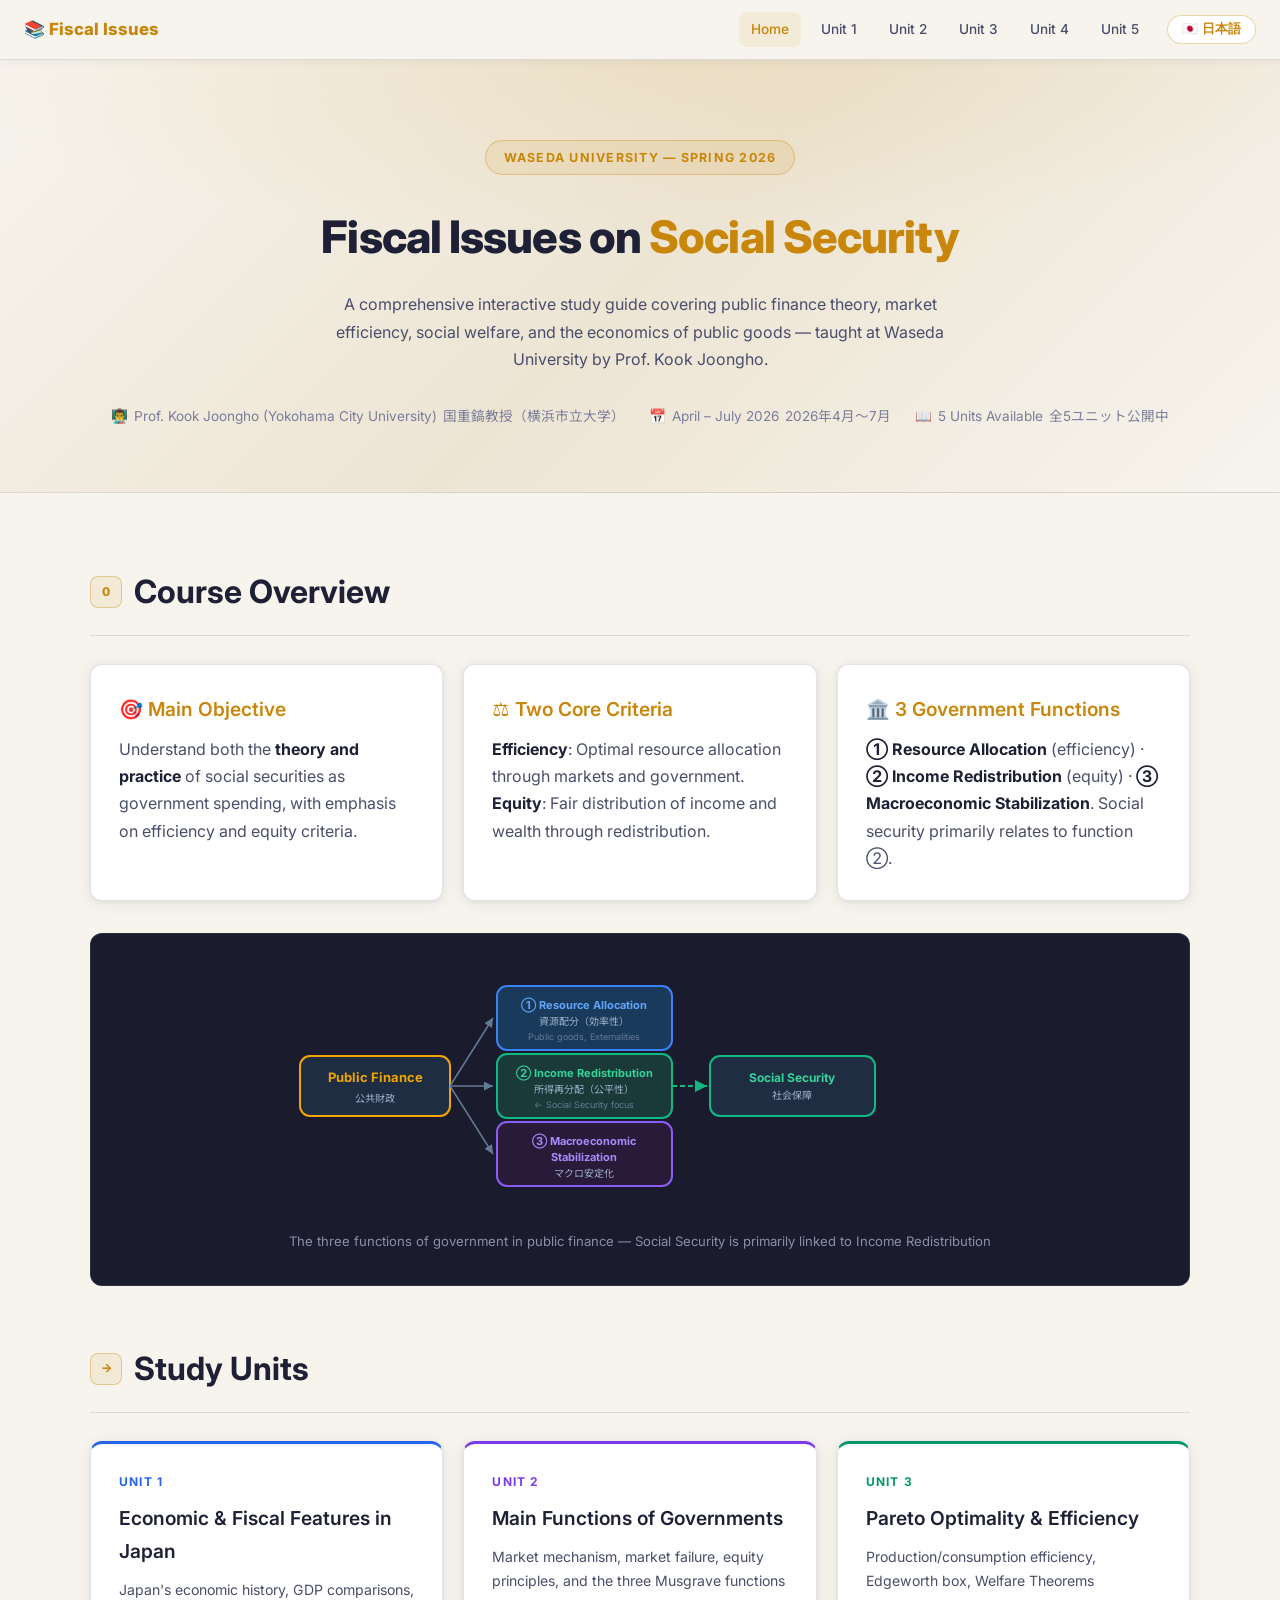
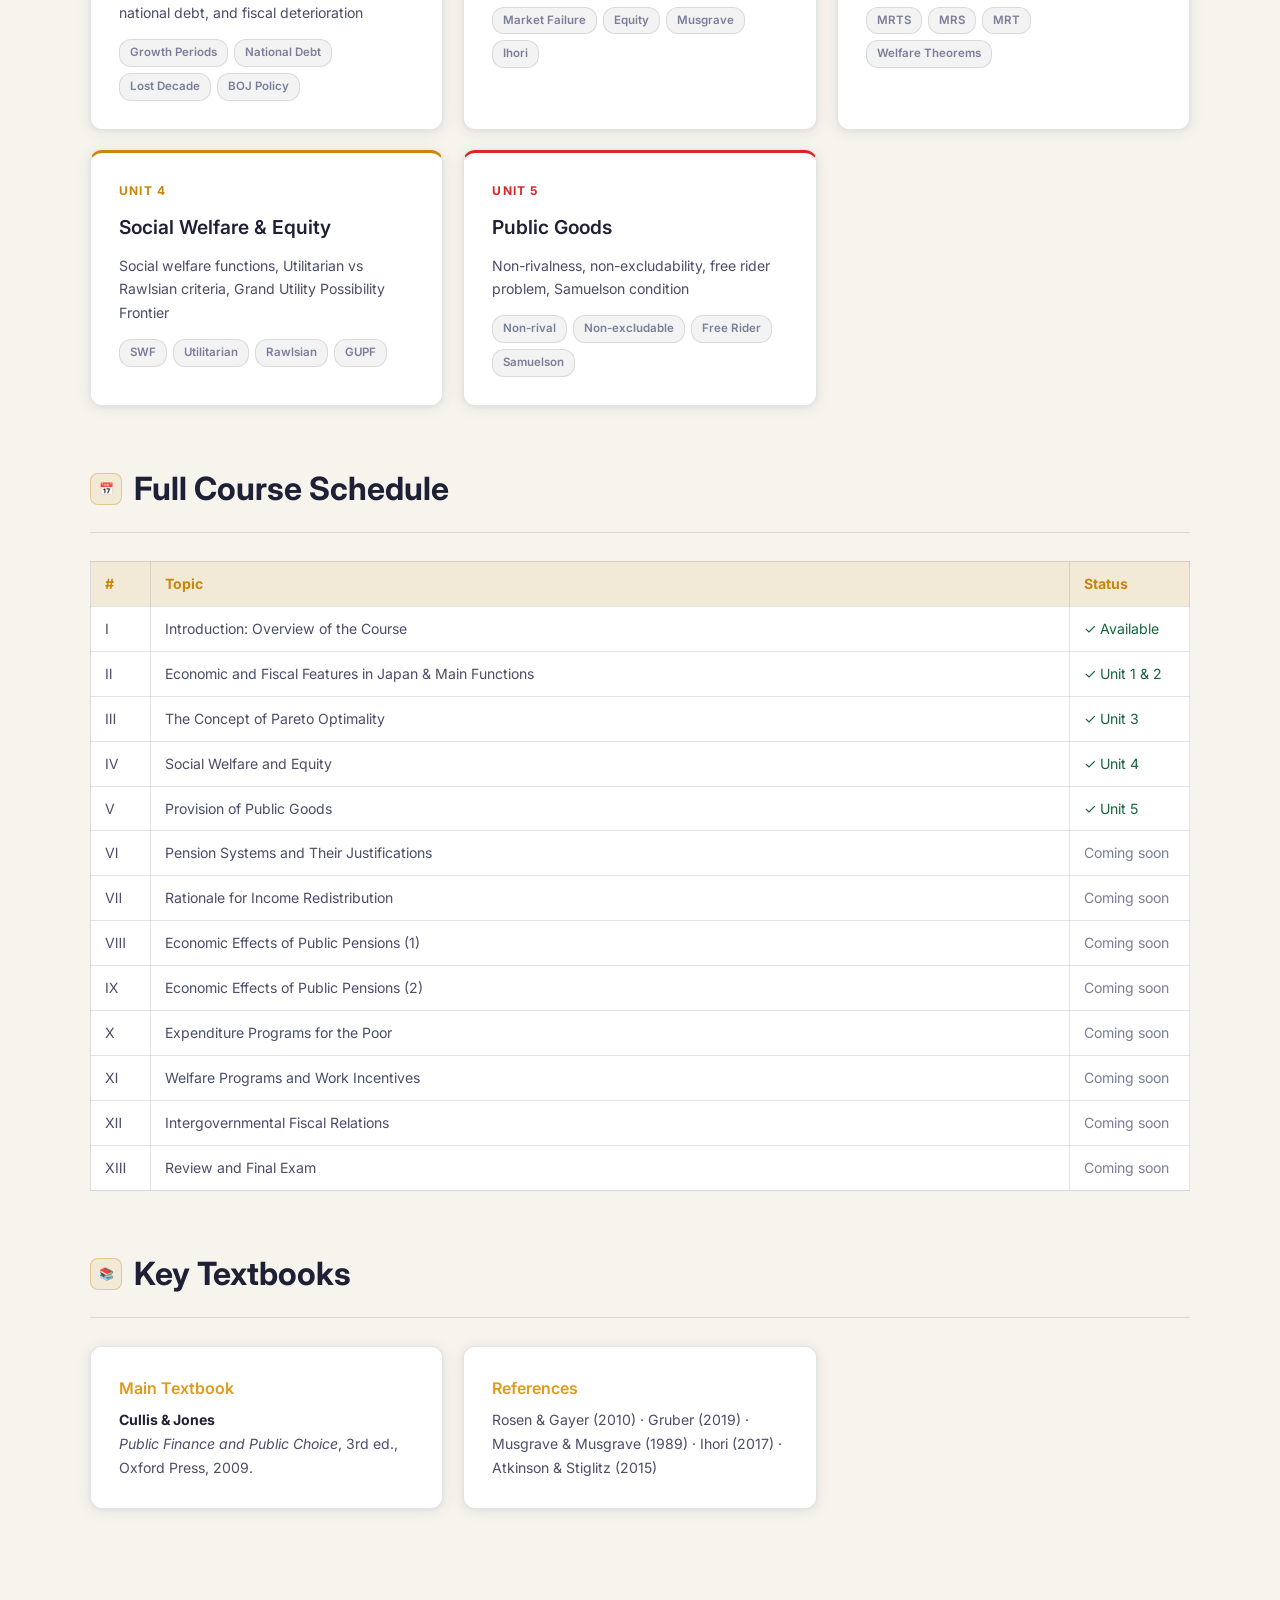
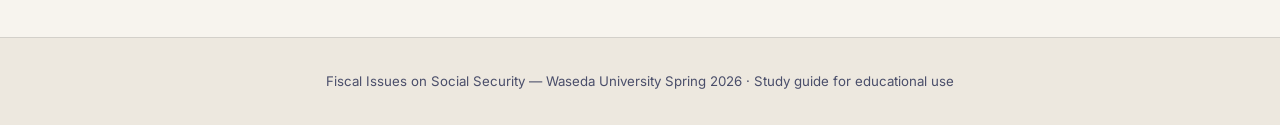
==== index.html @ 7743651e "fix: correct overlapping SVG boxes in 3-functions diagram The three function boxes shared the same y" ====
<!DOCTYPE html>
<html lang="en">
<head>
<meta charset="UTF-8">
<meta name="viewport" content="width=device-width,initial-scale=1">
<title>Fiscal Issues on Social Security — Study Guide</title>
<link rel="stylesheet" href="styles.css">
<link rel="preconnect" href="https://fonts.googleapis.com">
<link href="https://fonts.googleapis.com/css2?family=Inter:wght@400;500;600;700;800&family=Noto+Sans+JP:wght@400;500;700&display=swap" rel="stylesheet">
</head>
<body>

<nav class="topnav">
  <span class="nav-brand">📚 Fiscal Issues</span>
  <a href="index.html" class="active">Home</a>
  <a href="unit1.html">Unit 1</a>
  <a href="unit2.html">Unit 2</a>
  <a href="unit3.html">Unit 3</a>
  <a href="unit4.html">Unit 4</a>
  <a href="unit5.html">Unit 5</a>
  <button class="lang-toggle">🇯🇵 日本語</button>
</nav>

<!-- HERO -->
<section class="hero">
  <div class="hero-badge en">Waseda University — Spring 2026</div>
  <div class="hero-badge jp">早稲田大学 — 2026年春学期</div>
  <h1 class="en">Fiscal Issues on <span>Social Security</span></h1>
  <h1 class="jp">社会保障の<span>財政問題</span></h1>
  <p class="subtitle en">A comprehensive interactive study guide covering public finance theory, market efficiency, social welfare, and the economics of public goods — taught at Waseda University by Prof. Kook Joongho.</p>
  <p class="subtitle jp">公共財政理論、市場効率性、社会厚生、公共財の経済学を網羅した総合的なインタラクティブ学習ガイドです。横浜市立大学・国重鎬教授担当。</p>
  <div class="hero-meta">
    <span>👨‍🏫 <span class="en">Prof. Kook Joongho (Yokohama City University)</span><span class="jp">国重鎬教授（横浜市立大学）</span></span>
    <span>📅 <span class="en">April – July 2026</span><span class="jp">2026年4月〜7月</span></span>
    <span>📖 <span class="en">5 Units Available</span><span class="jp">全5ユニット公開中</span></span>
  </div>
</section>

<!-- COURSE OVERVIEW -->
<main class="container section">

  <!-- Objectives -->
  <div class="concept-section">
    <div class="section-header">
      <div class="section-num">0</div>
      <h2 class="en">Course Overview</h2>
      <h2 class="jp">コース概要</h2>
    </div>

    <div class="card-grid" style="margin-bottom:32px">
      <div class="card">
        <h3 style="color:var(--accent);margin-bottom:10px">🎯 <span class="en">Main Objective</span><span class="jp">主な目的</span></h3>
        <p class="en">Understand both the <strong style="color:var(--text-primary)">theory and practice</strong> of social securities as government spending, with emphasis on efficiency and equity criteria.</p>
        <p class="jp"><strong style="color:var(--text-primary)">理論と実践</strong>の両面から社会保障（政府支出）を理解し、効率性と公平性の基準を重視して学ぶ。</p>
      </div>
      <div class="card">
        <h3 style="color:var(--accent);margin-bottom:10px">⚖️ <span class="en">Two Core Criteria</span><span class="jp">2つの核心基準</span></h3>
        <p class="en"><strong style="color:var(--text-primary)">Efficiency</strong>: Optimal resource allocation through markets and government. <strong style="color:var(--text-primary)">Equity</strong>: Fair distribution of income and wealth through redistribution.</p>
        <p class="jp"><strong style="color:var(--text-primary)">効率性</strong>：市場と政府を通じた資源の最適配分。<strong style="color:var(--text-primary)">公平性</strong>：所得・富の再分配による公正な分配。</p>
      </div>
      <div class="card">
        <h3 style="color:var(--accent);margin-bottom:10px">🏛️ <span class="en">3 Government Functions</span><span class="jp">政府の3機能</span></h3>
        <p class="en"><strong style="color:var(--text-primary)">① Resource Allocation</strong> (efficiency) · <strong style="color:var(--text-primary)">② Income Redistribution</strong> (equity) · <strong style="color:var(--text-primary)">③ Macroeconomic Stabilization</strong>. Social security primarily relates to function ②.</p>
        <p class="jp"><strong style="color:var(--text-primary)">①資源配分</strong>（効率）· <strong style="color:var(--text-primary)">②所得再分配</strong>（公平）· <strong style="color:var(--text-primary)">③マクロ経済安定化</strong>。社会保障は主に②に関連。</p>
      </div>
    </div>

    <!-- 3 Functions Diagram -->
    <div class="diagram-wrap">
      <svg viewBox="0 0 700 240" width="700" height="240" style="max-width:100%">
        <defs>
          <marker id="arr" markerWidth="8" markerHeight="8" refX="6" refY="3" orient="auto">
            <path d="M0,0 L0,6 L6,3 Z" fill="#637a94"/>
          </marker>
          <marker id="arr2" markerWidth="8" markerHeight="8" refX="6" refY="3" orient="auto">
            <path d="M0,0 L0,6 L6,3 Z" fill="#10b981"/>
          </marker>
        </defs>

        <!-- Public Finance box (center y=120) -->
        <rect x="10" y="90" width="150" height="60" rx="10" fill="#1e2d42" stroke="#f0a500" stroke-width="2"/>
        <text x="85" y="116" text-anchor="middle" fill="#f0a500" font-size="13" font-weight="700">Public Finance</text>
        <text x="85" y="136" text-anchor="middle" fill="#9db0c8" font-size="10">公共財政</text>

        <!-- Arrows from PF right edge (x=160, y=120) -->
        <line x1="160" y1="120" x2="203" y2="52" stroke="#637a94" stroke-width="1.5" marker-end="url(#arr)"/>
        <line x1="160" y1="120" x2="203" y2="120" stroke="#637a94" stroke-width="1.5" marker-end="url(#arr)"/>
        <line x1="160" y1="120" x2="203" y2="188" stroke="#637a94" stroke-width="1.5" marker-end="url(#arr)"/>

        <!-- Function 1: y=20–84, center y=52 -->
        <rect x="207" y="20" width="175" height="64" rx="10" fill="#1a3a5c" stroke="#3b82f6" stroke-width="2"/>
        <text x="294" y="43" text-anchor="middle" fill="#60a5fa" font-size="11" font-weight="700">① Resource Allocation</text>
        <text x="294" y="59" text-anchor="middle" fill="#9db0c8" font-size="10">資源配分（効率性）</text>
        <text x="294" y="74" text-anchor="middle" fill="#637a94" font-size="9">Public goods, Externalities</text>

        <!-- Function 2: y=88–152, center y=120 -->
        <rect x="207" y="88" width="175" height="64" rx="10" fill="#1a3a3a" stroke="#10b981" stroke-width="2"/>
        <text x="294" y="111" text-anchor="middle" fill="#34d399" font-size="11" font-weight="700">② Income Redistribution</text>
        <text x="294" y="127" text-anchor="middle" fill="#9db0c8" font-size="10">所得再分配（公平性）</text>
        <text x="294" y="142" text-anchor="middle" fill="#637a94" font-size="9">← Social Security focus</text>

        <!-- Function 3: y=156–220, center y=188 -->
        <rect x="207" y="156" width="175" height="64" rx="10" fill="#2a1a3a" stroke="#8b5cf6" stroke-width="2"/>
        <text x="294" y="179" text-anchor="middle" fill="#a78bfa" font-size="11" font-weight="700">③ Macroeconomic</text>
        <text x="294" y="195" text-anchor="middle" fill="#a78bfa" font-size="11" font-weight="700">Stabilization</text>
        <text x="294" y="211" text-anchor="middle" fill="#9db0c8" font-size="10">マクロ安定化</text>

        <!-- Dashed arrow from Function 2 → Social Security -->
        <line x1="382" y1="120" x2="417" y2="120" stroke="#10b981" stroke-width="2" stroke-dasharray="5,3" marker-end="url(#arr2)"/>

        <!-- Social Security box (center y=120) -->
        <rect x="420" y="90" width="165" height="60" rx="10" fill="#1e2d42" stroke="#10b981" stroke-width="2"/>
        <text x="502" y="116" text-anchor="middle" fill="#34d399" font-size="12" font-weight="700">Social Security</text>
        <text x="502" y="133" text-anchor="middle" fill="#9db0c8" font-size="10">社会保障</text>
      </svg>
      <figcaption class="en">The three functions of government in public finance — Social Security is primarily linked to Income Redistribution</figcaption>
      <figcaption class="jp">公共財政における政府の3機能 — 社会保障は主に「所得再分配」機能に関連</figcaption>
    </div>
  </div>

  <!-- Unit cards -->
  <div class="concept-section">
    <div class="section-header">
      <div class="section-num">→</div>
      <h2 class="en">Study Units</h2>
      <h2 class="jp">学習ユニット</h2>
    </div>

    <div class="card-grid">
      <a href="unit1.html" class="unit-card unit-color-1">
        <div class="unit-num">Unit 1</div>
        <h3 class="en">Economic & Fiscal Features in Japan</h3>
        <h3 class="jp">日本の経済・財政の特徴</h3>
        <p class="en">Japan's economic history, GDP comparisons, national debt, and fiscal deterioration</p>
        <p class="jp">日本の経済史、GDP比較、国債、財政悪化</p>
        <div class="topics">
          <span class="topic-tag">Growth Periods</span>
          <span class="topic-tag">National Debt</span>
          <span class="topic-tag">Lost Decade</span>
          <span class="topic-tag">BOJ Policy</span>
        </div>
      </a>

      <a href="unit2.html" class="unit-card unit-color-2">
        <div class="unit-num">Unit 2</div>
        <h3 class="en">Main Functions of Governments</h3>
        <h3 class="jp">政府の主要機能</h3>
        <p class="en">Market mechanism, market failure, equity principles, and the three Musgrave functions</p>
        <p class="jp">市場メカニズム、市場の失敗、公平原則、マスグレイブの3機能</p>
        <div class="topics">
          <span class="topic-tag">Market Failure</span>
          <span class="topic-tag">Equity</span>
          <span class="topic-tag">Musgrave</span>
          <span class="topic-tag">Ihori</span>
        </div>
      </a>

      <a href="unit3.html" class="unit-card unit-color-3">
        <div class="unit-num">Unit 3</div>
        <h3 class="en">Pareto Optimality & Efficiency</h3>
        <h3 class="jp">パレート最適と効率性</h3>
        <p class="en">Production/consumption efficiency, Edgeworth box, Welfare Theorems</p>
        <p class="jp">生産・消費の効率性、エッジワースボックス、厚生定理</p>
        <div class="topics">
          <span class="topic-tag">MRTS</span>
          <span class="topic-tag">MRS</span>
          <span class="topic-tag">MRT</span>
          <span class="topic-tag">Welfare Theorems</span>
        </div>
      </a>

      <a href="unit4.html" class="unit-card unit-color-4">
        <div class="unit-num">Unit 4</div>
        <h3 class="en">Social Welfare & Equity</h3>
        <h3 class="jp">社会厚生と公平性</h3>
        <p class="en">Social welfare functions, Utilitarian vs Rawlsian criteria, Grand Utility Possibility Frontier</p>
        <p class="jp">社会厚生関数、功利主義 vs ロールズ基準、大効用可能性フロンティア</p>
        <div class="topics">
          <span class="topic-tag">SWF</span>
          <span class="topic-tag">Utilitarian</span>
          <span class="topic-tag">Rawlsian</span>
          <span class="topic-tag">GUPF</span>
        </div>
      </a>

      <a href="unit5.html" class="unit-card unit-color-5">
        <div class="unit-num">Unit 5</div>
        <h3 class="en">Public Goods</h3>
        <h3 class="jp">公共財</h3>
        <p class="en">Non-rivalness, non-excludability, free rider problem, Samuelson condition</p>
        <p class="jp">非競合性、非排除性、フリーライダー問題、サミュエルソン条件</p>
        <div class="topics">
          <span class="topic-tag">Non-rival</span>
          <span class="topic-tag">Non-excludable</span>
          <span class="topic-tag">Free Rider</span>
          <span class="topic-tag">Samuelson</span>
        </div>
      </a>
    </div>
  </div>

  <!-- Course Schedule -->
  <div class="concept-section">
    <div class="section-header">
      <div class="section-num">📅</div>
      <h2 class="en">Full Course Schedule</h2>
      <h2 class="jp">全授業スケジュール</h2>
    </div>
    <table class="styled-table">
      <thead>
        <tr>
          <th style="width:60px">#</th>
          <th class="en">Topic</th>
          <th class="jp">テーマ</th>
          <th style="width:120px" class="en">Status</th>
          <th style="width:120px" class="jp">状況</th>
        </tr>
      </thead>
      <tbody>
        <tr><td>Ⅰ</td><td class="en">Introduction: Overview of the Course</td><td class="jp">イントロダクション：コース概要</td><td><span style="color:var(--success)">✓ <span class="en">Available</span><span class="jp">公開中</span></span></td></tr>
        <tr><td>Ⅱ</td><td class="en">Economic and Fiscal Features in Japan & Main Functions</td><td class="jp">日本の経済・財政の特徴と政府の主要機能</td><td><span style="color:var(--success)">✓ <span class="en">Unit 1 & 2</span><span class="jp">Unit 1 & 2</span></span></td></tr>
        <tr><td>Ⅲ</td><td class="en">The Concept of Pareto Optimality</td><td class="jp">パレート最適の概念</td><td><span style="color:var(--success)">✓ <span class="en">Unit 3</span><span class="jp">Unit 3</span></span></td></tr>
        <tr><td>Ⅳ</td><td class="en">Social Welfare and Equity</td><td class="jp">社会厚生と公平性</td><td><span style="color:var(--success)">✓ <span class="en">Unit 4</span><span class="jp">Unit 4</span></span></td></tr>
        <tr><td>Ⅴ</td><td class="en">Provision of Public Goods</td><td class="jp">公共財の供給</td><td><span style="color:var(--success)">✓ <span class="en">Unit 5</span><span class="jp">Unit 5</span></span></td></tr>
        <tr><td>Ⅵ</td><td class="en">Pension Systems and Their Justifications</td><td class="jp">年金制度とその正当化</td><td><span style="color:var(--text-muted)"><span class="en">Coming soon</span><span class="jp">近日公開</span></span></td></tr>
        <tr><td>Ⅶ</td><td class="en">Rationale for Income Redistribution</td><td class="jp">所得再分配の根拠</td><td><span style="color:var(--text-muted)"><span class="en">Coming soon</span><span class="jp">近日公開</span></span></td></tr>
        <tr><td>Ⅷ</td><td class="en">Economic Effects of Public Pensions (1)</td><td class="jp">公的年金の経済効果（１）</td><td><span style="color:var(--text-muted)"><span class="en">Coming soon</span><span class="jp">近日公開</span></span></td></tr>
        <tr><td>Ⅸ</td><td class="en">Economic Effects of Public Pensions (2)</td><td class="jp">公的年金の経済効果（２）</td><td><span style="color:var(--text-muted)"><span class="en">Coming soon</span><span class="jp">近日公開</span></span></td></tr>
        <tr><td>Ⅹ</td><td class="en">Expenditure Programs for the Poor</td><td class="jp">貧困層向け支出プログラム</td><td><span style="color:var(--text-muted)"><span class="en">Coming soon</span><span class="jp">近日公開</span></span></td></tr>
        <tr><td>Ⅺ</td><td class="en">Welfare Programs and Work Incentives</td><td class="jp">福祉プログラムと就労インセンティブ</td><td><span style="color:var(--text-muted)"><span class="en">Coming soon</span><span class="jp">近日公開</span></span></td></tr>
        <tr><td>Ⅻ</td><td class="en">Intergovernmental Fiscal Relations</td><td class="jp">政府間財政関係</td><td><span style="color:var(--text-muted)"><span class="en">Coming soon</span><span class="jp">近日公開</span></span></td></tr>
        <tr><td>ⅩⅢ</td><td class="en">Review and Final Exam</td><td class="jp">復習・期末試験</td><td><span style="color:var(--text-muted)"><span class="en">Coming soon</span><span class="jp">近日公開</span></span></td></tr>
      </tbody>
    </table>
  </div>

  <!-- Textbooks -->
  <div class="concept-section">
    <div class="section-header">
      <div class="section-num">📚</div>
      <h2 class="en">Key Textbooks</h2>
      <h2 class="jp">主要教科書</h2>
    </div>
    <div class="card-grid">
      <div class="card">
        <h4 style="color:var(--accent-light);margin-bottom:6px" class="en">Main Textbook</h4>
        <h4 style="color:var(--accent-light);margin-bottom:6px" class="jp">メインテキスト</h4>
        <p style="font-size:0.88rem"><strong style="color:var(--text-primary)">Cullis & Jones</strong><br><em>Public Finance and Public Choice</em>, 3rd ed., Oxford Press, 2009.</p>
      </div>
      <div class="card">
        <h4 style="color:var(--accent-light);margin-bottom:6px" class="en">References</h4>
        <h4 style="color:var(--accent-light);margin-bottom:6px" class="jp">参考書</h4>
        <p style="font-size:0.88rem">Rosen & Gayer (2010) · Gruber (2019) · Musgrave & Musgrave (1989) · Ihori (2017) · Atkinson & Stiglitz (2015)</p>
      </div>
    </div>
  </div>

</main>

<footer>
  <p class="en">Fiscal Issues on Social Security — Waseda University Spring 2026 · Study guide for educational use</p>
  <p class="jp">社会保障の財政問題 — 早稲田大学 2026年春学期 · 学習用教材</p>
</footer>

<script src="app.js"></script>
</body>
</html>
---- styles.css ----
:root {
  --bg-primary: #f7f4ee;
  --bg-secondary: #ede8df;
  --bg-card: #ffffff;
  --bg-card-hover: #fdf9f4;
  --accent: #c8860a;
  --accent-light: #e09b1a;
  --accent-subtle: rgba(200,134,10,0.10);
  --text-primary: #1e2035;
  --text-secondary: #4a4e6a;
  --text-muted: #7a7e99;
  --border: rgba(30,32,53,0.12);
  --border-accent: rgba(200,134,10,0.35);
  --success: #16653a;
  --error: #b91c1c;
  --info: #1d4ed8;
  --unit1: #2563eb;
  --unit2: #7c3aed;
  --unit3: #059669;
  --unit4: #c8860a;
  --unit5: #dc2626;
  --radius: 12px;
  --shadow: 0 2px 16px rgba(30,32,53,0.08), 0 1px 4px rgba(30,32,53,0.06);
  --shadow-lg: 0 8px 32px rgba(30,32,53,0.12);
}

* { box-sizing: border-box; margin: 0; padding: 0; }

html { scroll-behavior: smooth; }

body {
  background: var(--bg-primary);
  color: var(--text-primary);
  font-family: 'Inter', 'Noto Sans JP', system-ui, sans-serif;
  font-size: 16px;
  line-height: 1.7;
  min-height: 100vh;
}

/* ── Typography ── */
h1 { font-size: clamp(1.8rem, 4vw, 2.8rem); font-weight: 800; letter-spacing: -0.02em; }
h2 { font-size: clamp(1.4rem, 3vw, 2rem); font-weight: 700; }
h3 { font-size: 1.2rem; font-weight: 600; }
h4 { font-size: 1rem; font-weight: 600; }
p  { color: var(--text-secondary); }

a { color: var(--accent); text-decoration: none; transition: color .2s; }
a:hover { color: var(--accent-light); }

/* ── Layout ── */
.container { max-width: 1100px; margin: 0 auto; padding: 0 24px; }
.section { padding: 72px 0; }
.section + .section { padding-top: 0; }

/* ── Nav ── */
nav.topnav {
  position: sticky; top: 0; z-index: 100;
  background: rgba(247,244,238,0.95);
  backdrop-filter: blur(12px);
  border-bottom: 1px solid var(--border);
  padding: 0 24px;
  display: flex; align-items: center; gap: 8px;
  height: 60px;
  box-shadow: 0 1px 8px rgba(30,32,53,0.06);
}
nav.topnav .nav-brand {
  font-weight: 800; font-size: 1.05rem;
  color: var(--accent);
  margin-right: auto;
  white-space: nowrap;
}
nav.topnav a {
  color: var(--text-secondary);
  font-size: 0.85rem; font-weight: 500;
  padding: 6px 12px; border-radius: 8px;
  transition: background .2s, color .2s;
  white-space: nowrap;
}
nav.topnav a:hover,
nav.topnav a.active { background: var(--accent-subtle); color: var(--accent); }

.lang-toggle {
  background: var(--bg-card);
  border: 1px solid var(--border-accent);
  color: var(--accent);
  font-size: 0.8rem; font-weight: 700;
  padding: 5px 14px; border-radius: 20px;
  cursor: pointer; transition: all .2s;
  white-space: nowrap;
  margin-left: 8px;
}
.lang-toggle:hover { background: var(--accent); color: #fff; }

/* ── Hero ── */
.hero {
  background: linear-gradient(135deg, #f7f4ee 0%, #ede5d4 50%, #f7f4ee 100%);
  border-bottom: 1px solid var(--border);
  padding: 80px 24px 64px;
  text-align: center;
  position: relative; overflow: hidden;
}
.hero::before {
  content: '';
  position: absolute; inset: 0;
  background: radial-gradient(ellipse 80% 60% at 50% 0%, rgba(200,134,10,0.10) 0%, transparent 70%);
  pointer-events: none;
}
.hero-badge {
  display: inline-block;
  background: var(--accent-subtle);
  border: 1px solid var(--border-accent);
  color: var(--accent);
  font-size: 0.78rem; font-weight: 700;
  letter-spacing: 0.1em; text-transform: uppercase;
  padding: 6px 18px; border-radius: 20px;
  margin-bottom: 24px;
}
.hero h1 { margin-bottom: 16px; }
.hero h1 span { color: var(--accent); }
.hero .subtitle { color: var(--text-secondary); max-width: 640px; margin: 0 auto 32px; }
.hero-meta {
  display: flex; flex-wrap: wrap; justify-content: center; gap: 24px;
  font-size: 0.85rem; color: var(--text-muted);
}
.hero-meta span { display: flex; align-items: center; gap: 6px; }

/* ── Unit color bands ── */
.unit-color-1 { --unit-color: var(--unit1); }
.unit-color-2 { --unit-color: var(--unit2); }
.unit-color-3 { --unit-color: var(--unit3); }
.unit-color-4 { --unit-color: var(--unit4); }
.unit-color-5 { --unit-color: var(--unit5); }

.unit-hero {
  padding: 56px 24px 48px;
  background: linear-gradient(135deg, #f7f4ee 0%, #ede8df 100%);
  border-bottom: 3px solid var(--unit-color, var(--accent));
  position: relative; overflow: hidden;
}
.unit-hero::before {
  content: '';
  position: absolute; inset: 0;
  background: radial-gradient(ellipse 60% 80% at 0% 50%, rgba(200,134,10,0.06) 0%, transparent 70%);
}
.unit-badge {
  display: inline-block;
  background: rgba(30,32,53,0.06);
  border: 1px solid rgba(30,32,53,0.14);
  color: var(--unit-color, var(--accent));
  font-size: 0.75rem; font-weight: 700;
  letter-spacing: 0.12em; text-transform: uppercase;
  padding: 5px 16px; border-radius: 20px; margin-bottom: 16px;
}

/* ── Cards ── */
.card {
  background: var(--bg-card);
  border: 1px solid var(--border);
  border-radius: var(--radius);
  padding: 28px;
  box-shadow: var(--shadow);
  transition: border-color .25s, box-shadow .25s, transform .2s;
}
.card:hover { border-color: var(--border-accent); box-shadow: var(--shadow-lg); transform: translateY(-2px); }

.card-grid {
  display: grid;
  grid-template-columns: repeat(auto-fill, minmax(280px, 1fr));
  gap: 20px;
}

.unit-card {
  background: var(--bg-card);
  border: 1px solid var(--border);
  border-radius: var(--radius);
  padding: 28px;
  display: block; color: inherit;
  text-decoration: none;
  box-shadow: var(--shadow);
  transition: all .25s;
  border-top: 3px solid var(--unit-color, var(--accent));
}
.unit-card:hover {
  border-color: var(--unit-color, var(--accent));
  box-shadow: var(--shadow-lg);
  transform: translateY(-3px);
  color: inherit;
}
.unit-card .unit-num {
  font-size: 0.75rem; font-weight: 700; letter-spacing: 0.1em;
  color: var(--unit-color, var(--accent));
  text-transform: uppercase; margin-bottom: 10px;
}
.unit-card h3 { color: var(--text-primary); margin-bottom: 10px; }
.unit-card p { font-size: 0.88rem; }
.unit-card .topics { margin-top: 14px; display: flex; flex-wrap: wrap; gap: 6px; }
.unit-card .topic-tag {
  font-size: 0.72rem; font-weight: 600;
  background: rgba(30,32,53,0.05);
  border: 1px solid var(--border);
  color: var(--text-muted);
  padding: 3px 10px; border-radius: 12px;
}

/* ── Concept sections ── */
.concept-section { margin-bottom: 56px; }
.section-header {
  display: flex; align-items: center; gap: 12px;
  margin-bottom: 28px; padding-bottom: 16px;
  border-bottom: 1px solid var(--border);
}
.section-num {
  background: var(--accent-subtle);
  border: 1px solid var(--border-accent);
  color: var(--accent);
  font-size: 0.75rem; font-weight: 800;
  width: 32px; height: 32px;
  border-radius: 8px;
  display: flex; align-items: center; justify-content: center;
  flex-shrink: 0;
}

/* ── Key concept cards ── */
.key-concept {
  background: var(--bg-card);
  border: 1px solid var(--border);
  border-left: 4px solid var(--accent);
  border-radius: 0 var(--radius) var(--radius) 0;
  padding: 20px 24px;
  margin-bottom: 16px;
  box-shadow: var(--shadow);
}
.key-concept h4 { color: var(--accent); margin-bottom: 8px; }

.concept-grid { display: grid; grid-template-columns: 1fr 1fr; gap: 16px; }
@media(max-width:640px) { .concept-grid { grid-template-columns: 1fr; } }

/* ── Diagram containers (dark island — preserves SVG colors) ── */
.diagram-wrap {
  background: #1a1c2e;
  border: 1px solid rgba(255,255,255,0.08);
  border-radius: var(--radius);
  padding: 32px;
  text-align: center;
  margin: 24px 0;
}
.diagram-wrap figcaption {
  font-size: 0.82rem; color: #8a8fa8;
  margin-top: 16px; text-align: center;
}
.diagram-wrap svg { max-width: 100%; }

/* ── Table ── */
.styled-table {
  width: 100%; border-collapse: collapse;
  font-size: 0.88rem; margin: 20px 0;
}
.styled-table th, .styled-table td {
  border: 1px solid var(--border);
  padding: 10px 14px; text-align: left;
}
.styled-table th {
  background: var(--accent-subtle);
  color: var(--accent); font-weight: 700;
}
.styled-table td { background: var(--bg-card); color: var(--text-secondary); }
.styled-table tr:hover td { background: #fdf6ec; }

/* ── Summary box ── */
.summary-box {
  background: linear-gradient(135deg, rgba(200,134,10,0.07), rgba(200,134,10,0.03));
  border: 1px solid var(--border-accent);
  border-radius: var(--radius);
  padding: 28px 32px;
  margin: 32px 0;
}
.summary-box h3 { color: var(--accent); margin-bottom: 16px; }
.summary-box ul { padding-left: 20px; }
.summary-box li { color: var(--text-secondary); margin-bottom: 8px; }
.summary-box li strong { color: var(--text-primary); }

/* ── Math box ── */
.math-box {
  background: #eef3fb;
  border: 1px solid #b5c9ef;
  border-radius: var(--radius);
  padding: 20px 24px;
  margin: 20px 0;
  font-family: 'Courier New', monospace;
  font-size: 0.92rem;
  color: var(--info);
}
.math-box .label {
  font-size: 0.72rem; font-weight: 700; letter-spacing: 0.1em;
  color: var(--text-muted); text-transform: uppercase;
  margin-bottom: 8px; font-family: inherit;
}

/* ── Info/Warning/Note blocks ── */
.callout {
  display: flex; gap: 14px;
  padding: 16px 20px;
  border-radius: var(--radius);
  margin: 20px 0;
  font-size: 0.9rem;
}
.callout-icon { font-size: 1.2rem; flex-shrink: 0; margin-top: 2px; }
.callout-info { background: rgba(29,78,216,0.06); border: 1px solid rgba(29,78,216,0.20); }
.callout-warn { background: rgba(200,134,10,0.08); border: 1px solid rgba(200,134,10,0.25); }
.callout-tip  { background: rgba(5,150,105,0.07); border: 1px solid rgba(5,150,105,0.22); }

/* ── Payoff Matrix ── */
.matrix-wrap { overflow-x: auto; }
.matrix-table { border-collapse: collapse; margin: 0 auto; font-size: 0.88rem; }
.matrix-table th, .matrix-table td {
  border: 2px solid var(--border); padding: 14px 20px; text-align: center; min-width: 120px;
}
.matrix-table th { background: var(--accent-subtle); color: var(--accent); }
.matrix-table .corner { background: var(--bg-primary); border: none; }
.matrix-table .highlight { color: var(--success); font-weight: 700; }
.matrix-table .lowlight  { color: var(--error); }

/* ── Timeline ── */
.timeline { position: relative; padding-left: 36px; }
.timeline::before {
  content: '';
  position: absolute; left: 14px; top: 0; bottom: 0;
  width: 2px; background: var(--border);
}
.timeline-item { position: relative; margin-bottom: 28px; }
.timeline-item::before {
  content: '';
  position: absolute; left: -28px; top: 6px;
  width: 12px; height: 12px; border-radius: 50%;
  background: var(--accent);
  border: 2px solid var(--bg-primary);
}
.timeline-item h4 { color: var(--accent); }

/* ── Quiz section ── */
.quiz-section {
  background: #f0ece3;
  border: 1px solid var(--border);
  border-radius: var(--radius);
  padding: 36px;
  margin: 48px 0;
}
.quiz-header {
  display: flex; align-items: center; justify-content: space-between;
  margin-bottom: 28px; padding-bottom: 16px;
  border-bottom: 1px solid var(--border);
}
.quiz-header h2 { color: var(--accent); }
.quiz-score {
  font-size: 0.85rem; color: var(--text-secondary);
  background: var(--bg-card); border: 1px solid var(--border);
  padding: 6px 16px; border-radius: 20px;
}

.question-block { margin-bottom: 32px; }
.question-block h4 {
  color: var(--text-primary); margin-bottom: 16px;
  font-size: 0.97rem; line-height: 1.6;
}
.question-block .q-num {
  display: inline-block;
  background: var(--accent-subtle);
  color: var(--accent); font-size: 0.72rem; font-weight: 800;
  padding: 2px 8px; border-radius: 6px; margin-right: 8px;
}

.options { display: flex; flex-direction: column; gap: 10px; }
.option {
  background: var(--bg-card);
  border: 2px solid var(--border);
  border-radius: 10px; padding: 13px 18px;
  cursor: pointer; transition: all .2s;
  display: flex; align-items: flex-start; gap: 12px;
  font-size: 0.9rem; color: var(--text-secondary);
  text-align: left;
  box-shadow: 0 1px 4px rgba(30,32,53,0.06);
}
.option:hover:not(.answered) {
  border-color: var(--accent);
  background: rgba(200,134,10,0.06);
  color: var(--text-primary);
}
.option.selected-correct {
  border-color: var(--success);
  background: rgba(22,101,58,0.07);
  color: var(--success);
}
.option.selected-wrong {
  border-color: var(--error);
  background: rgba(185,28,28,0.07);
  color: var(--error);
}
.option.show-correct {
  border-color: var(--success);
  background: rgba(22,101,58,0.05);
  color: var(--success);
}
.option-marker {
  width: 22px; height: 22px; flex-shrink: 0;
  border: 2px solid currentColor; border-radius: 50%;
  display: flex; align-items: center; justify-content: center;
  font-size: 0.7rem; font-weight: 800;
  margin-top: 1px;
}

.explanation {
  margin-top: 14px;
  background: rgba(29,78,216,0.06);
  border: 1px solid rgba(29,78,216,0.18);
  border-radius: 8px; padding: 14px 18px;
  font-size: 0.87rem; color: var(--text-secondary);
  display: none;
}
.explanation.visible { display: block; }
.explanation strong { color: var(--info); }

.quiz-submit {
  background: var(--accent);
  color: #fff;
  border: none; border-radius: 10px;
  padding: 13px 32px; font-size: 0.92rem; font-weight: 700;
  cursor: pointer; transition: all .2s;
  margin-top: 8px;
}
.quiz-submit:hover:not(:disabled) { background: var(--accent-light); transform: translateY(-1px); }
.quiz-submit:disabled { opacity: 0.4; cursor: default; }

.quiz-result {
  margin-top: 24px; padding: 20px;
  border-radius: var(--radius);
  text-align: center; display: none;
}
.quiz-result.visible { display: block; }
.quiz-result.pass { background: rgba(22,101,58,0.08); border: 1px solid rgba(22,101,58,0.25); }
.quiz-result.fail { background: rgba(185,28,28,0.06); border: 1px solid rgba(185,28,28,0.18); }
.quiz-result h3 { font-size: 1.4rem; margin-bottom: 8px; }
.quiz-result.pass h3 { color: var(--success); }
.quiz-result.fail h3 { color: var(--error); }
.quiz-reset {
  background: transparent; border: 1px solid var(--border);
  color: var(--text-secondary); font-size: 0.85rem;
  padding: 8px 20px; border-radius: 8px;
  cursor: pointer; margin-top: 14px; transition: all .2s;
}
.quiz-reset:hover { border-color: var(--accent); color: var(--accent); }

/* ── Progress bar ── */
.progress-bar {
  width: 100%; height: 4px;
  background: var(--border);
  border-radius: 2px; overflow: hidden;
  margin-bottom: 4px;
}
.progress-fill {
  height: 100%; background: var(--accent);
  border-radius: 2px; transition: width .4s ease;
}

/* ── Footer ── */
footer {
  background: var(--bg-secondary);
  border-top: 1px solid var(--border);
  padding: 32px 24px;
  text-align: center;
  font-size: 0.83rem; color: var(--text-muted);
}

/* ── Breadcrumb ── */
.breadcrumb {
  font-size: 0.8rem; color: var(--text-muted);
  margin-bottom: 16px;
  display: flex; align-items: center; gap: 8px; flex-wrap: wrap;
}
.breadcrumb a { color: var(--text-muted); }
.breadcrumb a:hover { color: var(--accent); }
.breadcrumb .sep { color: var(--text-muted); opacity: 0.4; }

/* ── Japanese text ── */
.jp { display: none; }
body.lang-jp .jp { display: block; }
body.lang-jp .en { display: none; }
.inline-jp { display: none; }
body.lang-jp .inline-jp { display: inline; }
body.lang-jp .inline-en { display: none; }
.inline-en { display: inline; }

/* ── Responsive ── */
@media(max-width:768px) {
  nav.topnav { gap: 4px; flex-wrap: wrap; height: auto; padding: 10px 16px; }
  nav.topnav a { font-size: 0.78rem; padding: 5px 8px; }
  .hero { padding: 56px 16px 48px; }
  .section { padding: 48px 0; }
  .card-grid { grid-template-columns: 1fr; }
  .quiz-section { padding: 24px 20px; }
  .diagram-wrap { padding: 20px 12px; }
}
@media(max-width:480px) {
  nav.topnav .nav-brand { font-size: 0.9rem; }
}
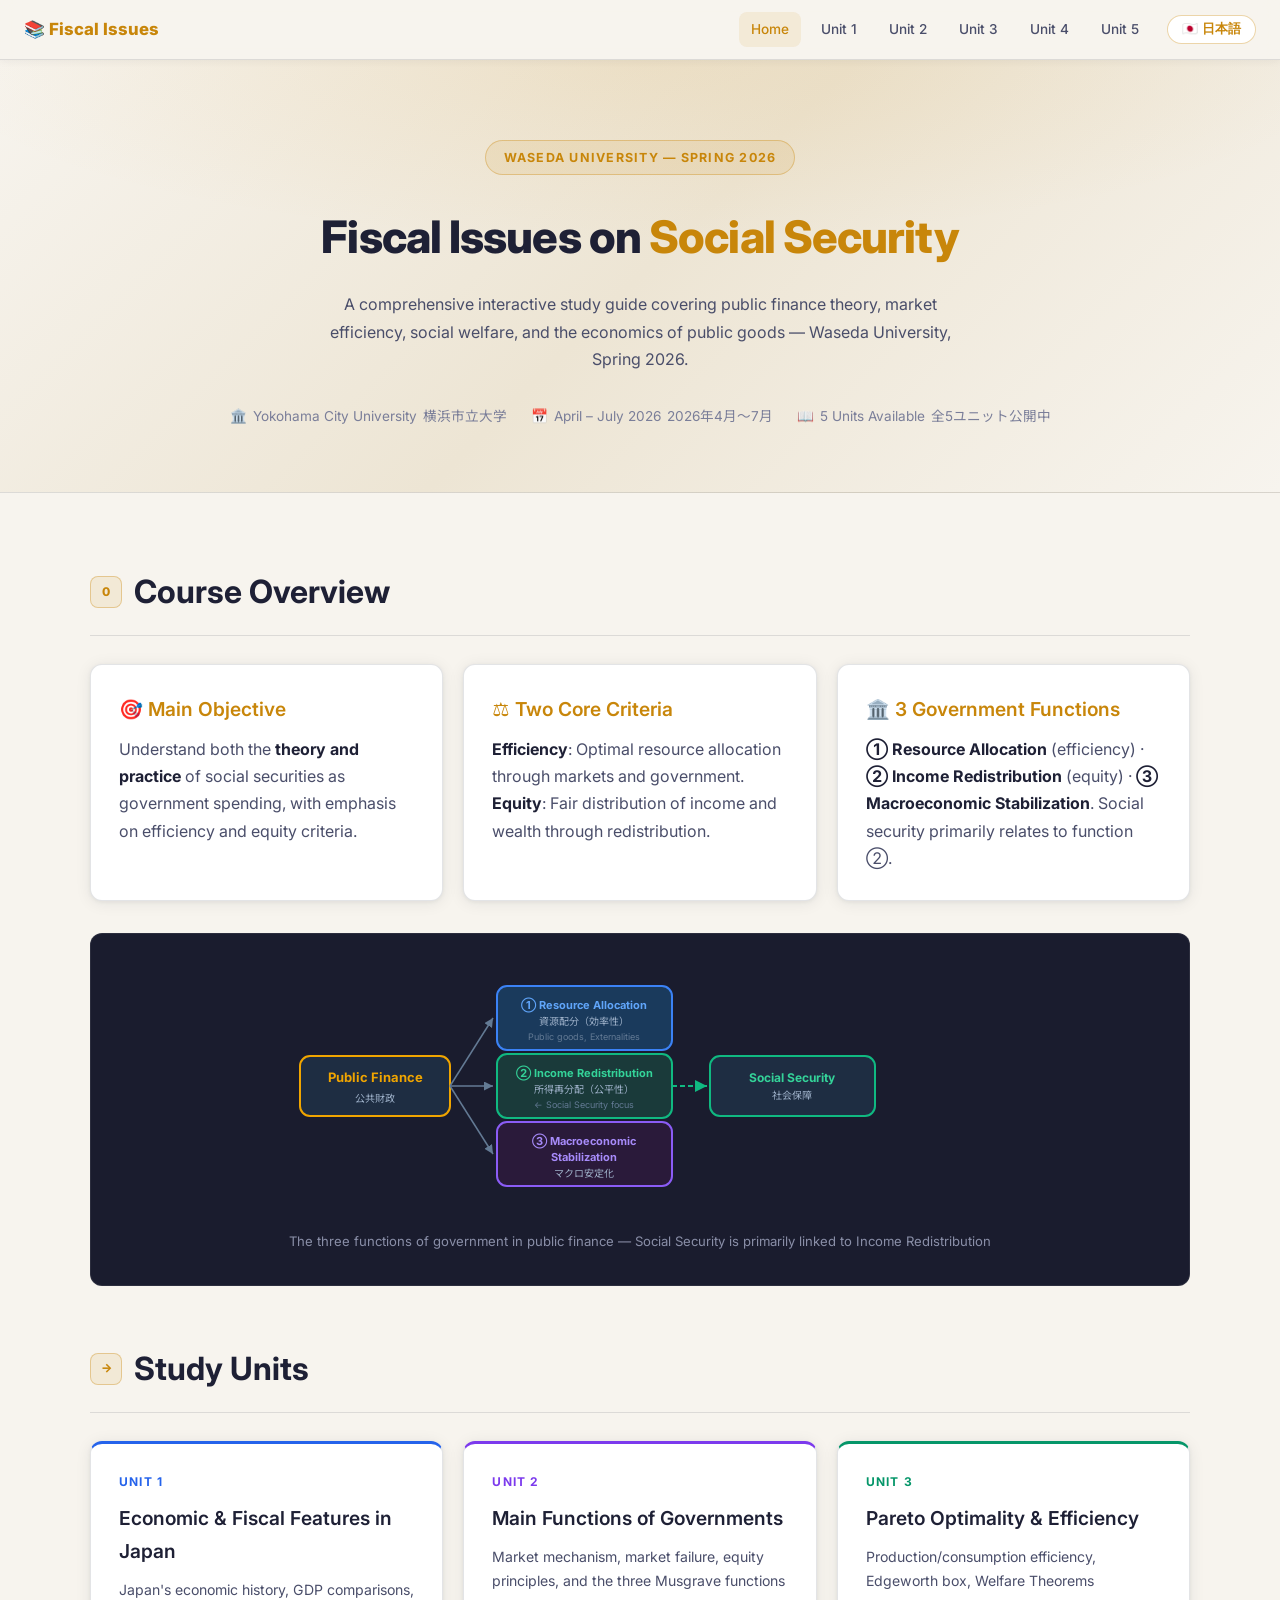
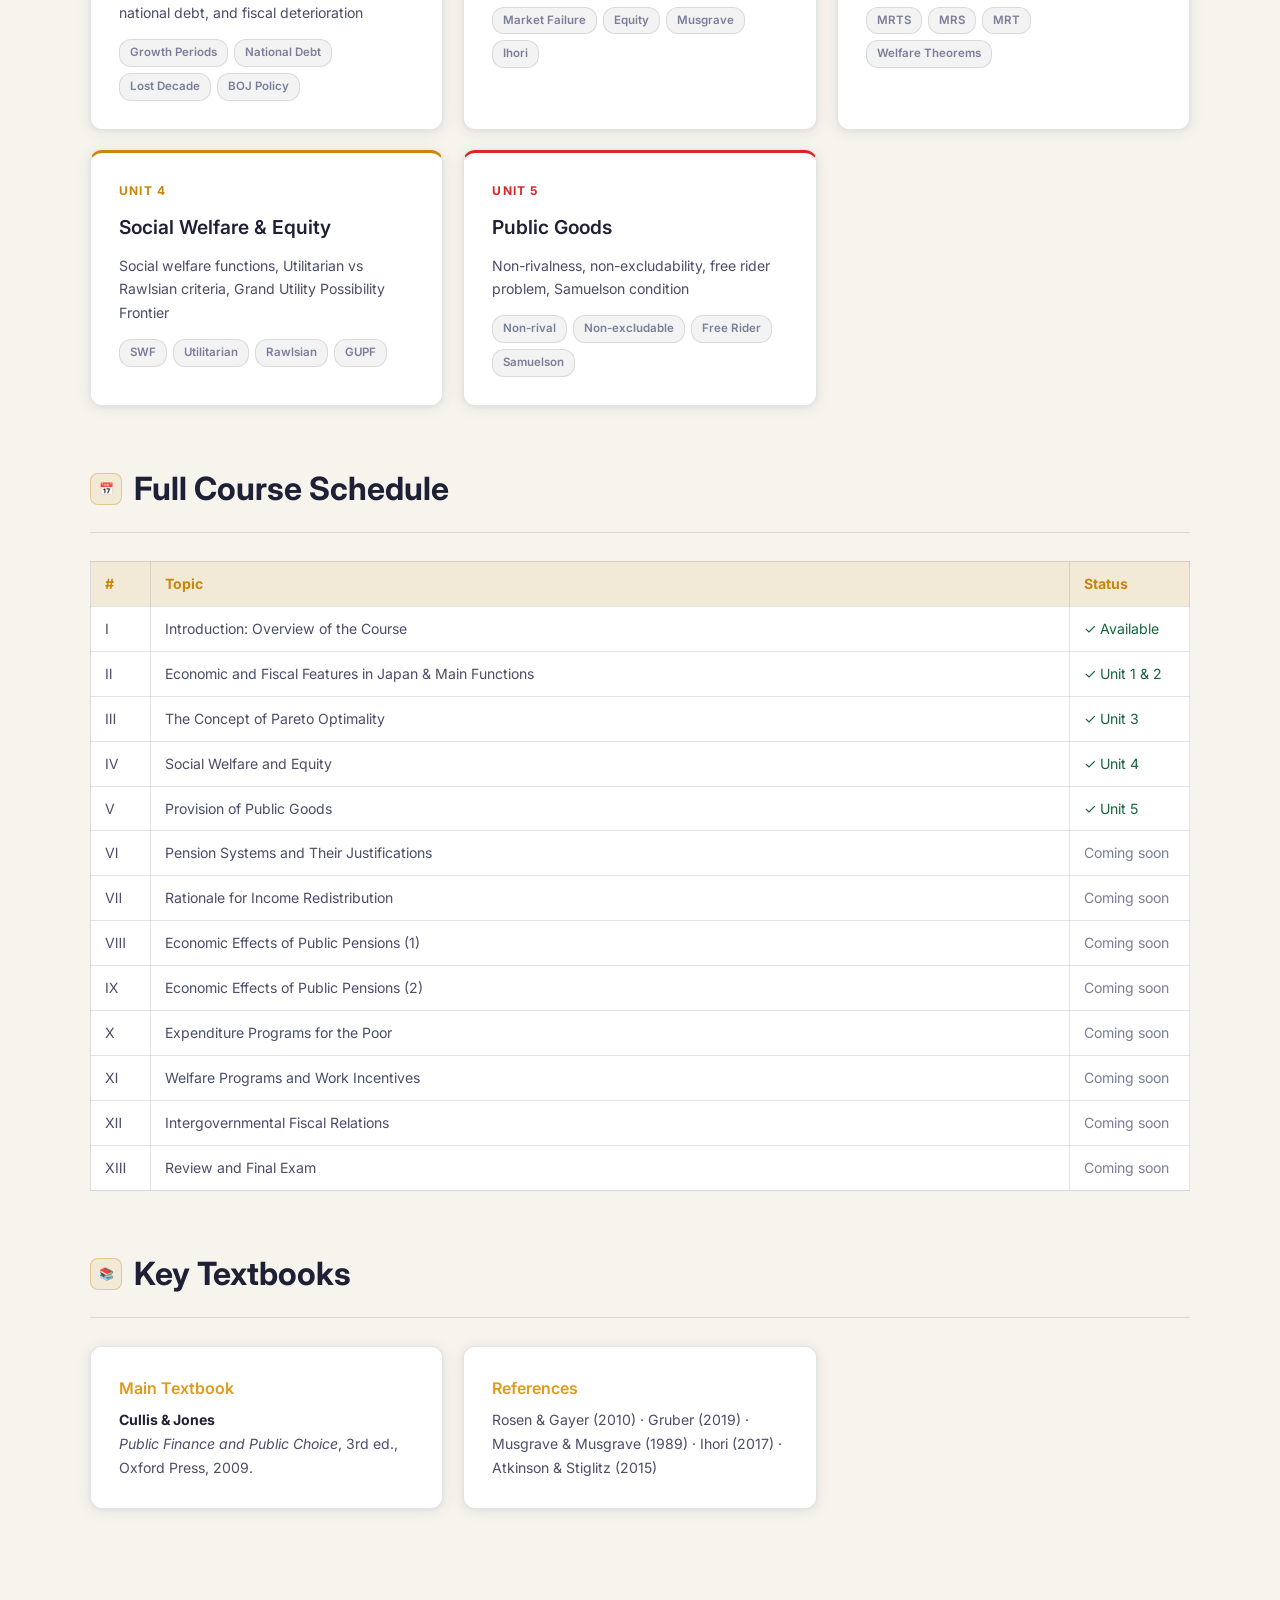
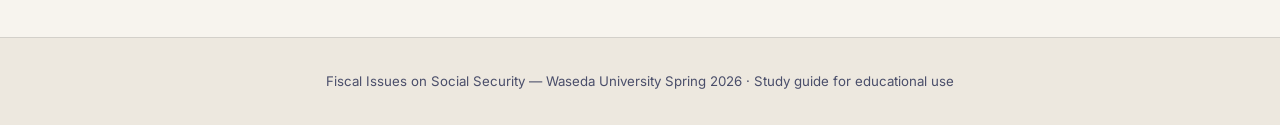
==== commit c2800868: "privacy: remove professor's name from public pages Replace name references with institution name onl" ====
--- a/index.html
+++ b/index.html
@@ -27,10 +27,10 @@
   <div class="hero-badge jp">早稲田大学 — 2026年春学期</div>
   <h1 class="en">Fiscal Issues on <span>Social Security</span></h1>
   <h1 class="jp">社会保障の<span>財政問題</span></h1>
-  <p class="subtitle en">A comprehensive interactive study guide covering public finance theory, market efficiency, social welfare, and the economics of public goods — taught at Waseda University by Prof. Kook Joongho.</p>
-  <p class="subtitle jp">公共財政理論、市場効率性、社会厚生、公共財の経済学を網羅した総合的なインタラクティブ学習ガイドです。横浜市立大学・国重鎬教授担当。</p>
+  <p class="subtitle en">A comprehensive interactive study guide covering public finance theory, market efficiency, social welfare, and the economics of public goods — Waseda University, Spring 2026.</p>
+  <p class="subtitle jp">公共財政理論、市場効率性、社会厚生、公共財の経済学を網羅した総合的なインタラクティブ学習ガイドです。早稲田大学 2026年春学期。</p>
   <div class="hero-meta">
-    <span>👨‍🏫 <span class="en">Prof. Kook Joongho (Yokohama City University)</span><span class="jp">国重鎬教授（横浜市立大学）</span></span>
+    <span>🏛️ <span class="en">Yokohama City University</span><span class="jp">横浜市立大学</span></span>
     <span>📅 <span class="en">April – July 2026</span><span class="jp">2026年4月〜7月</span></span>
     <span>📖 <span class="en">5 Units Available</span><span class="jp">全5ユニット公開中</span></span>
   </div>
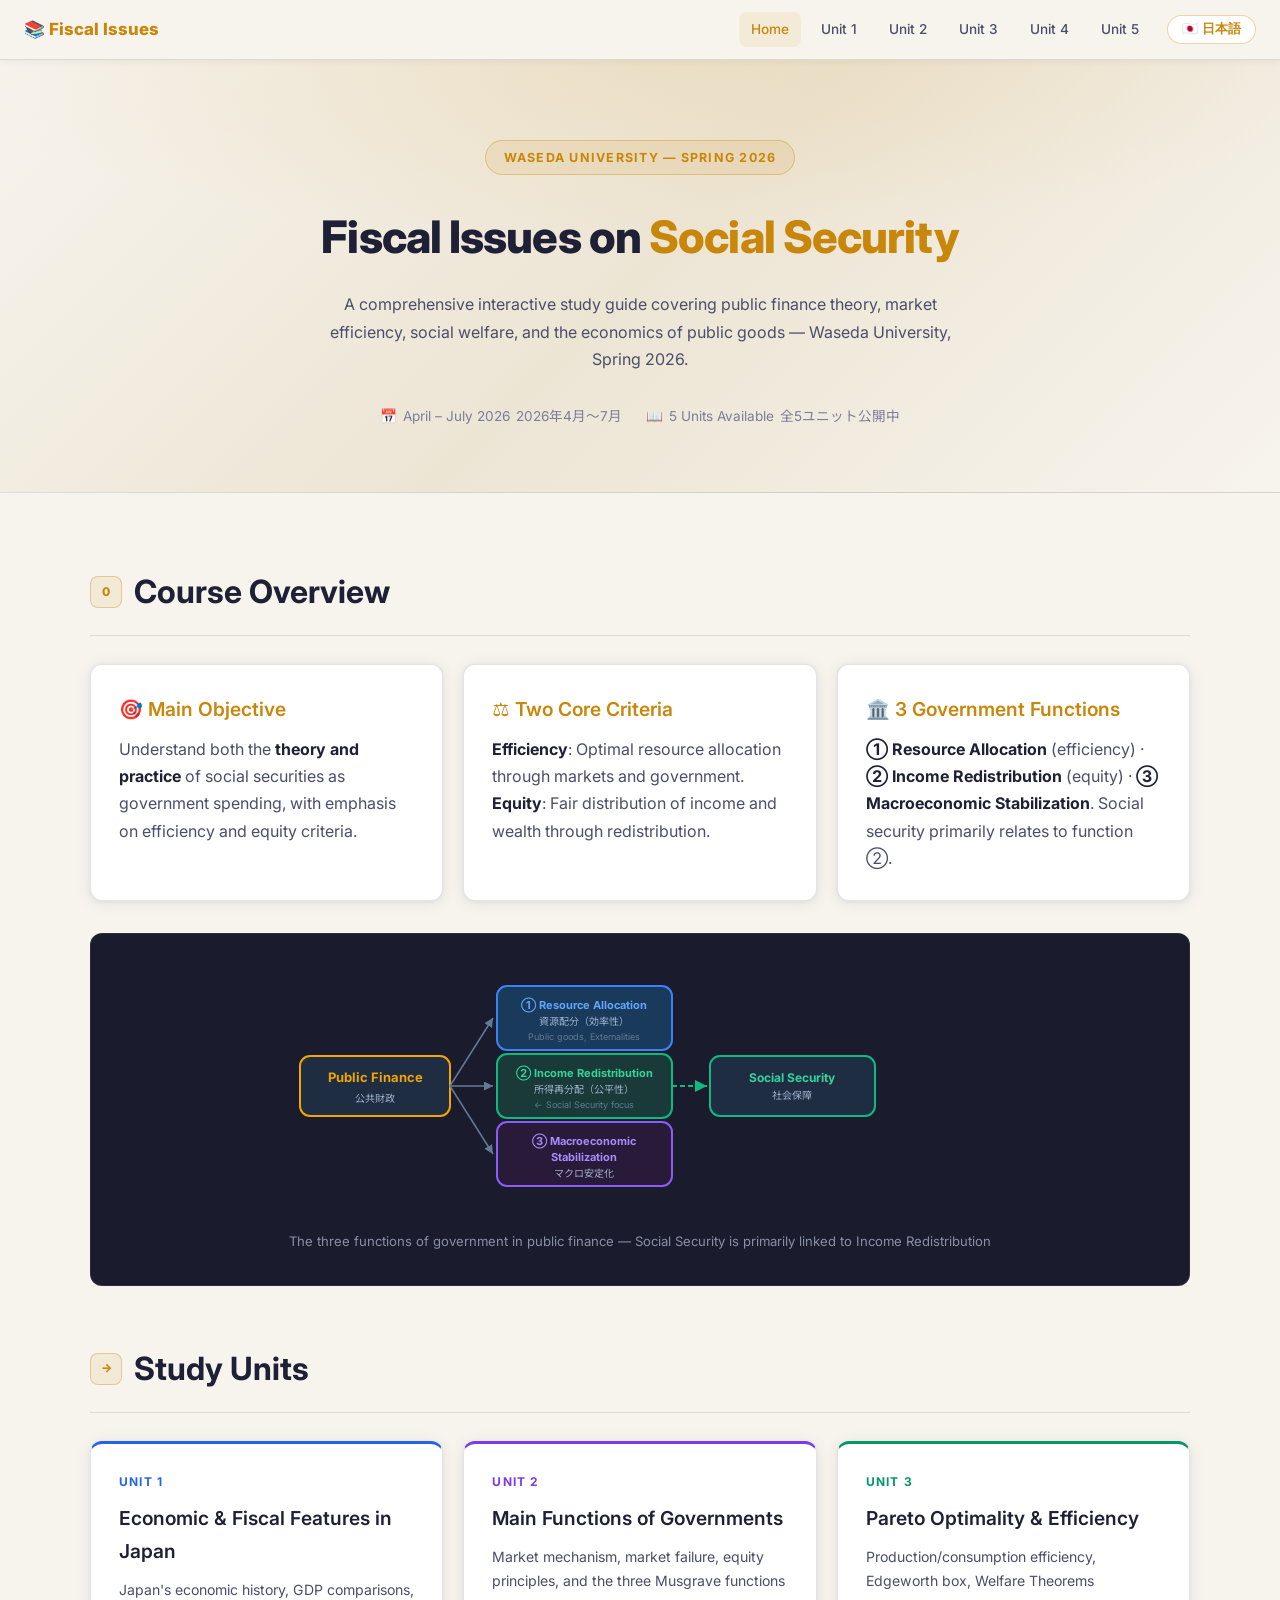
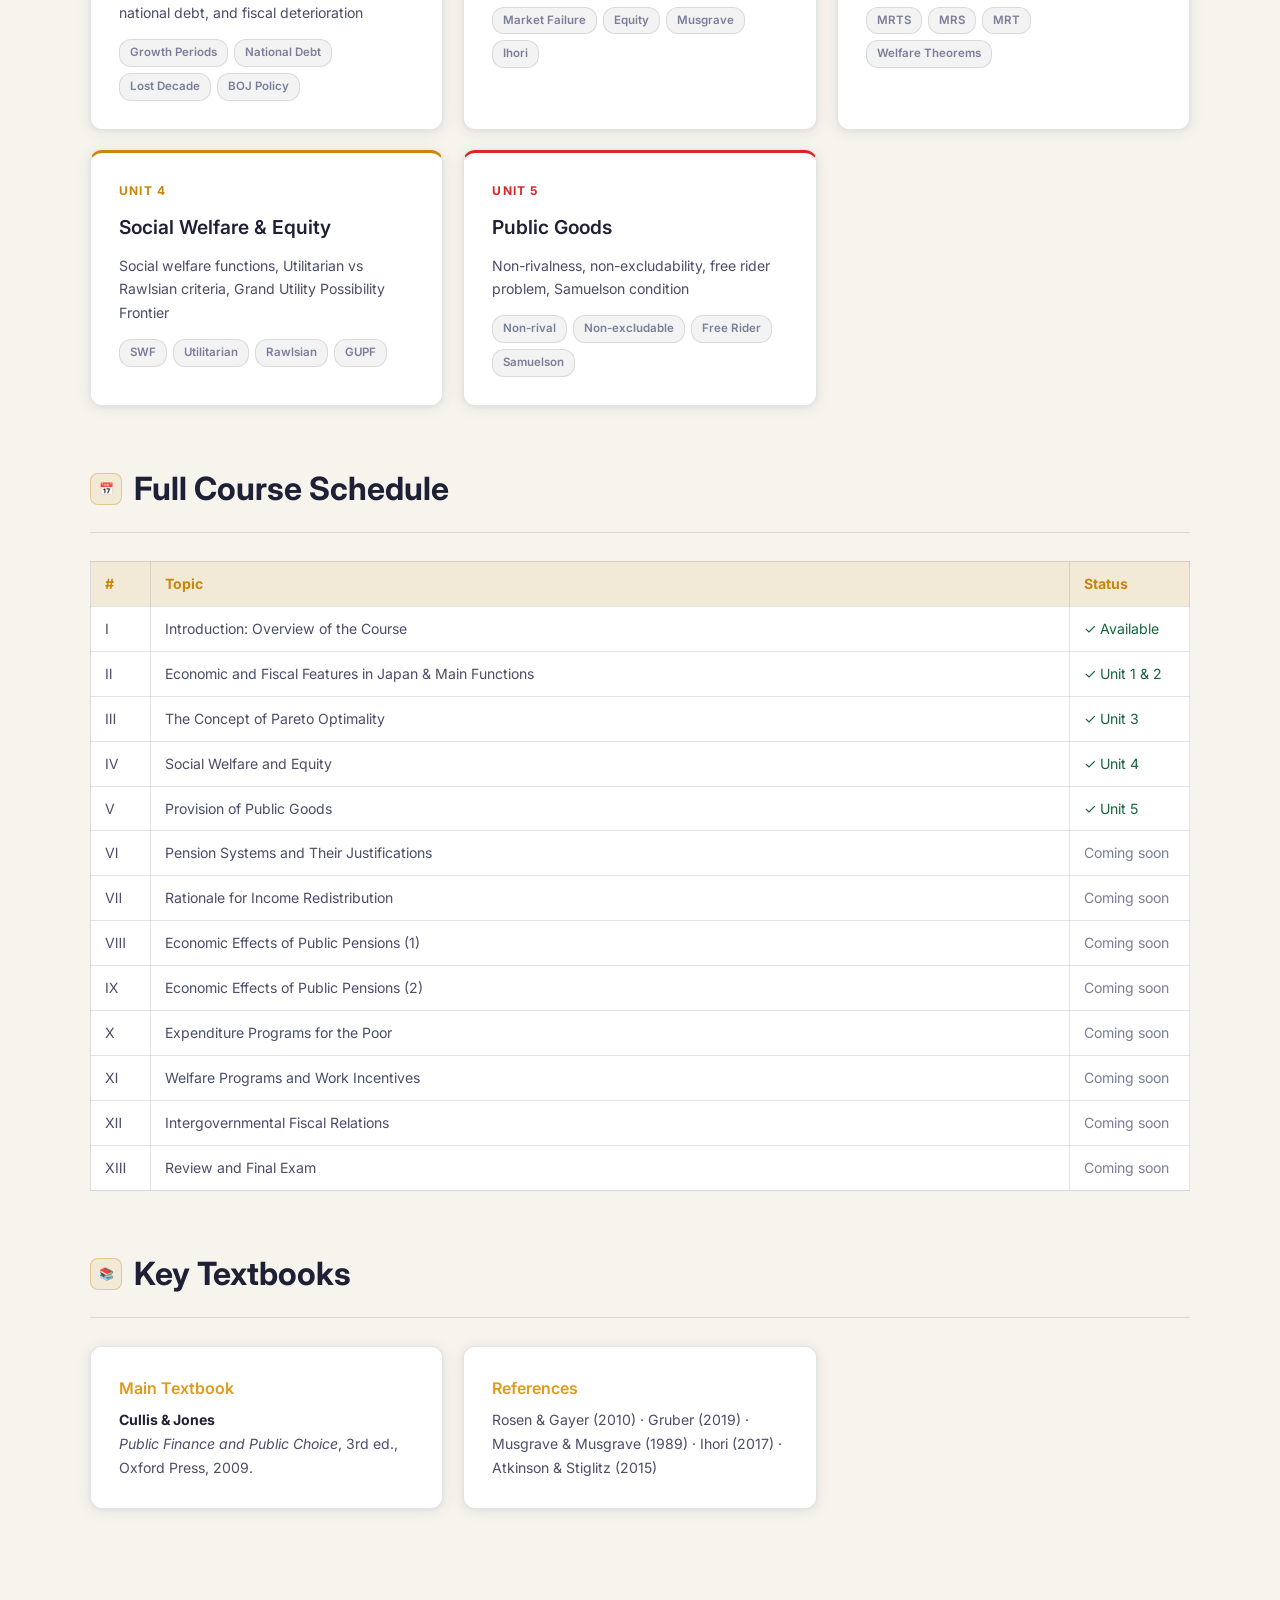
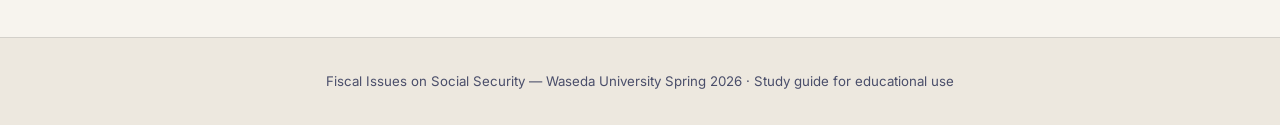
==== commit d1366d7b: "privacy: remove professor's affiliated university from hero Co-Authored-By: Claude Sonnet 4.6 <norep" ====
--- a/index.html
+++ b/index.html
@@ -30,8 +30,7 @@
   <p class="subtitle en">A comprehensive interactive study guide covering public finance theory, market efficiency, social welfare, and the economics of public goods — Waseda University, Spring 2026.</p>
   <p class="subtitle jp">公共財政理論、市場効率性、社会厚生、公共財の経済学を網羅した総合的なインタラクティブ学習ガイドです。早稲田大学 2026年春学期。</p>
   <div class="hero-meta">
-    <span>🏛️ <span class="en">Yokohama City University</span><span class="jp">横浜市立大学</span></span>
-    <span>📅 <span class="en">April – July 2026</span><span class="jp">2026年4月〜7月</span></span>
+<span>📅 <span class="en">April – July 2026</span><span class="jp">2026年4月〜7月</span></span>
     <span>📖 <span class="en">5 Units Available</span><span class="jp">全5ユニット公開中</span></span>
   </div>
 </section>
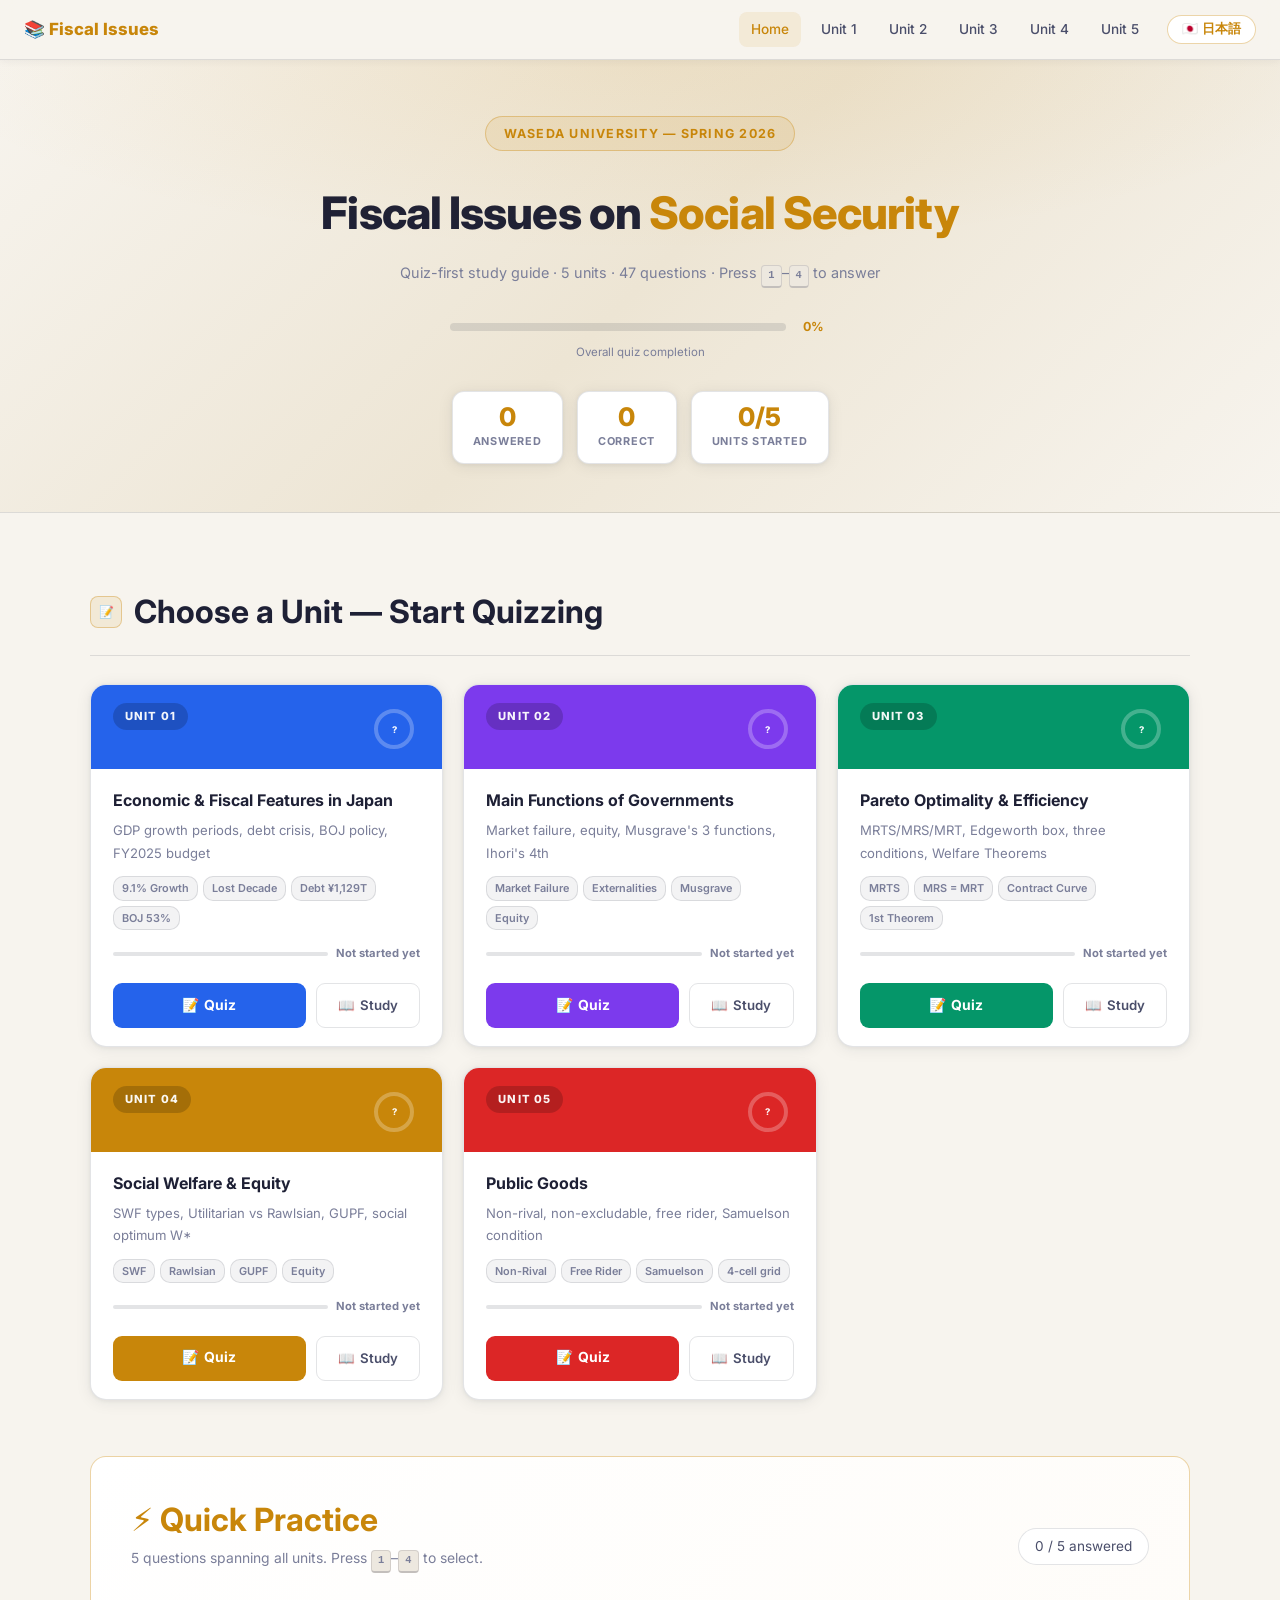
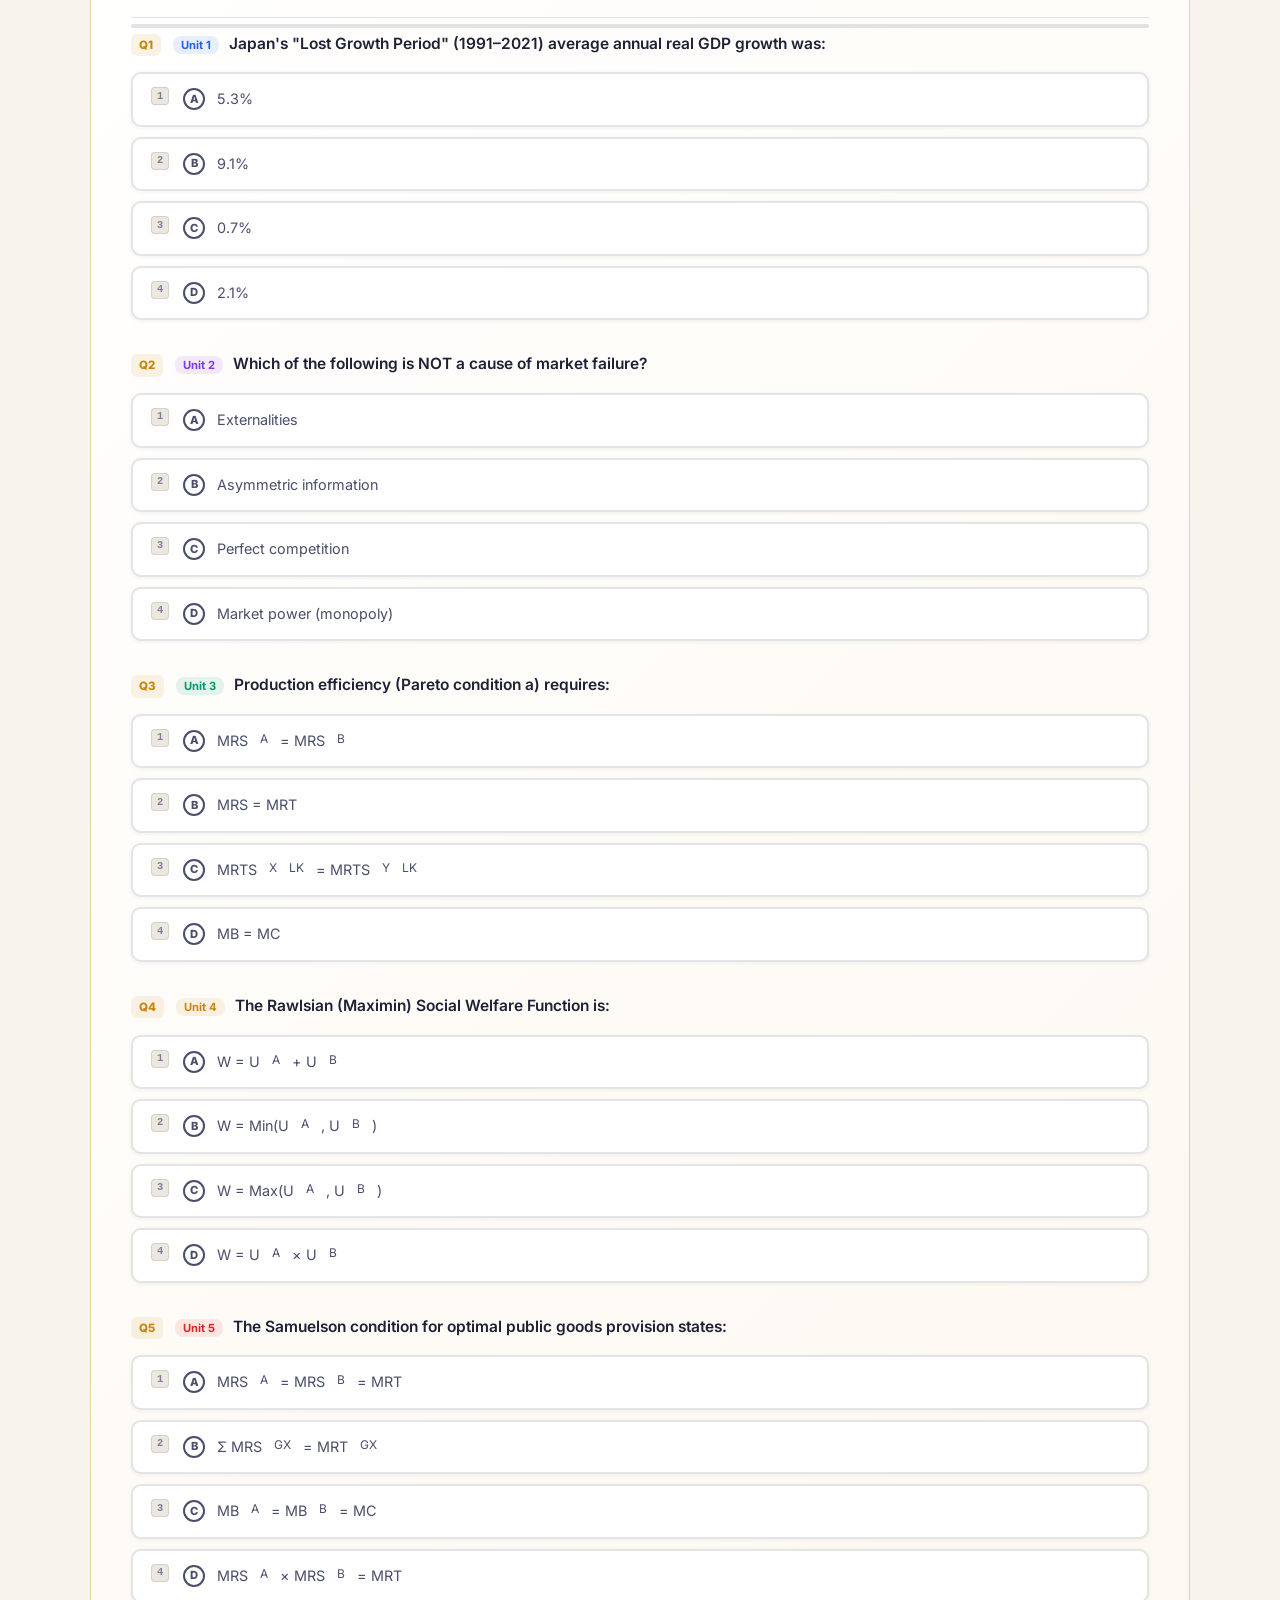
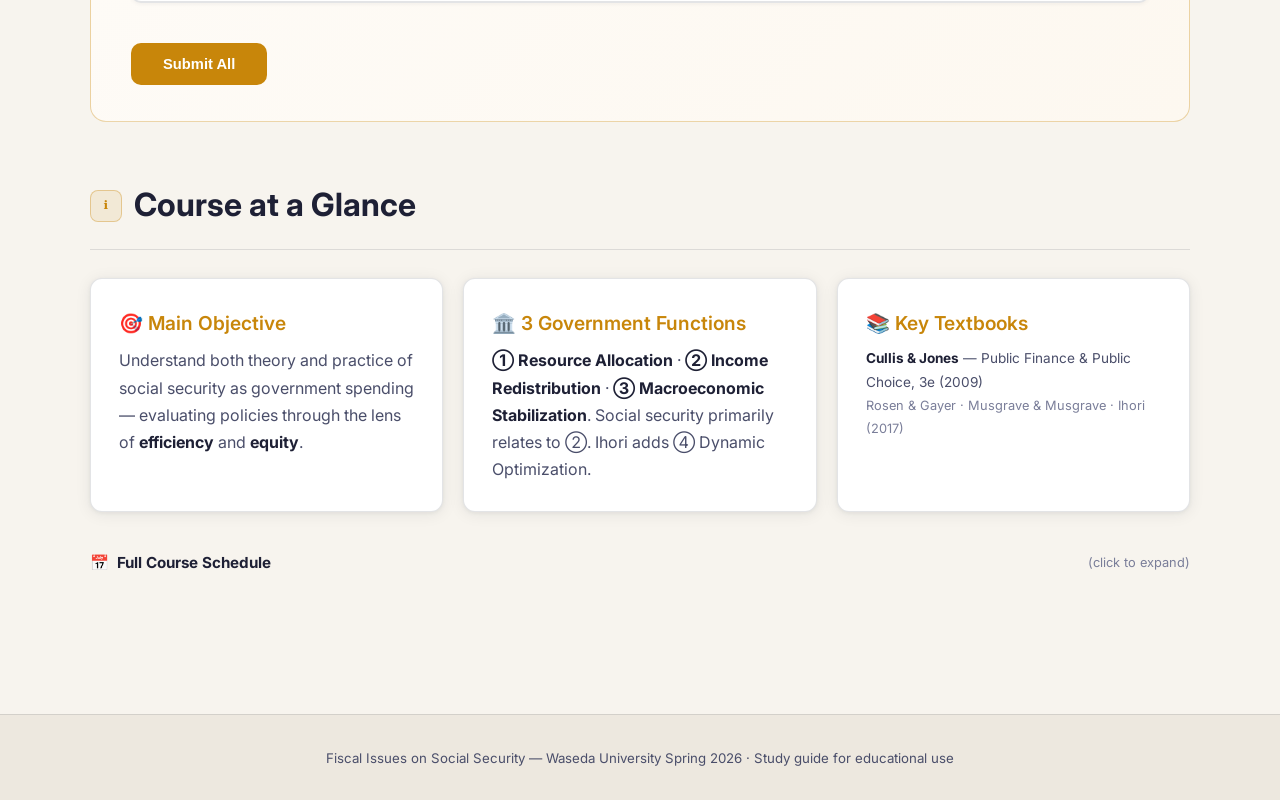
==== commit d45f7391: "インタラクティブデザイン刷新＋各ユニットクイズ3問追加 - index.html: クイズ中心のレイアウトに全面改訂（ヒーロー進捗バー・ユニットデッキカード・クイックドリル） - styles.css" ====
--- a/index.html
+++ b/index.html
@@ -21,237 +21,394 @@
   <button class="lang-toggle">🇯🇵 日本語</button>
 </nav>
 
-<!-- HERO -->
-<section class="hero">
+<!-- ── HERO ── -->
+<section class="hero-quiz">
   <div class="hero-badge en">Waseda University — Spring 2026</div>
   <div class="hero-badge jp">早稲田大学 — 2026年春学期</div>
   <h1 class="en">Fiscal Issues on <span>Social Security</span></h1>
   <h1 class="jp">社会保障の<span>財政問題</span></h1>
-  <p class="subtitle en">A comprehensive interactive study guide covering public finance theory, market efficiency, social welfare, and the economics of public goods — Waseda University, Spring 2026.</p>
-  <p class="subtitle jp">公共財政理論、市場効率性、社会厚生、公共財の経済学を網羅した総合的なインタラクティブ学習ガイドです。早稲田大学 2026年春学期。</p>
-  <div class="hero-meta">
-<span>📅 <span class="en">April – July 2026</span><span class="jp">2026年4月〜7月</span></span>
-    <span>📖 <span class="en">5 Units Available</span><span class="jp">全5ユニット公開中</span></span>
+  <p class="hero-sub en">Quiz-first study guide · 5 units · 47 questions · Press <span class="kbd">1</span>–<span class="kbd">4</span> to answer</p>
+  <p class="hero-sub jp">クイズ中心の学習ガイド · 5ユニット · 47問 · <span class="kbd">1</span>〜<span class="kbd">4</span>キーで回答</p>
+
+  <!-- Global progress bar -->
+  <div class="hero-progress-wrap">
+    <div class="hero-progress-row">
+      <div class="hero-progress-track">
+        <div class="hero-progress-fill" id="hero-fill"></div>
+      </div>
+      <span class="hero-progress-pct" id="hero-pct">0%</span>
+    </div>
+    <p style="font-size:0.72rem;color:var(--text-muted);margin-top:6px" class="en">Overall quiz completion</p>
+    <p style="font-size:0.72rem;color:var(--text-muted);margin-top:6px" class="jp">全体クイズ進捗</p>
+  </div>
+
+  <!-- Stat chips -->
+  <div class="stat-row">
+    <div class="stat-chip">
+      <div class="stat-val" id="stat-answered">—</div>
+      <div class="stat-lbl en">Answered</div>
+      <div class="stat-lbl jp">回答済み</div>
+    </div>
+    <div class="stat-chip">
+      <div class="stat-val" id="stat-correct">—</div>
+      <div class="stat-lbl en">Correct</div>
+      <div class="stat-lbl jp">正解</div>
+    </div>
+    <div class="stat-chip">
+      <div class="stat-val" id="stat-units">0/5</div>
+      <div class="stat-lbl en">Units started</div>
+      <div class="stat-lbl jp">開始済みUnit</div>
+    </div>
   </div>
 </section>
 
-<!-- COURSE OVERVIEW -->
 <main class="container section">
 
-  <!-- Objectives -->
+  <!-- ── UNIT DECK ── -->
   <div class="concept-section">
     <div class="section-header">
-      <div class="section-num">0</div>
-      <h2 class="en">Course Overview</h2>
+      <div class="section-num">📝</div>
+      <h2 class="en">Choose a Unit — Start Quizzing</h2>
+      <h2 class="jp">ユニットを選ぶ — クイズを始める</h2>
+    </div>
+
+    <div class="unit-deck">
+
+      <!-- Unit 1 -->
+      <div class="udc unit-color-1" data-unit-id="unit1">
+        <div class="udc-top" style="background:var(--unit1)">
+          <span class="udc-num-badge">Unit 01</span>
+          <div class="udc-ring-wrap">
+            <svg class="udc-ring-svg" viewBox="0 0 52 52">
+              <circle class="ring-track" cx="26" cy="26" r="18"/>
+              <circle class="ring-fill"  cx="26" cy="26" r="18"/>
+            </svg>
+            <span class="udc-ring-label">?</span>
+          </div>
+        </div>
+        <div class="udc-body">
+          <h3 class="en">Economic & Fiscal Features in Japan</h3>
+          <h3 class="jp">日本の経済・財政の特徴</h3>
+          <p class="udc-desc en">GDP growth periods, debt crisis, BOJ policy, FY2025 budget</p>
+          <p class="udc-desc jp">GDP成長期、国債危機、日銀政策、2025年度予算</p>
+          <div class="udc-topics">
+            <span class="udc-tag">9.1% Growth</span>
+            <span class="udc-tag">Lost Decade</span>
+            <span class="udc-tag">Debt ¥1,129T</span>
+            <span class="udc-tag">BOJ 53%</span>
+          </div>
+          <div class="udc-score-row">
+            <div class="udc-bar-track"><div class="udc-bar-fill"></div></div>
+            <span class="udc-score-txt">Not started yet</span>
+          </div>
+        </div>
+        <div class="udc-actions">
+          <a href="unit1.html#quiz-section" class="btn-quiz">📝 <span class="en">Quiz</span><span class="jp">クイズ</span></a>
+          <a href="unit1.html" class="btn-study">📖 <span class="en">Study</span><span class="jp">学習</span></a>
+        </div>
+      </div>
+
+      <!-- Unit 2 -->
+      <div class="udc unit-color-2" data-unit-id="unit2">
+        <div class="udc-top" style="background:var(--unit2)">
+          <span class="udc-num-badge">Unit 02</span>
+          <div class="udc-ring-wrap">
+            <svg class="udc-ring-svg" viewBox="0 0 52 52">
+              <circle class="ring-track" cx="26" cy="26" r="18"/>
+              <circle class="ring-fill"  cx="26" cy="26" r="18"/>
+            </svg>
+            <span class="udc-ring-label">?</span>
+          </div>
+        </div>
+        <div class="udc-body">
+          <h3 class="en">Main Functions of Governments</h3>
+          <h3 class="jp">政府の主要機能</h3>
+          <p class="udc-desc en">Market failure, equity, Musgrave's 3 functions, Ihori's 4th</p>
+          <p class="udc-desc jp">市場の失敗、公平性、マスグレイブ3機能、井堀の第4機能</p>
+          <div class="udc-topics">
+            <span class="udc-tag">Market Failure</span>
+            <span class="udc-tag">Externalities</span>
+            <span class="udc-tag">Musgrave</span>
+            <span class="udc-tag">Equity</span>
+          </div>
+          <div class="udc-score-row">
+            <div class="udc-bar-track"><div class="udc-bar-fill"></div></div>
+            <span class="udc-score-txt">Not started yet</span>
+          </div>
+        </div>
+        <div class="udc-actions">
+          <a href="unit2.html#quiz-section" class="btn-quiz">📝 <span class="en">Quiz</span><span class="jp">クイズ</span></a>
+          <a href="unit2.html" class="btn-study">📖 <span class="en">Study</span><span class="jp">学習</span></a>
+        </div>
+      </div>
+
+      <!-- Unit 3 -->
+      <div class="udc unit-color-3" data-unit-id="unit3">
+        <div class="udc-top" style="background:var(--unit3)">
+          <span class="udc-num-badge">Unit 03</span>
+          <div class="udc-ring-wrap">
+            <svg class="udc-ring-svg" viewBox="0 0 52 52">
+              <circle class="ring-track" cx="26" cy="26" r="18"/>
+              <circle class="ring-fill"  cx="26" cy="26" r="18"/>
+            </svg>
+            <span class="udc-ring-label">?</span>
+          </div>
+        </div>
+        <div class="udc-body">
+          <h3 class="en">Pareto Optimality & Efficiency</h3>
+          <h3 class="jp">パレート最適と効率性</h3>
+          <p class="udc-desc en">MRTS/MRS/MRT, Edgeworth box, three conditions, Welfare Theorems</p>
+          <p class="udc-desc jp">MRTS/MRS/MRT、エッジワースボックス、3条件、厚生定理</p>
+          <div class="udc-topics">
+            <span class="udc-tag">MRTS</span>
+            <span class="udc-tag">MRS = MRT</span>
+            <span class="udc-tag">Contract Curve</span>
+            <span class="udc-tag">1st Theorem</span>
+          </div>
+          <div class="udc-score-row">
+            <div class="udc-bar-track"><div class="udc-bar-fill"></div></div>
+            <span class="udc-score-txt">Not started yet</span>
+          </div>
+        </div>
+        <div class="udc-actions">
+          <a href="unit3.html#quiz-section" class="btn-quiz">📝 <span class="en">Quiz</span><span class="jp">クイズ</span></a>
+          <a href="unit3.html" class="btn-study">📖 <span class="en">Study</span><span class="jp">学習</span></a>
+        </div>
+      </div>
+
+      <!-- Unit 4 -->
+      <div class="udc unit-color-4" data-unit-id="unit4">
+        <div class="udc-top" style="background:var(--unit4)">
+          <span class="udc-num-badge">Unit 04</span>
+          <div class="udc-ring-wrap">
+            <svg class="udc-ring-svg" viewBox="0 0 52 52">
+              <circle class="ring-track" cx="26" cy="26" r="18"/>
+              <circle class="ring-fill"  cx="26" cy="26" r="18"/>
+            </svg>
+            <span class="udc-ring-label">?</span>
+          </div>
+        </div>
+        <div class="udc-body">
+          <h3 class="en">Social Welfare & Equity</h3>
+          <h3 class="jp">社会厚生と公平性</h3>
+          <p class="udc-desc en">SWF types, Utilitarian vs Rawlsian, GUPF, social optimum W*</p>
+          <p class="udc-desc jp">SWFタイプ、功利主義 vs ロールズ型、GUPF、社会的最適W*</p>
+          <div class="udc-topics">
+            <span class="udc-tag">SWF</span>
+            <span class="udc-tag">Rawlsian</span>
+            <span class="udc-tag">GUPF</span>
+            <span class="udc-tag">Equity</span>
+          </div>
+          <div class="udc-score-row">
+            <div class="udc-bar-track"><div class="udc-bar-fill"></div></div>
+            <span class="udc-score-txt">Not started yet</span>
+          </div>
+        </div>
+        <div class="udc-actions">
+          <a href="unit4.html#quiz-section" class="btn-quiz">📝 <span class="en">Quiz</span><span class="jp">クイズ</span></a>
+          <a href="unit4.html" class="btn-study">📖 <span class="en">Study</span><span class="jp">学習</span></a>
+        </div>
+      </div>
+
+      <!-- Unit 5 -->
+      <div class="udc unit-color-5" data-unit-id="unit5">
+        <div class="udc-top" style="background:var(--unit5)">
+          <span class="udc-num-badge">Unit 05</span>
+          <div class="udc-ring-wrap">
+            <svg class="udc-ring-svg" viewBox="0 0 52 52">
+              <circle class="ring-track" cx="26" cy="26" r="18"/>
+              <circle class="ring-fill"  cx="26" cy="26" r="18"/>
+            </svg>
+            <span class="udc-ring-label">?</span>
+          </div>
+        </div>
+        <div class="udc-body">
+          <h3 class="en">Public Goods</h3>
+          <h3 class="jp">公共財</h3>
+          <p class="udc-desc en">Non-rival, non-excludable, free rider, Samuelson condition</p>
+          <p class="udc-desc jp">非競合性、非排除性、フリーライダー、サミュエルソン条件</p>
+          <div class="udc-topics">
+            <span class="udc-tag">Non-Rival</span>
+            <span class="udc-tag">Free Rider</span>
+            <span class="udc-tag">Samuelson</span>
+            <span class="udc-tag">4-cell grid</span>
+          </div>
+          <div class="udc-score-row">
+            <div class="udc-bar-track"><div class="udc-bar-fill"></div></div>
+            <span class="udc-score-txt">Not started yet</span>
+          </div>
+        </div>
+        <div class="udc-actions">
+          <a href="unit5.html#quiz-section" class="btn-quiz">📝 <span class="en">Quiz</span><span class="jp">クイズ</span></a>
+          <a href="unit5.html" class="btn-study">📖 <span class="en">Study</span><span class="jp">学習</span></a>
+        </div>
+      </div>
+
+    </div><!-- /unit-deck -->
+  </div>
+
+  <!-- ── QUICK PRACTICE ── -->
+  <div class="quick-drill" data-quiz>
+    <div class="quiz-header quick-drill-header">
+      <div>
+        <h2 class="en">⚡ Quick Practice</h2>
+        <h2 class="jp">⚡ クイックプラクティス</h2>
+        <p class="quick-drill-sub en">5 questions spanning all units. Press <span class="kbd">1</span>–<span class="kbd">4</span> to select.</p>
+        <p class="quick-drill-sub jp">全ユニットから5問。<span class="kbd">1</span>〜<span class="kbd">4</span>キーで選択。</p>
+      </div>
+      <span class="quiz-score">0 / 5 answered</span>
+    </div>
+    <div class="progress-bar"><div class="progress-fill" style="width:0%"></div></div>
+
+    <!-- Q1 — Unit 1 -->
+    <div class="question-block" data-correct="2"
+         data-deep-link="unit1.html#sec-growth"
+         data-deep-label="Unit 1: Three Growth Periods">
+      <h4>
+        <span class="q-num">Q1</span>
+        <span class="unit-tag" style="background:rgba(37,99,235,0.1);color:#2563eb;font-size:0.7rem;font-weight:700;padding:2px 8px;border-radius:8px;margin-right:6px">Unit 1</span>
+        <span class="en">Japan's "Lost Growth Period" (1991–2021) average annual real GDP growth was:</span>
+        <span class="jp">日本の「失われた成長期」（1991〜2021年）の実質GDP平均成長率は？</span>
+      </h4>
+      <div class="options">
+        <div class="option"><span class="option-marker">A</span> 5.3%</div>
+        <div class="option"><span class="option-marker">B</span> 9.1%</div>
+        <div class="option"><span class="option-marker">C</span> 0.7%</div>
+        <div class="option"><span class="option-marker">D</span> 2.1%</div>
+      </div>
+      <div class="explanation"><strong>0.7%</strong> — <span class="en">After the asset bubble burst in 1991, Japan stagnated for three decades. 0.7% vs the miracle-era 9.1% illustrates how dramatically growth collapsed.</span><span class="jp">1991年のバブル崩壊後、日本は30年間停滞。高度成長期の9.1%と比較すると成長の落ち込みの大きさがわかる。</span></div>
+    </div>
+
+    <!-- Q2 — Unit 2 -->
+    <div class="question-block" data-correct="2"
+         data-deep-link="unit2.html#sec-failure"
+         data-deep-label="Unit 2: Market Failure">
+      <h4>
+        <span class="q-num">Q2</span>
+        <span class="unit-tag" style="background:rgba(124,58,237,0.1);color:#7c3aed;font-size:0.7rem;font-weight:700;padding:2px 8px;border-radius:8px;margin-right:6px">Unit 2</span>
+        <span class="en">Which of the following is NOT a cause of market failure?</span>
+        <span class="jp">次のうち、市場の失敗の原因でないのはどれか？</span>
+      </h4>
+      <div class="options">
+        <div class="option"><span class="option-marker">A</span> <span class="en">Externalities</span><span class="jp">外部性</span></div>
+        <div class="option"><span class="option-marker">B</span> <span class="en">Asymmetric information</span><span class="jp">情報の非対称性</span></div>
+        <div class="option"><span class="option-marker">C</span> <span class="en">Perfect competition</span><span class="jp">完全競争</span></div>
+        <div class="option"><span class="option-marker">D</span> <span class="en">Market power (monopoly)</span><span class="jp">市場支配力（独占）</span></div>
+      </div>
+      <div class="explanation"><strong class="en">Perfect competition</strong><strong class="jp">完全競争</strong> — <span class="en">Perfect competition IS the benchmark that ensures efficiency. Market failures occur when competition breaks down (monopoly), prices omit social costs (externalities), information is asymmetric, or goods are non-excludable (public goods).</span><span class="jp">完全競争は効率性を保証するベンチマーク。市場の失敗は競争の崩壊（独占）、社会的費用の省略（外部性）、情報の非対称性、非排除性（公共財）のときに生じる。</span></div>
+    </div>
+
+    <!-- Q3 — Unit 3 -->
+    <div class="question-block" data-correct="2"
+         data-deep-link="unit3.html#sec-pareto"
+         data-deep-label="Unit 3: Three Pareto Conditions">
+      <h4>
+        <span class="q-num">Q3</span>
+        <span class="unit-tag" style="background:rgba(5,150,105,0.1);color:#059669;font-size:0.7rem;font-weight:700;padding:2px 8px;border-radius:8px;margin-right:6px">Unit 3</span>
+        <span class="en">Production efficiency (Pareto condition a) requires:</span>
+        <span class="jp">生産効率性（パレート条件a）の要件は？</span>
+      </h4>
+      <div class="options">
+        <div class="option"><span class="option-marker">A</span> MRS<sup>A</sup> = MRS<sup>B</sup></div>
+        <div class="option"><span class="option-marker">B</span> MRS = MRT</div>
+        <div class="option"><span class="option-marker">C</span> MRTS<sup>X</sup><sub>LK</sub> = MRTS<sup>Y</sup><sub>LK</sub></div>
+        <div class="option"><span class="option-marker">D</span> MB = MC</div>
+      </div>
+      <div class="explanation"><strong>MRTS<sup>X</sup> = MRTS<sup>Y</sup></strong> — <span class="en">If the MRTS differs between goods X and Y, inputs can be reallocated to produce more of both — a Pareto improvement. Equality eliminates this opportunity.</span><span class="jp">XとYの生産でMRTSが異なれば、投入物の再配分で両財の産出増が可能（パレート改善）。等しくなれば改善余地なし。</span></div>
+    </div>
+
+    <!-- Q4 — Unit 4 -->
+    <div class="question-block" data-correct="1"
+         data-deep-link="unit4.html#sec-swf-types"
+         data-deep-label="Unit 4: Four SWF Types">
+      <h4>
+        <span class="q-num">Q4</span>
+        <span class="unit-tag" style="background:rgba(200,134,10,0.1);color:#c8860a;font-size:0.7rem;font-weight:700;padding:2px 8px;border-radius:8px;margin-right:6px">Unit 4</span>
+        <span class="en">The Rawlsian (Maximin) Social Welfare Function is:</span>
+        <span class="jp">ロールズ型（マキシミン）社会厚生関数は？</span>
+      </h4>
+      <div class="options">
+        <div class="option"><span class="option-marker">A</span> W = U<sub>A</sub> + U<sub>B</sub></div>
+        <div class="option"><span class="option-marker">B</span> W = Min(U<sub>A</sub>, U<sub>B</sub>)</div>
+        <div class="option"><span class="option-marker">C</span> W = Max(U<sub>A</sub>, U<sub>B</sub>)</div>
+        <div class="option"><span class="option-marker">D</span> W = U<sub>A</sub> × U<sub>B</sub></div>
+      </div>
+      <div class="explanation"><strong>W = Min(U<sub>A</sub>, U<sub>B</sub>)</strong> — <span class="en">Rawls: maximize the utility of the worst-off person. Social welfare only improves when the least well-off improves. Comes from the "veil of ignorance" — you'd choose this not knowing which person you'd be.</span><span class="jp">ロールズ：最も不遇な人の効用を最大化。最も不遇な人が改善しない限り社会厚生は向上しない。「無知のヴェール」から — 自分がどの立場になるかわからなければこれを選ぶ。</span></div>
+    </div>
+
+    <!-- Q5 — Unit 5 -->
+    <div class="question-block" data-correct="1"
+         data-deep-link="unit5.html#sec-optimal"
+         data-deep-label="Unit 5: Optimal Provision">
+      <h4>
+        <span class="q-num">Q5</span>
+        <span class="unit-tag" style="background:rgba(220,38,38,0.1);color:#dc2626;font-size:0.7rem;font-weight:700;padding:2px 8px;border-radius:8px;margin-right:6px">Unit 5</span>
+        <span class="en">The Samuelson condition for optimal public goods provision states:</span>
+        <span class="jp">最適公共財供給のサミュエルソン条件は？</span>
+      </h4>
+      <div class="options">
+        <div class="option"><span class="option-marker">A</span> MRS<sup>A</sup> = MRS<sup>B</sup> = MRT</div>
+        <div class="option"><span class="option-marker">B</span> Σ MRS<sub>GX</sub> = MRT<sub>GX</sub></div>
+        <div class="option"><span class="option-marker">C</span> MB<sub>A</sub> = MB<sub>B</sub> = MC</div>
+        <div class="option"><span class="option-marker">D</span> MRS<sup>A</sup> × MRS<sup>B</sup> = MRT</div>
+      </div>
+      <div class="explanation"><strong>Σ MRS = MRT</strong> — <span class="en">Because the same unit of a public good is consumed by ALL individuals simultaneously, its social value is the SUM of individual MRS. This contrasts with private goods where each unit goes to one person (MRS_A = MRS_B = MRT).</span><span class="jp">公共財の同じ単位が全員に同時に消費されるため、社会的価値は個人MRSの合計。私的財（1単位が1人へ）のMRS_A = MRS_B = MRTと対照的。</span></div>
+    </div>
+
+    <button class="quiz-submit en">Submit All</button>
+    <button class="quiz-submit jp">全問提出</button>
+    <div class="quiz-result"></div>
+  </div><!-- /quick-drill -->
+
+  <!-- ── COURSE OVERVIEW ── -->
+  <div class="concept-section" style="margin-top:56px">
+    <div class="section-header">
+      <div class="section-num">ℹ</div>
+      <h2 class="en">Course at a Glance</h2>
       <h2 class="jp">コース概要</h2>
     </div>
 
-    <div class="card-grid" style="margin-bottom:32px">
+    <div class="card-grid" style="margin-bottom:28px">
       <div class="card">
-        <h3 style="color:var(--accent);margin-bottom:10px">🎯 <span class="en">Main Objective</span><span class="jp">主な目的</span></h3>
-        <p class="en">Understand both the <strong style="color:var(--text-primary)">theory and practice</strong> of social securities as government spending, with emphasis on efficiency and equity criteria.</p>
-        <p class="jp"><strong style="color:var(--text-primary)">理論と実践</strong>の両面から社会保障（政府支出）を理解し、効率性と公平性の基準を重視して学ぶ。</p>
+        <h3 style="color:var(--accent);margin-bottom:8px">🎯 <span class="en">Main Objective</span><span class="jp">主な目的</span></h3>
+        <p class="en">Understand both theory and practice of social security as government spending — evaluating policies through the lens of <strong style="color:var(--text-primary)">efficiency</strong> and <strong style="color:var(--text-primary)">equity</strong>.</p>
+        <p class="jp">社会保障（政府支出）を理論・実践の両面から理解し、<strong style="color:var(--text-primary)">効率性</strong>と<strong style="color:var(--text-primary)">公平性</strong>の視点で政策を評価する。</p>
       </div>
       <div class="card">
-        <h3 style="color:var(--accent);margin-bottom:10px">⚖️ <span class="en">Two Core Criteria</span><span class="jp">2つの核心基準</span></h3>
-        <p class="en"><strong style="color:var(--text-primary)">Efficiency</strong>: Optimal resource allocation through markets and government. <strong style="color:var(--text-primary)">Equity</strong>: Fair distribution of income and wealth through redistribution.</p>
-        <p class="jp"><strong style="color:var(--text-primary)">効率性</strong>：市場と政府を通じた資源の最適配分。<strong style="color:var(--text-primary)">公平性</strong>：所得・富の再分配による公正な分配。</p>
+        <h3 style="color:var(--accent);margin-bottom:8px">🏛️ <span class="en">3 Government Functions</span><span class="jp">政府の3機能</span></h3>
+        <p class="en"><strong style="color:var(--text-primary)">① Resource Allocation</strong> · <strong style="color:var(--text-primary)">② Income Redistribution</strong> · <strong style="color:var(--text-primary)">③ Macroeconomic Stabilization</strong>. Social security primarily relates to ②. Ihori adds ④ Dynamic Optimization.</p>
+        <p class="jp"><strong style="color:var(--text-primary)">①資源配分</strong> · <strong style="color:var(--text-primary)">②所得再分配</strong> · <strong style="color:var(--text-primary)">③マクロ安定化</strong>。社会保障は主に②。井堀は④動的最適化を追加。</p>
       </div>
       <div class="card">
-        <h3 style="color:var(--accent);margin-bottom:10px">🏛️ <span class="en">3 Government Functions</span><span class="jp">政府の3機能</span></h3>
-        <p class="en"><strong style="color:var(--text-primary)">① Resource Allocation</strong> (efficiency) · <strong style="color:var(--text-primary)">② Income Redistribution</strong> (equity) · <strong style="color:var(--text-primary)">③ Macroeconomic Stabilization</strong>. Social security primarily relates to function ②.</p>
-        <p class="jp"><strong style="color:var(--text-primary)">①資源配分</strong>（効率）· <strong style="color:var(--text-primary)">②所得再分配</strong>（公平）· <strong style="color:var(--text-primary)">③マクロ経済安定化</strong>。社会保障は主に②に関連。</p>
-      </div>
-    </div>
-
-    <!-- 3 Functions Diagram -->
-    <div class="diagram-wrap">
-      <svg viewBox="0 0 700 240" width="700" height="240" style="max-width:100%">
-        <defs>
-          <marker id="arr" markerWidth="8" markerHeight="8" refX="6" refY="3" orient="auto">
-            <path d="M0,0 L0,6 L6,3 Z" fill="#637a94"/>
-          </marker>
-          <marker id="arr2" markerWidth="8" markerHeight="8" refX="6" refY="3" orient="auto">
-            <path d="M0,0 L0,6 L6,3 Z" fill="#10b981"/>
-          </marker>
-        </defs>
-
-        <!-- Public Finance box (center y=120) -->
-        <rect x="10" y="90" width="150" height="60" rx="10" fill="#1e2d42" stroke="#f0a500" stroke-width="2"/>
-        <text x="85" y="116" text-anchor="middle" fill="#f0a500" font-size="13" font-weight="700">Public Finance</text>
-        <text x="85" y="136" text-anchor="middle" fill="#9db0c8" font-size="10">公共財政</text>
-
-        <!-- Arrows from PF right edge (x=160, y=120) -->
-        <line x1="160" y1="120" x2="203" y2="52" stroke="#637a94" stroke-width="1.5" marker-end="url(#arr)"/>
-        <line x1="160" y1="120" x2="203" y2="120" stroke="#637a94" stroke-width="1.5" marker-end="url(#arr)"/>
-        <line x1="160" y1="120" x2="203" y2="188" stroke="#637a94" stroke-width="1.5" marker-end="url(#arr)"/>
-
-        <!-- Function 1: y=20–84, center y=52 -->
-        <rect x="207" y="20" width="175" height="64" rx="10" fill="#1a3a5c" stroke="#3b82f6" stroke-width="2"/>
-        <text x="294" y="43" text-anchor="middle" fill="#60a5fa" font-size="11" font-weight="700">① Resource Allocation</text>
-        <text x="294" y="59" text-anchor="middle" fill="#9db0c8" font-size="10">資源配分（効率性）</text>
-        <text x="294" y="74" text-anchor="middle" fill="#637a94" font-size="9">Public goods, Externalities</text>
-
-        <!-- Function 2: y=88–152, center y=120 -->
-        <rect x="207" y="88" width="175" height="64" rx="10" fill="#1a3a3a" stroke="#10b981" stroke-width="2"/>
-        <text x="294" y="111" text-anchor="middle" fill="#34d399" font-size="11" font-weight="700">② Income Redistribution</text>
-        <text x="294" y="127" text-anchor="middle" fill="#9db0c8" font-size="10">所得再分配（公平性）</text>
-        <text x="294" y="142" text-anchor="middle" fill="#637a94" font-size="9">← Social Security focus</text>
-
-        <!-- Function 3: y=156–220, center y=188 -->
-        <rect x="207" y="156" width="175" height="64" rx="10" fill="#2a1a3a" stroke="#8b5cf6" stroke-width="2"/>
-        <text x="294" y="179" text-anchor="middle" fill="#a78bfa" font-size="11" font-weight="700">③ Macroeconomic</text>
-        <text x="294" y="195" text-anchor="middle" fill="#a78bfa" font-size="11" font-weight="700">Stabilization</text>
-        <text x="294" y="211" text-anchor="middle" fill="#9db0c8" font-size="10">マクロ安定化</text>
-
-        <!-- Dashed arrow from Function 2 → Social Security -->
-        <line x1="382" y1="120" x2="417" y2="120" stroke="#10b981" stroke-width="2" stroke-dasharray="5,3" marker-end="url(#arr2)"/>
-
-        <!-- Social Security box (center y=120) -->
-        <rect x="420" y="90" width="165" height="60" rx="10" fill="#1e2d42" stroke="#10b981" stroke-width="2"/>
-        <text x="502" y="116" text-anchor="middle" fill="#34d399" font-size="12" font-weight="700">Social Security</text>
-        <text x="502" y="133" text-anchor="middle" fill="#9db0c8" font-size="10">社会保障</text>
-      </svg>
-      <figcaption class="en">The three functions of government in public finance — Social Security is primarily linked to Income Redistribution</figcaption>
-      <figcaption class="jp">公共財政における政府の3機能 — 社会保障は主に「所得再分配」機能に関連</figcaption>
-    </div>
-  </div>
-
-  <!-- Unit cards -->
-  <div class="concept-section">
-    <div class="section-header">
-      <div class="section-num">→</div>
-      <h2 class="en">Study Units</h2>
-      <h2 class="jp">学習ユニット</h2>
-    </div>
-
-    <div class="card-grid">
-      <a href="unit1.html" class="unit-card unit-color-1">
-        <div class="unit-num">Unit 1</div>
-        <h3 class="en">Economic & Fiscal Features in Japan</h3>
-        <h3 class="jp">日本の経済・財政の特徴</h3>
-        <p class="en">Japan's economic history, GDP comparisons, national debt, and fiscal deterioration</p>
-        <p class="jp">日本の経済史、GDP比較、国債、財政悪化</p>
-        <div class="topics">
-          <span class="topic-tag">Growth Periods</span>
-          <span class="topic-tag">National Debt</span>
-          <span class="topic-tag">Lost Decade</span>
-          <span class="topic-tag">BOJ Policy</span>
-        </div>
-      </a>
-
-      <a href="unit2.html" class="unit-card unit-color-2">
-        <div class="unit-num">Unit 2</div>
-        <h3 class="en">Main Functions of Governments</h3>
-        <h3 class="jp">政府の主要機能</h3>
-        <p class="en">Market mechanism, market failure, equity principles, and the three Musgrave functions</p>
-        <p class="jp">市場メカニズム、市場の失敗、公平原則、マスグレイブの3機能</p>
-        <div class="topics">
-          <span class="topic-tag">Market Failure</span>
-          <span class="topic-tag">Equity</span>
-          <span class="topic-tag">Musgrave</span>
-          <span class="topic-tag">Ihori</span>
-        </div>
-      </a>
-
-      <a href="unit3.html" class="unit-card unit-color-3">
-        <div class="unit-num">Unit 3</div>
-        <h3 class="en">Pareto Optimality & Efficiency</h3>
-        <h3 class="jp">パレート最適と効率性</h3>
-        <p class="en">Production/consumption efficiency, Edgeworth box, Welfare Theorems</p>
-        <p class="jp">生産・消費の効率性、エッジワースボックス、厚生定理</p>
-        <div class="topics">
-          <span class="topic-tag">MRTS</span>
-          <span class="topic-tag">MRS</span>
-          <span class="topic-tag">MRT</span>
-          <span class="topic-tag">Welfare Theorems</span>
-        </div>
-      </a>
-
-      <a href="unit4.html" class="unit-card unit-color-4">
-        <div class="unit-num">Unit 4</div>
-        <h3 class="en">Social Welfare & Equity</h3>
-        <h3 class="jp">社会厚生と公平性</h3>
-        <p class="en">Social welfare functions, Utilitarian vs Rawlsian criteria, Grand Utility Possibility Frontier</p>
-        <p class="jp">社会厚生関数、功利主義 vs ロールズ基準、大効用可能性フロンティア</p>
-        <div class="topics">
-          <span class="topic-tag">SWF</span>
-          <span class="topic-tag">Utilitarian</span>
-          <span class="topic-tag">Rawlsian</span>
-          <span class="topic-tag">GUPF</span>
-        </div>
-      </a>
-
-      <a href="unit5.html" class="unit-card unit-color-5">
-        <div class="unit-num">Unit 5</div>
-        <h3 class="en">Public Goods</h3>
-        <h3 class="jp">公共財</h3>
-        <p class="en">Non-rivalness, non-excludability, free rider problem, Samuelson condition</p>
-        <p class="jp">非競合性、非排除性、フリーライダー問題、サミュエルソン条件</p>
-        <div class="topics">
-          <span class="topic-tag">Non-rival</span>
-          <span class="topic-tag">Non-excludable</span>
-          <span class="topic-tag">Free Rider</span>
-          <span class="topic-tag">Samuelson</span>
-        </div>
-      </a>
-    </div>
-  </div>
-
-  <!-- Course Schedule -->
-  <div class="concept-section">
-    <div class="section-header">
-      <div class="section-num">📅</div>
-      <h2 class="en">Full Course Schedule</h2>
-      <h2 class="jp">全授業スケジュール</h2>
-    </div>
-    <table class="styled-table">
-      <thead>
-        <tr>
-          <th style="width:60px">#</th>
-          <th class="en">Topic</th>
-          <th class="jp">テーマ</th>
-          <th style="width:120px" class="en">Status</th>
-          <th style="width:120px" class="jp">状況</th>
-        </tr>
-      </thead>
-      <tbody>
-        <tr><td>Ⅰ</td><td class="en">Introduction: Overview of the Course</td><td class="jp">イントロダクション：コース概要</td><td><span style="color:var(--success)">✓ <span class="en">Available</span><span class="jp">公開中</span></span></td></tr>
-        <tr><td>Ⅱ</td><td class="en">Economic and Fiscal Features in Japan & Main Functions</td><td class="jp">日本の経済・財政の特徴と政府の主要機能</td><td><span style="color:var(--success)">✓ <span class="en">Unit 1 & 2</span><span class="jp">Unit 1 & 2</span></span></td></tr>
-        <tr><td>Ⅲ</td><td class="en">The Concept of Pareto Optimality</td><td class="jp">パレート最適の概念</td><td><span style="color:var(--success)">✓ <span class="en">Unit 3</span><span class="jp">Unit 3</span></span></td></tr>
-        <tr><td>Ⅳ</td><td class="en">Social Welfare and Equity</td><td class="jp">社会厚生と公平性</td><td><span style="color:var(--success)">✓ <span class="en">Unit 4</span><span class="jp">Unit 4</span></span></td></tr>
-        <tr><td>Ⅴ</td><td class="en">Provision of Public Goods</td><td class="jp">公共財の供給</td><td><span style="color:var(--success)">✓ <span class="en">Unit 5</span><span class="jp">Unit 5</span></span></td></tr>
-        <tr><td>Ⅵ</td><td class="en">Pension Systems and Their Justifications</td><td class="jp">年金制度とその正当化</td><td><span style="color:var(--text-muted)"><span class="en">Coming soon</span><span class="jp">近日公開</span></span></td></tr>
-        <tr><td>Ⅶ</td><td class="en">Rationale for Income Redistribution</td><td class="jp">所得再分配の根拠</td><td><span style="color:var(--text-muted)"><span class="en">Coming soon</span><span class="jp">近日公開</span></span></td></tr>
-        <tr><td>Ⅷ</td><td class="en">Economic Effects of Public Pensions (1)</td><td class="jp">公的年金の経済効果（１）</td><td><span style="color:var(--text-muted)"><span class="en">Coming soon</span><span class="jp">近日公開</span></span></td></tr>
-        <tr><td>Ⅸ</td><td class="en">Economic Effects of Public Pensions (2)</td><td class="jp">公的年金の経済効果（２）</td><td><span style="color:var(--text-muted)"><span class="en">Coming soon</span><span class="jp">近日公開</span></span></td></tr>
-        <tr><td>Ⅹ</td><td class="en">Expenditure Programs for the Poor</td><td class="jp">貧困層向け支出プログラム</td><td><span style="color:var(--text-muted)"><span class="en">Coming soon</span><span class="jp">近日公開</span></span></td></tr>
-        <tr><td>Ⅺ</td><td class="en">Welfare Programs and Work Incentives</td><td class="jp">福祉プログラムと就労インセンティブ</td><td><span style="color:var(--text-muted)"><span class="en">Coming soon</span><span class="jp">近日公開</span></span></td></tr>
-        <tr><td>Ⅻ</td><td class="en">Intergovernmental Fiscal Relations</td><td class="jp">政府間財政関係</td><td><span style="color:var(--text-muted)"><span class="en">Coming soon</span><span class="jp">近日公開</span></span></td></tr>
-        <tr><td>ⅩⅢ</td><td class="en">Review and Final Exam</td><td class="jp">復習・期末試験</td><td><span style="color:var(--text-muted)"><span class="en">Coming soon</span><span class="jp">近日公開</span></span></td></tr>
-      </tbody>
-    </table>
-  </div>
-
-  <!-- Textbooks -->
-  <div class="concept-section">
-    <div class="section-header">
-      <div class="section-num">📚</div>
-      <h2 class="en">Key Textbooks</h2>
-      <h2 class="jp">主要教科書</h2>
-    </div>
-    <div class="card-grid">
-      <div class="card">
-        <h4 style="color:var(--accent-light);margin-bottom:6px" class="en">Main Textbook</h4>
-        <h4 style="color:var(--accent-light);margin-bottom:6px" class="jp">メインテキスト</h4>
-        <p style="font-size:0.88rem"><strong style="color:var(--text-primary)">Cullis & Jones</strong><br><em>Public Finance and Public Choice</em>, 3rd ed., Oxford Press, 2009.</p>
-      </div>
-      <div class="card">
-        <h4 style="color:var(--accent-light);margin-bottom:6px" class="en">References</h4>
-        <h4 style="color:var(--accent-light);margin-bottom:6px" class="jp">参考書</h4>
-        <p style="font-size:0.88rem">Rosen & Gayer (2010) · Gruber (2019) · Musgrave & Musgrave (1989) · Ihori (2017) · Atkinson & Stiglitz (2015)</p>
-      </div>
-    </div>
+        <h3 style="color:var(--accent);margin-bottom:8px">📚 <span class="en">Key Textbooks</span><span class="jp">主要教科書</span></h3>
+        <p style="font-size:0.85rem"><strong style="color:var(--text-primary)">Cullis & Jones</strong> — Public Finance &amp; Public Choice, 3e (2009)<br><span style="color:var(--text-muted);font-size:0.8rem">Rosen &amp; Gayer · Musgrave &amp; Musgrave · Ihori (2017)</span></p>
+      </div>
+    </div>
+
+    <!-- Compact schedule -->
+    <details style="margin-top:4px">
+      <summary style="cursor:pointer;font-weight:700;color:var(--text-primary);font-size:0.95rem;padding:10px 0;list-style:none;display:flex;align-items:center;gap:8px">
+        <span style="color:var(--accent)">📅</span>
+        <span class="en">Full Course Schedule</span>
+        <span class="jp">全授業スケジュール</span>
+        <span style="margin-left:auto;color:var(--text-muted);font-size:0.8rem;font-weight:400" class="en">(click to expand)</span>
+        <span style="margin-left:auto;color:var(--text-muted);font-size:0.8rem;font-weight:400" class="jp">（クリックで展開）</span>
+      </summary>
+      <table class="styled-table" style="margin-top:12px">
+        <thead><tr>
+          <th style="width:48px">#</th>
+          <th class="en">Topic</th><th class="jp">テーマ</th>
+          <th style="width:110px" class="en">Status</th><th style="width:110px" class="jp">状況</th>
+        </tr></thead>
+        <tbody>
+          <tr><td>Ⅱ</td><td class="en">Economic & Fiscal Features · Main Functions</td><td class="jp">経済・財政の特徴・主要機能</td><td><a href="unit1.html" style="color:var(--success);font-weight:600">✓ Unit 1&2</a></td></tr>
+          <tr><td>Ⅲ</td><td class="en">Pareto Optimality</td><td class="jp">パレート最適</td><td><a href="unit3.html" style="color:var(--success);font-weight:600">✓ Unit 3</a></td></tr>
+          <tr><td>Ⅳ</td><td class="en">Social Welfare & Equity</td><td class="jp">社会厚生・公平性</td><td><a href="unit4.html" style="color:var(--success);font-weight:600">✓ Unit 4</a></td></tr>
+          <tr><td>Ⅴ</td><td class="en">Public Goods</td><td class="jp">公共財</td><td><a href="unit5.html" style="color:var(--success);font-weight:600">✓ Unit 5</a></td></tr>
+          <tr><td>Ⅵ–ⅩⅢ</td><td class="en">Pensions, Redistribution, Welfare Programs…</td><td class="jp">年金・再分配・福祉プログラム…</td><td><span style="color:var(--text-muted);font-size:0.85rem" class="en">Coming soon</span><span style="color:var(--text-muted);font-size:0.85rem" class="jp">近日公開</span></td></tr>
+        </tbody>
+      </table>
+    </details>
   </div>
 
 </main>
--- a/styles.css
+++ b/styles.css
@@ -502,3 +502,268 @@
 @media(max-width:480px) {
   nav.topnav .nav-brand { font-size: 0.9rem; }
 }
+
+/* ══════════════════════════════════════════
+   INTERACTIVE / QUIZ-CENTRIC ADDITIONS
+   ══════════════════════════════════════════ */
+
+/* ── Hero quiz variant ── */
+.hero-quiz {
+  background: linear-gradient(135deg, #f7f4ee 0%, #ede5d4 50%, #f7f4ee 100%);
+  border-bottom: 1px solid var(--border);
+  padding: 56px 24px 40px;
+  text-align: center;
+  position: relative; overflow: hidden;
+}
+.hero-quiz::before {
+  content: '';
+  position: absolute; inset: 0;
+  background: radial-gradient(ellipse 80% 60% at 50% 0%, rgba(200,134,10,0.10) 0%, transparent 70%);
+  pointer-events: none;
+}
+.hero-quiz h1 { margin-bottom: 10px; }
+.hero-quiz h1 span { color: var(--accent); }
+.hero-quiz .hero-sub { color: var(--text-muted); font-size: 0.9rem; margin-bottom: 28px; }
+
+/* Total progress bar in hero */
+.hero-progress-wrap {
+  max-width: 380px; margin: 0 auto 28px;
+}
+.hero-progress-row { display: flex; align-items: center; gap: 10px; }
+.hero-progress-track {
+  flex: 1; height: 8px; background: var(--border);
+  border-radius: 4px; overflow: hidden;
+}
+.hero-progress-fill {
+  height: 100%; background: linear-gradient(90deg, var(--accent), var(--accent-light));
+  border-radius: 4px; transition: width .8s ease; width: 0%;
+}
+.hero-progress-pct {
+  font-size: 0.78rem; font-weight: 700; color: var(--accent); min-width: 34px;
+}
+
+/* ── Stats row ── */
+.stat-row {
+  display: flex; flex-wrap: wrap; gap: 14px;
+  justify-content: center; margin-bottom: 8px;
+}
+.stat-chip {
+  background: var(--bg-card);
+  border: 1px solid var(--border);
+  border-radius: 12px; padding: 12px 20px;
+  text-align: center;
+  box-shadow: var(--shadow);
+  min-width: 100px;
+}
+.stat-chip .stat-val {
+  font-size: 1.6rem; font-weight: 800;
+  color: var(--accent); line-height: 1;
+}
+.stat-chip .stat-lbl {
+  font-size: 0.68rem; font-weight: 700; letter-spacing: 0.07em;
+  color: var(--text-muted); text-transform: uppercase; margin-top: 3px;
+}
+
+/* ── Unit deck grid ── */
+.unit-deck {
+  display: grid;
+  grid-template-columns: repeat(auto-fill, minmax(290px, 1fr));
+  gap: 20px; margin-top: 8px;
+}
+
+/* ── Unit deck card ── */
+.udc {
+  background: var(--bg-card);
+  border: 1px solid var(--border);
+  border-radius: 16px; overflow: hidden;
+  box-shadow: var(--shadow);
+  transition: transform .25s, box-shadow .25s, border-color .25s;
+  display: flex; flex-direction: column;
+  text-decoration: none; color: inherit;
+}
+.udc:hover {
+  transform: translateY(-4px); box-shadow: var(--shadow-lg);
+  border-color: var(--unit-color, var(--accent));
+  color: inherit;
+}
+
+.udc-top {
+  padding: 18px 22px 14px;
+  display: flex; align-items: flex-start; justify-content: space-between;
+  background: var(--unit-color, var(--accent));
+  position: relative;
+}
+.udc-num-badge {
+  background: rgba(0,0,0,0.18); color: rgba(255,255,255,0.95);
+  font-size: 0.7rem; font-weight: 800;
+  letter-spacing: 0.1em; text-transform: uppercase;
+  padding: 4px 12px; border-radius: 16px;
+  align-self: flex-start;
+}
+
+/* Progress ring */
+.udc-ring-wrap {
+  position: relative; width: 52px; height: 52px; flex-shrink: 0;
+}
+.udc-ring-svg { width: 52px; height: 52px; transform: rotate(-90deg); }
+.ring-track { fill: none; stroke: rgba(255,255,255,0.25); stroke-width: 4; }
+.ring-fill  {
+  fill: none; stroke: rgba(255,255,255,0.92); stroke-width: 4;
+  stroke-linecap: round;
+  stroke-dasharray: 113; stroke-dashoffset: 113;
+  transition: stroke-dashoffset .8s cubic-bezier(.4,0,.2,1);
+}
+.udc-ring-label {
+  position: absolute; inset: 0;
+  display: flex; align-items: center; justify-content: center;
+  font-size: 0.58rem; font-weight: 800;
+  color: rgba(255,255,255,0.95); line-height: 1;
+  pointer-events: none;
+}
+
+.udc-body { padding: 18px 22px 8px; flex: 1; }
+.udc-body h3 {
+  font-size: 1rem; font-weight: 700;
+  color: var(--text-primary); margin-bottom: 5px;
+}
+.udc-desc { font-size: 0.82rem; color: var(--text-muted); margin-bottom: 12px; }
+.udc-topics { display: flex; flex-wrap: wrap; gap: 5px; margin-bottom: 14px; }
+.udc-tag {
+  font-size: 0.68rem; font-weight: 600;
+  background: rgba(30,32,53,0.05); border: 1px solid var(--border);
+  color: var(--text-muted); padding: 2px 8px; border-radius: 10px;
+}
+
+/* Per-card score bar */
+.udc-score-row {
+  display: flex; align-items: center; gap: 8px; margin-bottom: 12px;
+}
+.udc-bar-track {
+  flex: 1; height: 4px; background: var(--border);
+  border-radius: 2px; overflow: hidden;
+}
+.udc-bar-fill {
+  height: 100%;
+  background: var(--unit-color, var(--accent));
+  border-radius: 2px; transition: width .8s ease; width: 0%;
+}
+.udc-score-txt {
+  font-size: 0.7rem; font-weight: 700;
+  color: var(--text-muted); white-space: nowrap;
+}
+
+/* Action buttons */
+.udc-actions {
+  padding: 0 22px 18px;
+  display: flex; gap: 10px;
+}
+.btn-quiz {
+  flex: 2;
+  background: var(--unit-color, var(--accent));
+  color: #fff; border: none; border-radius: 9px;
+  padding: 10px 14px; font-size: 0.87rem; font-weight: 700;
+  cursor: pointer; transition: filter .2s, transform .2s;
+  text-align: center; text-decoration: none;
+  display: flex; align-items: center; justify-content: center; gap: 5px;
+}
+.btn-quiz:hover { filter: brightness(1.12); transform: translateY(-1px); color: #fff; }
+
+.btn-study {
+  flex: 1;
+  background: transparent; border: 1px solid var(--border);
+  color: var(--text-secondary); border-radius: 9px;
+  padding: 10px 10px; font-size: 0.83rem; font-weight: 600;
+  cursor: pointer; transition: all .2s;
+  text-align: center; text-decoration: none;
+  display: flex; align-items: center; justify-content: center; gap: 5px;
+}
+.btn-study:hover { border-color: var(--unit-color, var(--accent)); color: var(--unit-color, var(--accent)); }
+
+/* ── Keyboard hints ── */
+.kbd-hint-row {
+  display: flex; align-items: center; gap: 6px; flex-wrap: wrap;
+  font-size: 0.77rem; color: var(--text-muted); margin-bottom: 18px;
+}
+.kbd {
+  display: inline-flex; align-items: center; justify-content: center;
+  background: var(--bg-secondary); border: 1px solid var(--border);
+  border-bottom: 2px solid rgba(30,32,53,0.20);
+  color: var(--text-muted); font-size: 0.65rem; font-weight: 700;
+  padding: 1px 6px; border-radius: 4px; font-family: monospace;
+  min-width: 20px;
+}
+
+/* Number key badge on each option */
+.option-key {
+  display: inline-flex; align-items: center; justify-content: center;
+  width: 18px; height: 18px; flex-shrink: 0;
+  background: var(--bg-secondary); border: 1px solid var(--border);
+  border-radius: 4px; font-size: 0.65rem; font-weight: 800;
+  color: var(--text-muted); margin-right: 2px;
+  font-family: monospace;
+}
+.option.answered .option-key { border-color: transparent; background: transparent; color: transparent; }
+
+/* ── Deep link button (in explanations) ── */
+.deep-link {
+  display: inline-flex; align-items: center; gap: 5px;
+  margin-top: 10px;
+  background: rgba(29,78,216,0.07);
+  border: 1px solid rgba(29,78,216,0.22);
+  color: var(--info); font-size: 0.8rem; font-weight: 600;
+  padding: 5px 12px; border-radius: 6px;
+  text-decoration: none; transition: all .2s;
+}
+.deep-link:hover { background: rgba(29,78,216,0.14); color: var(--info); }
+
+/* ── Answer animations ── */
+@keyframes bounce-correct {
+  0%   { transform: scale(1); }
+  40%  { transform: scale(1.03); }
+  70%  { transform: scale(0.98); }
+  100% { transform: scale(1); }
+}
+@keyframes shake-wrong {
+  0%,100% { transform: translateX(0); }
+  20% { transform: translateX(-5px); }
+  40% { transform: translateX(5px); }
+  60% { transform: translateX(-3px); }
+  80% { transform: translateX(3px); }
+}
+.option.selected-correct { animation: bounce-correct .4s ease; }
+.option.selected-wrong   { animation: shake-wrong .4s ease; }
+
+/* ── Quiz result enhancements ── */
+.quiz-result .result-icon { font-size: 2.4rem; margin-bottom: 8px; }
+.quiz-result .result-score { font-size: 1.1rem; color: var(--text-secondary); margin: 6px 0; }
+.quiz-result .result-msg { font-size: 0.88rem; color: var(--text-muted); }
+
+/* ── Quick drill section (index page) ── */
+.quick-drill {
+  background: linear-gradient(135deg, #fff 0%, #fdf8f0 100%);
+  border: 1px solid var(--border-accent);
+  border-radius: 16px; padding: 36px 40px; margin: 8px 0 0;
+}
+.quick-drill-header { margin-bottom: 6px; }
+.quick-drill-header h2 { color: var(--accent); }
+.quick-drill-sub {
+  color: var(--text-muted); font-size: 0.87rem; margin-bottom: 28px;
+}
+
+/* ── Section split ── */
+.split-section {
+  display: flex; gap: 24px; align-items: flex-start;
+}
+.split-section .split-main { flex: 1; min-width: 0; }
+.split-section .split-side { width: 220px; flex-shrink: 0; }
+@media(max-width: 768px) {
+  .split-section { flex-direction: column; }
+  .split-section .split-side { width: 100%; }
+  .unit-deck { grid-template-columns: 1fr; }
+  .quick-drill { padding: 24px 20px; }
+  .stat-row { gap: 10px; }
+}
+
+/* ── Quiz section sticky score badge ── */
+.quiz-section { scroll-margin-top: 72px; }
+
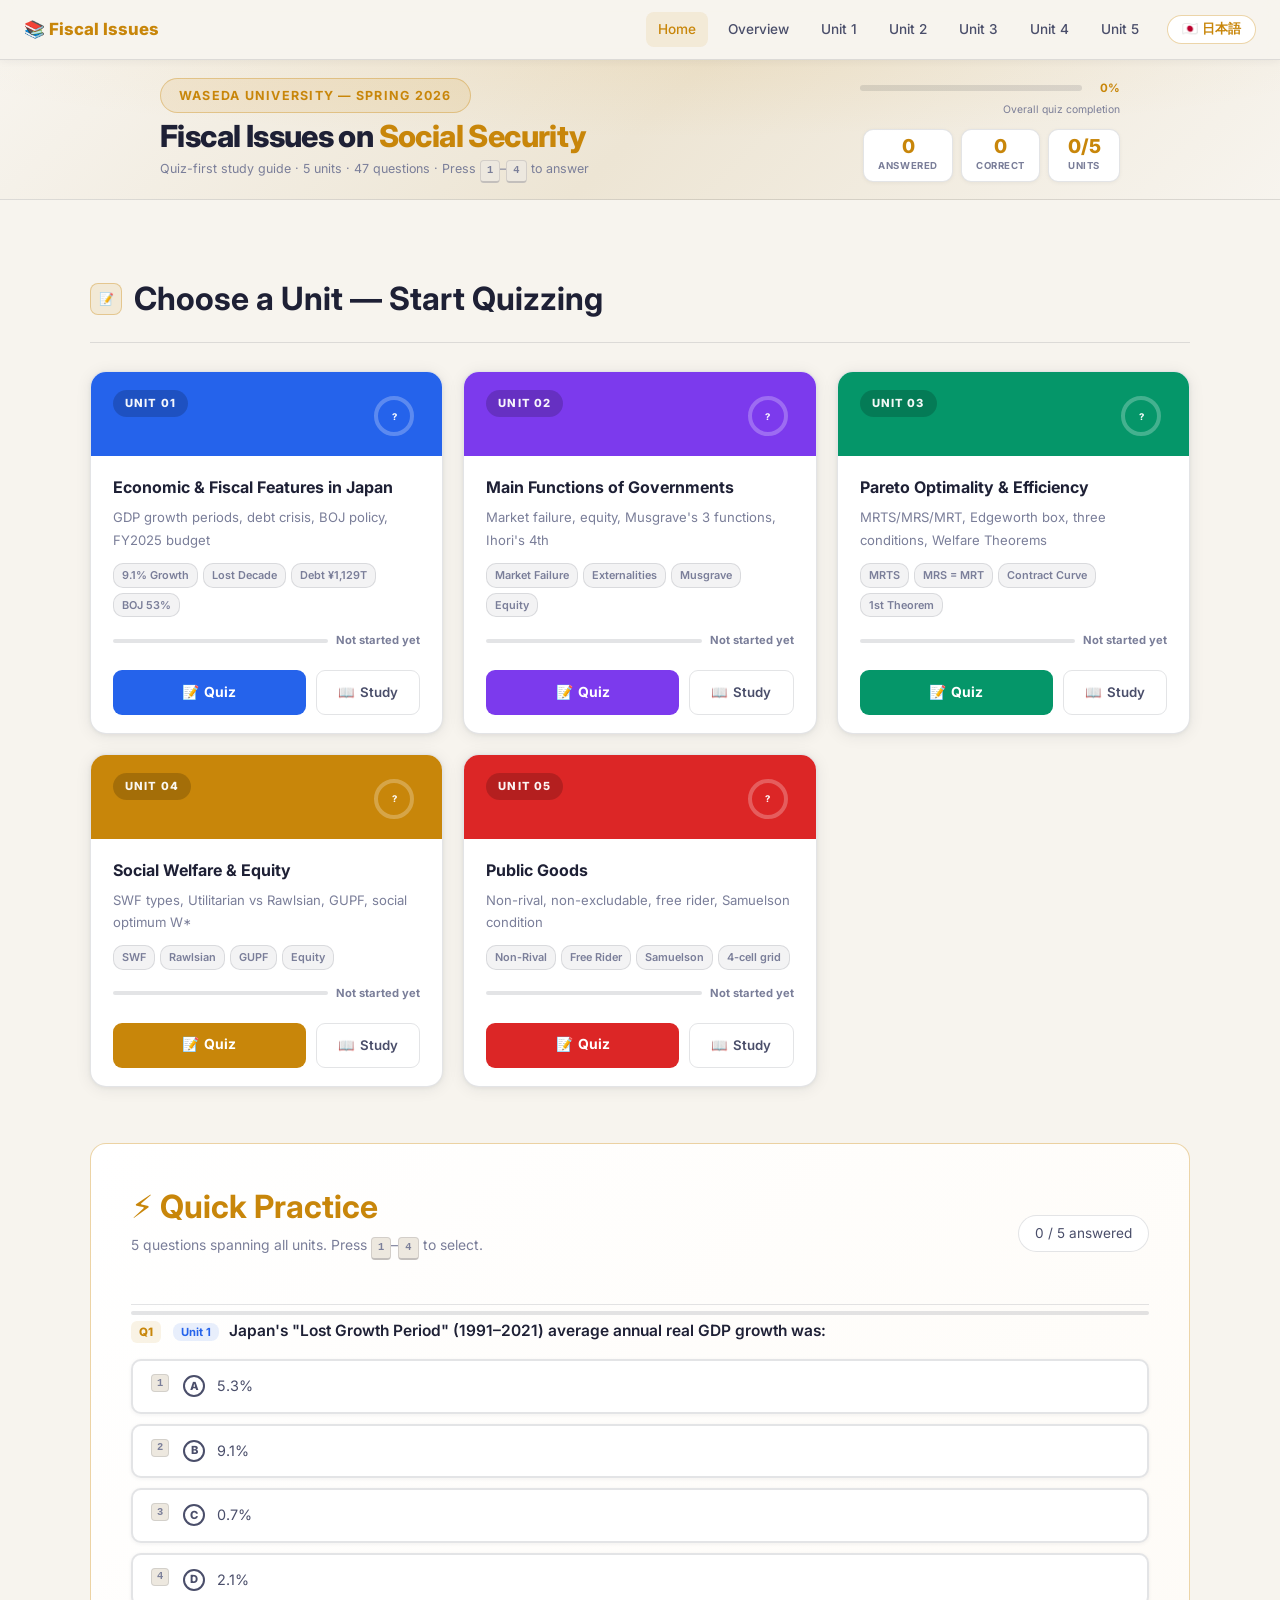
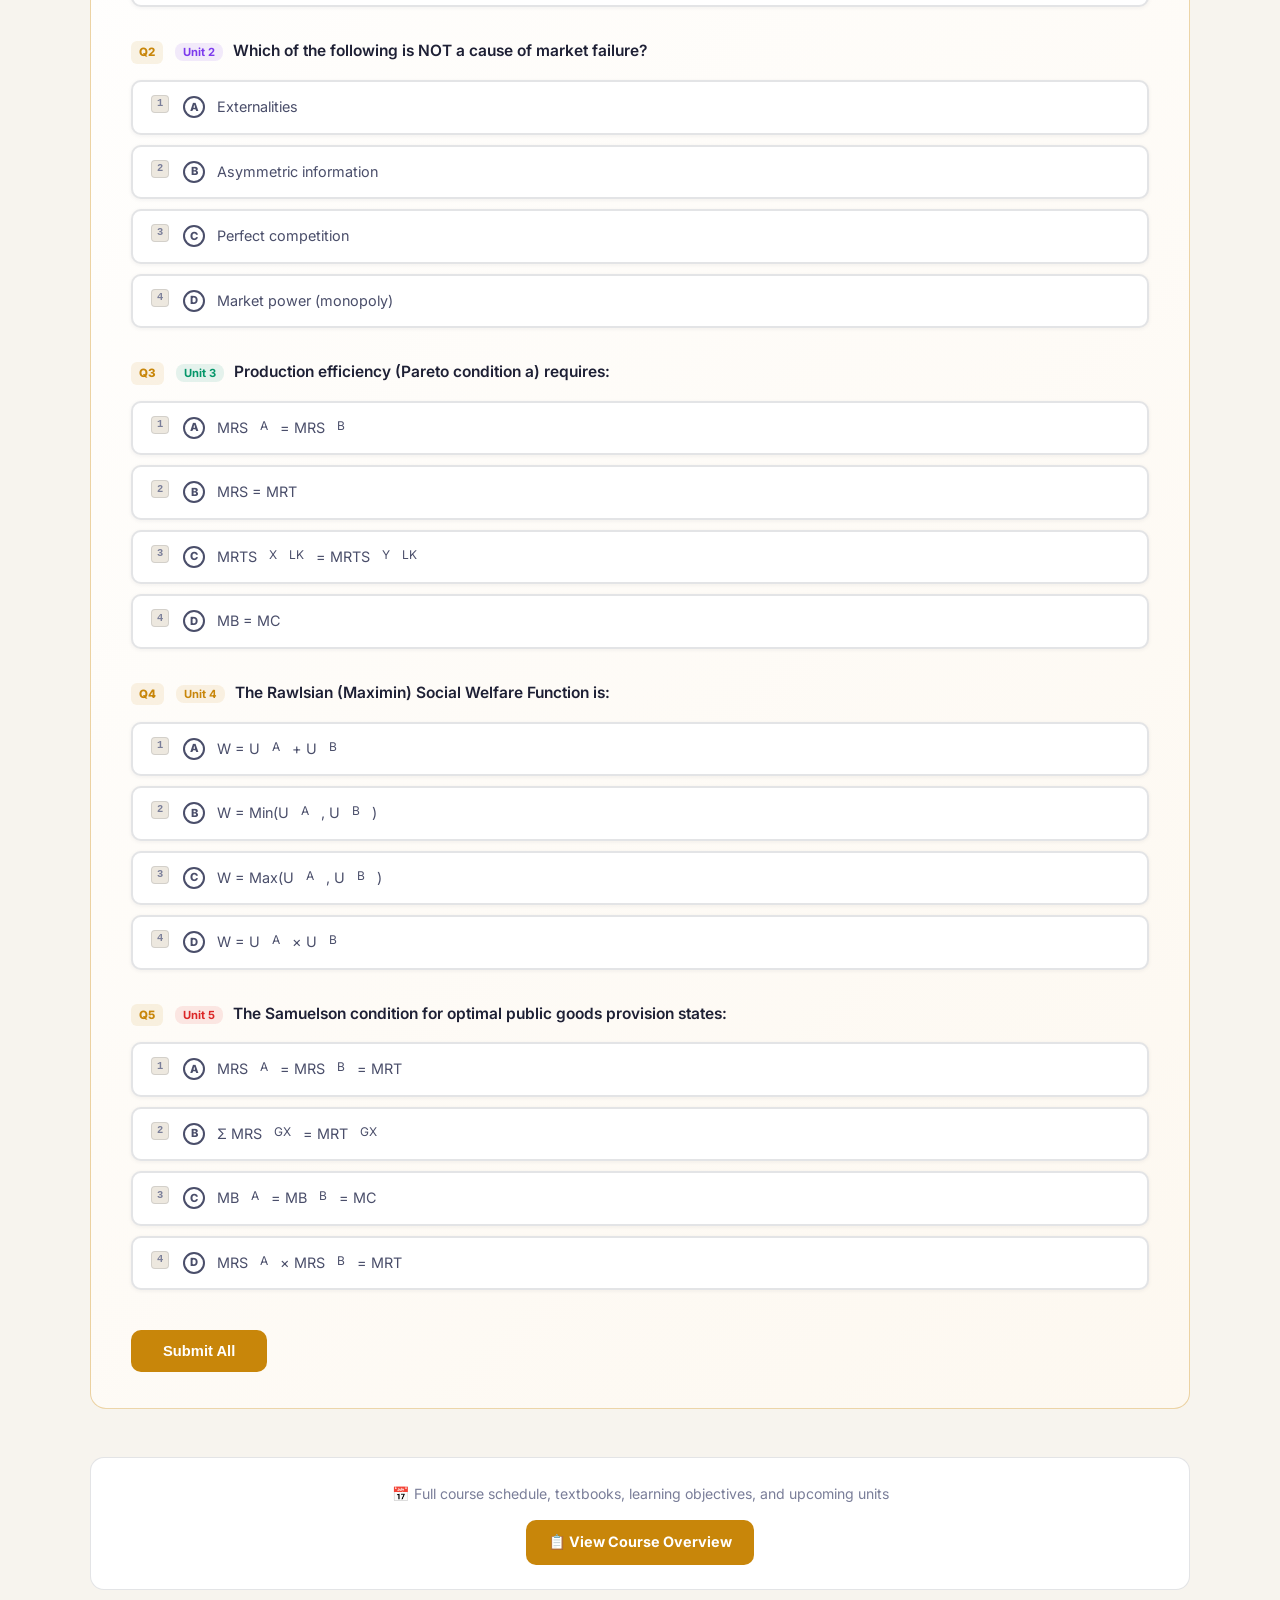
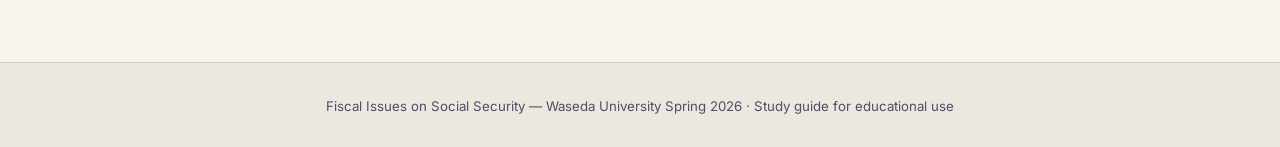
==== commit 59834026: "Add Course Overview page + compact hero + unit deep-links (Units 1–5) - Add overview.html: course sc" ====
--- a/index.html
+++ b/index.html
@@ -13,6 +13,7 @@
 <nav class="topnav">
   <span class="nav-brand">📚 Fiscal Issues</span>
   <a href="index.html" class="active">Home</a>
+  <a href="overview.html">Overview</a>
   <a href="unit1.html">Unit 1</a>
   <a href="unit2.html">Unit 2</a>
   <a href="unit3.html">Unit 3</a>
@@ -21,43 +22,46 @@
   <button class="lang-toggle">🇯🇵 日本語</button>
 </nav>
 
-<!-- ── HERO ── -->
+<!-- ── HERO (compact 2-col) ── -->
 <section class="hero-quiz">
-  <div class="hero-badge en">Waseda University — Spring 2026</div>
-  <div class="hero-badge jp">早稲田大学 — 2026年春学期</div>
-  <h1 class="en">Fiscal Issues on <span>Social Security</span></h1>
-  <h1 class="jp">社会保障の<span>財政問題</span></h1>
-  <p class="hero-sub en">Quiz-first study guide · 5 units · 47 questions · Press <span class="kbd">1</span>–<span class="kbd">4</span> to answer</p>
-  <p class="hero-sub jp">クイズ中心の学習ガイド · 5ユニット · 47問 · <span class="kbd">1</span>〜<span class="kbd">4</span>キーで回答</p>
-
-  <!-- Global progress bar -->
-  <div class="hero-progress-wrap">
-    <div class="hero-progress-row">
-      <div class="hero-progress-track">
-        <div class="hero-progress-fill" id="hero-fill"></div>
-      </div>
-      <span class="hero-progress-pct" id="hero-pct">0%</span>
-    </div>
-    <p style="font-size:0.72rem;color:var(--text-muted);margin-top:6px" class="en">Overall quiz completion</p>
-    <p style="font-size:0.72rem;color:var(--text-muted);margin-top:6px" class="jp">全体クイズ進捗</p>
-  </div>
-
-  <!-- Stat chips -->
-  <div class="stat-row">
-    <div class="stat-chip">
-      <div class="stat-val" id="stat-answered">—</div>
-      <div class="stat-lbl en">Answered</div>
-      <div class="stat-lbl jp">回答済み</div>
-    </div>
-    <div class="stat-chip">
-      <div class="stat-val" id="stat-correct">—</div>
-      <div class="stat-lbl en">Correct</div>
-      <div class="stat-lbl jp">正解</div>
-    </div>
-    <div class="stat-chip">
-      <div class="stat-val" id="stat-units">0/5</div>
-      <div class="stat-lbl en">Units started</div>
-      <div class="stat-lbl jp">開始済みUnit</div>
+  <div class="hero-quiz-row">
+    <!-- Left: title + subtitle -->
+    <div class="hero-quiz-left">
+      <div class="hero-badge en" style="margin-bottom:6px">Waseda University — Spring 2026</div>
+      <div class="hero-badge jp" style="margin-bottom:6px">早稲田大学 — 2026年春学期</div>
+      <h1 class="en">Fiscal Issues on <span>Social Security</span></h1>
+      <h1 class="jp">社会保障の<span>財政問題</span></h1>
+      <p class="hero-sub en">Quiz-first study guide · 5 units · 47 questions · Press <span class="kbd">1</span>–<span class="kbd">4</span> to answer</p>
+      <p class="hero-sub jp">クイズ中心 · 5ユニット · 47問 · <span class="kbd">1</span>〜<span class="kbd">4</span>キーで回答</p>
+    </div>
+
+    <!-- Right: progress + stats -->
+    <div class="hero-quiz-right">
+      <div class="hero-progress-wrap">
+        <div class="hero-progress-row">
+          <div class="hero-progress-track"><div class="hero-progress-fill" id="hero-fill"></div></div>
+          <span class="hero-progress-pct" id="hero-pct">0%</span>
+        </div>
+        <div class="hero-progress-label en">Overall quiz completion</div>
+        <div class="hero-progress-label jp">全体クイズ進捗</div>
+      </div>
+      <div class="stat-row">
+        <div class="stat-chip">
+          <div class="stat-val" id="stat-answered">—</div>
+          <div class="stat-lbl en">Answered</div>
+          <div class="stat-lbl jp">回答済み</div>
+        </div>
+        <div class="stat-chip">
+          <div class="stat-val" id="stat-correct">—</div>
+          <div class="stat-lbl en">Correct</div>
+          <div class="stat-lbl jp">正解</div>
+        </div>
+        <div class="stat-chip">
+          <div class="stat-val" id="stat-units">0/5</div>
+          <div class="stat-lbl en">Units</div>
+          <div class="stat-lbl jp">Units</div>
+        </div>
+      </div>
     </div>
   </div>
 </section>
@@ -360,55 +364,14 @@
     <div class="quiz-result"></div>
   </div><!-- /quick-drill -->
 
-  <!-- ── COURSE OVERVIEW ── -->
-  <div class="concept-section" style="margin-top:56px">
-    <div class="section-header">
-      <div class="section-num">ℹ</div>
-      <h2 class="en">Course at a Glance</h2>
-      <h2 class="jp">コース概要</h2>
-    </div>
-
-    <div class="card-grid" style="margin-bottom:28px">
-      <div class="card">
-        <h3 style="color:var(--accent);margin-bottom:8px">🎯 <span class="en">Main Objective</span><span class="jp">主な目的</span></h3>
-        <p class="en">Understand both theory and practice of social security as government spending — evaluating policies through the lens of <strong style="color:var(--text-primary)">efficiency</strong> and <strong style="color:var(--text-primary)">equity</strong>.</p>
-        <p class="jp">社会保障（政府支出）を理論・実践の両面から理解し、<strong style="color:var(--text-primary)">効率性</strong>と<strong style="color:var(--text-primary)">公平性</strong>の視点で政策を評価する。</p>
-      </div>
-      <div class="card">
-        <h3 style="color:var(--accent);margin-bottom:8px">🏛️ <span class="en">3 Government Functions</span><span class="jp">政府の3機能</span></h3>
-        <p class="en"><strong style="color:var(--text-primary)">① Resource Allocation</strong> · <strong style="color:var(--text-primary)">② Income Redistribution</strong> · <strong style="color:var(--text-primary)">③ Macroeconomic Stabilization</strong>. Social security primarily relates to ②. Ihori adds ④ Dynamic Optimization.</p>
-        <p class="jp"><strong style="color:var(--text-primary)">①資源配分</strong> · <strong style="color:var(--text-primary)">②所得再分配</strong> · <strong style="color:var(--text-primary)">③マクロ安定化</strong>。社会保障は主に②。井堀は④動的最適化を追加。</p>
-      </div>
-      <div class="card">
-        <h3 style="color:var(--accent);margin-bottom:8px">📚 <span class="en">Key Textbooks</span><span class="jp">主要教科書</span></h3>
-        <p style="font-size:0.85rem"><strong style="color:var(--text-primary)">Cullis & Jones</strong> — Public Finance &amp; Public Choice, 3e (2009)<br><span style="color:var(--text-muted);font-size:0.8rem">Rosen &amp; Gayer · Musgrave &amp; Musgrave · Ihori (2017)</span></p>
-      </div>
-    </div>
-
-    <!-- Compact schedule -->
-    <details style="margin-top:4px">
-      <summary style="cursor:pointer;font-weight:700;color:var(--text-primary);font-size:0.95rem;padding:10px 0;list-style:none;display:flex;align-items:center;gap:8px">
-        <span style="color:var(--accent)">📅</span>
-        <span class="en">Full Course Schedule</span>
-        <span class="jp">全授業スケジュール</span>
-        <span style="margin-left:auto;color:var(--text-muted);font-size:0.8rem;font-weight:400" class="en">(click to expand)</span>
-        <span style="margin-left:auto;color:var(--text-muted);font-size:0.8rem;font-weight:400" class="jp">（クリックで展開）</span>
-      </summary>
-      <table class="styled-table" style="margin-top:12px">
-        <thead><tr>
-          <th style="width:48px">#</th>
-          <th class="en">Topic</th><th class="jp">テーマ</th>
-          <th style="width:110px" class="en">Status</th><th style="width:110px" class="jp">状況</th>
-        </tr></thead>
-        <tbody>
-          <tr><td>Ⅱ</td><td class="en">Economic & Fiscal Features · Main Functions</td><td class="jp">経済・財政の特徴・主要機能</td><td><a href="unit1.html" style="color:var(--success);font-weight:600">✓ Unit 1&2</a></td></tr>
-          <tr><td>Ⅲ</td><td class="en">Pareto Optimality</td><td class="jp">パレート最適</td><td><a href="unit3.html" style="color:var(--success);font-weight:600">✓ Unit 3</a></td></tr>
-          <tr><td>Ⅳ</td><td class="en">Social Welfare & Equity</td><td class="jp">社会厚生・公平性</td><td><a href="unit4.html" style="color:var(--success);font-weight:600">✓ Unit 4</a></td></tr>
-          <tr><td>Ⅴ</td><td class="en">Public Goods</td><td class="jp">公共財</td><td><a href="unit5.html" style="color:var(--success);font-weight:600">✓ Unit 5</a></td></tr>
-          <tr><td>Ⅵ–ⅩⅢ</td><td class="en">Pensions, Redistribution, Welfare Programs…</td><td class="jp">年金・再分配・福祉プログラム…</td><td><span style="color:var(--text-muted);font-size:0.85rem" class="en">Coming soon</span><span style="color:var(--text-muted);font-size:0.85rem" class="jp">近日公開</span></td></tr>
-        </tbody>
-      </table>
-    </details>
+  <!-- ── COURSE OVERVIEW TEASER ── -->
+  <div style="text-align:center;margin-top:48px;padding:24px;background:var(--bg-card);border:1px solid var(--border);border-radius:14px">
+    <p style="font-size:0.88rem;color:var(--text-muted);margin-bottom:14px" class="en">📅 Full course schedule, textbooks, learning objectives, and upcoming units</p>
+    <p style="font-size:0.88rem;color:var(--text-muted);margin-bottom:14px" class="jp">📅 全授業スケジュール・教科書・学習目標・今後のユニット</p>
+    <a href="overview.html" style="display:inline-flex;align-items:center;gap:8px;background:var(--accent);color:#fff;border-radius:10px;padding:10px 22px;font-weight:700;font-size:0.9rem;transition:opacity .2s" onmouseover="this.style.opacity='.85'" onmouseout="this.style.opacity='1'">
+      <span class="en">📋 View Course Overview</span>
+      <span class="jp">📋 授業概要を見る</span>
+    </a>
   </div>
 
 </main>
--- a/styles.css
+++ b/styles.css
@@ -507,31 +507,40 @@
    INTERACTIVE / QUIZ-CENTRIC ADDITIONS
    ══════════════════════════════════════════ */
 
-/* ── Hero quiz variant ── */
+/* ── Hero quiz variant (compact 2-col) ── */
 .hero-quiz {
   background: linear-gradient(135deg, #f7f4ee 0%, #ede5d4 50%, #f7f4ee 100%);
   border-bottom: 1px solid var(--border);
-  padding: 56px 24px 40px;
-  text-align: center;
+  padding: 18px 24px 16px;
   position: relative; overflow: hidden;
 }
 .hero-quiz::before {
   content: '';
   position: absolute; inset: 0;
-  background: radial-gradient(ellipse 80% 60% at 50% 0%, rgba(200,134,10,0.10) 0%, transparent 70%);
+  background: radial-gradient(ellipse 80% 80% at 50% 0%, rgba(200,134,10,0.08) 0%, transparent 70%);
   pointer-events: none;
 }
-.hero-quiz h1 { margin-bottom: 10px; }
+/* Two-column row inside hero */
+.hero-quiz-row {
+  display: flex; align-items: center; gap: 32px;
+  max-width: 960px; margin: 0 auto;
+}
+.hero-quiz-left { flex: 1; min-width: 0; }
+.hero-quiz-right { flex: 0 0 auto; display: flex; flex-direction: column; align-items: flex-end; gap: 10px; }
+.hero-quiz h1 {
+  font-size: clamp(1.3rem, 2.8vw, 1.9rem);
+  margin-bottom: 4px; line-height: 1.15;
+}
 .hero-quiz h1 span { color: var(--accent); }
-.hero-quiz .hero-sub { color: var(--text-muted); font-size: 0.9rem; margin-bottom: 28px; }
+.hero-quiz .hero-sub {
+  color: var(--text-muted); font-size: 0.78rem; margin: 0;
+}
 
 /* Total progress bar in hero */
-.hero-progress-wrap {
-  max-width: 380px; margin: 0 auto 28px;
-}
-.hero-progress-row { display: flex; align-items: center; gap: 10px; }
+.hero-progress-wrap { width: 260px; }
+.hero-progress-row { display: flex; align-items: center; gap: 8px; }
 .hero-progress-track {
-  flex: 1; height: 8px; background: var(--border);
+  flex: 1; height: 6px; background: var(--border);
   border-radius: 4px; overflow: hidden;
 }
 .hero-progress-fill {
@@ -539,29 +548,40 @@
   border-radius: 4px; transition: width .8s ease; width: 0%;
 }
 .hero-progress-pct {
-  font-size: 0.78rem; font-weight: 700; color: var(--accent); min-width: 34px;
+  font-size: 0.72rem; font-weight: 700; color: var(--accent); min-width: 30px; text-align: right;
+}
+.hero-progress-label {
+  font-size: 0.65rem; color: var(--text-muted); margin-top: 3px; text-align: right;
 }
 
 /* ── Stats row ── */
 .stat-row {
-  display: flex; flex-wrap: wrap; gap: 14px;
-  justify-content: center; margin-bottom: 8px;
+  display: flex; flex-wrap: wrap; gap: 8px;
+  justify-content: flex-end;
 }
 .stat-chip {
   background: var(--bg-card);
   border: 1px solid var(--border);
-  border-radius: 12px; padding: 12px 20px;
+  border-radius: 10px; padding: 7px 14px;
   text-align: center;
-  box-shadow: var(--shadow);
-  min-width: 100px;
+  box-shadow: 0 1px 4px rgba(0,0,0,0.05);
+  min-width: 72px;
 }
 .stat-chip .stat-val {
-  font-size: 1.6rem; font-weight: 800;
+  font-size: 1.2rem; font-weight: 800;
   color: var(--accent); line-height: 1;
 }
 .stat-chip .stat-lbl {
-  font-size: 0.68rem; font-weight: 700; letter-spacing: 0.07em;
-  color: var(--text-muted); text-transform: uppercase; margin-top: 3px;
+  font-size: 0.6rem; font-weight: 700; letter-spacing: 0.06em;
+  color: var(--text-muted); text-transform: uppercase; margin-top: 2px;
+}
+
+/* Mobile: stack hero vertically */
+@media (max-width: 600px) {
+  .hero-quiz-row { flex-direction: column; align-items: flex-start; gap: 14px; }
+  .hero-quiz-right { align-items: flex-start; width: 100%; }
+  .hero-progress-wrap { width: 100%; }
+  .stat-row { justify-content: flex-start; }
 }
 
 /* ── Unit deck grid ── */
@@ -767,3 +787,55 @@
 /* ── Quiz section sticky score badge ── */
 .quiz-section { scroll-margin-top: 72px; }
 
+/* ── Coming Soon unit cards ── */
+.udc.coming-soon { opacity: 0.62; pointer-events: none; }
+.udc.coming-soon .udc-top { background: var(--bg-card) !important; border: 2px dashed var(--border); }
+.udc.coming-soon .udc-num-badge { background: transparent; color: var(--text-muted); border: 1px solid var(--border); }
+.coming-soon-badge {
+  display: inline-flex; align-items: center; gap: 4px;
+  font-size: 0.68rem; font-weight: 700; letter-spacing: 0.06em;
+  text-transform: uppercase; color: var(--text-muted);
+  background: rgba(30,32,53,0.06); border: 1px solid var(--border);
+  border-radius: 8px; padding: 3px 10px; margin-top: 6px;
+}
+
+/* ── Overview page schedule table ── */
+.schedule-table { width: 100%; border-collapse: collapse; font-size: 0.88rem; }
+.schedule-table th {
+  background: var(--bg-card); border: 1px solid var(--border);
+  padding: 9px 12px; text-align: left; font-size: 0.75rem;
+  font-weight: 700; letter-spacing: 0.05em; text-transform: uppercase; color: var(--text-muted);
+}
+.schedule-table td {
+  border: 1px solid var(--border); padding: 9px 12px;
+  vertical-align: top; color: var(--text-secondary);
+}
+.schedule-table tr:nth-child(even) td { background: rgba(30,32,53,0.02); }
+.schedule-table .week-num { font-weight: 700; color: var(--text-primary); white-space: nowrap; }
+.schedule-table .week-avail td { background: rgba(200,134,10,0.04); }
+.schedule-table .status-done {
+  color: var(--success); font-weight: 700; font-size: 0.8rem; white-space: nowrap;
+}
+.schedule-table .status-soon {
+  color: var(--text-muted); font-size: 0.8rem; white-space: nowrap;
+}
+
+/* ── Overview book card ── */
+.book-card {
+  background: var(--bg-card); border: 1px solid var(--border);
+  border-radius: 10px; padding: 16px 18px;
+  display: flex; gap: 14px; align-items: flex-start;
+}
+.book-icon { font-size: 2rem; flex-shrink: 0; }
+.book-info h4 { margin-bottom: 4px; font-size: 0.95rem; color: var(--text-primary); }
+.book-info p { font-size: 0.8rem; color: var(--text-muted); margin: 0; }
+
+/* ── Objective callout pills ── */
+.obj-list { display: flex; flex-wrap: wrap; gap: 8px; margin-top: 12px; }
+.obj-pill {
+  background: var(--bg-card); border: 1px solid var(--border);
+  border-radius: 20px; padding: 5px 14px;
+  font-size: 0.8rem; font-weight: 600; color: var(--text-secondary);
+  display: flex; align-items: center; gap: 6px;
+}
+
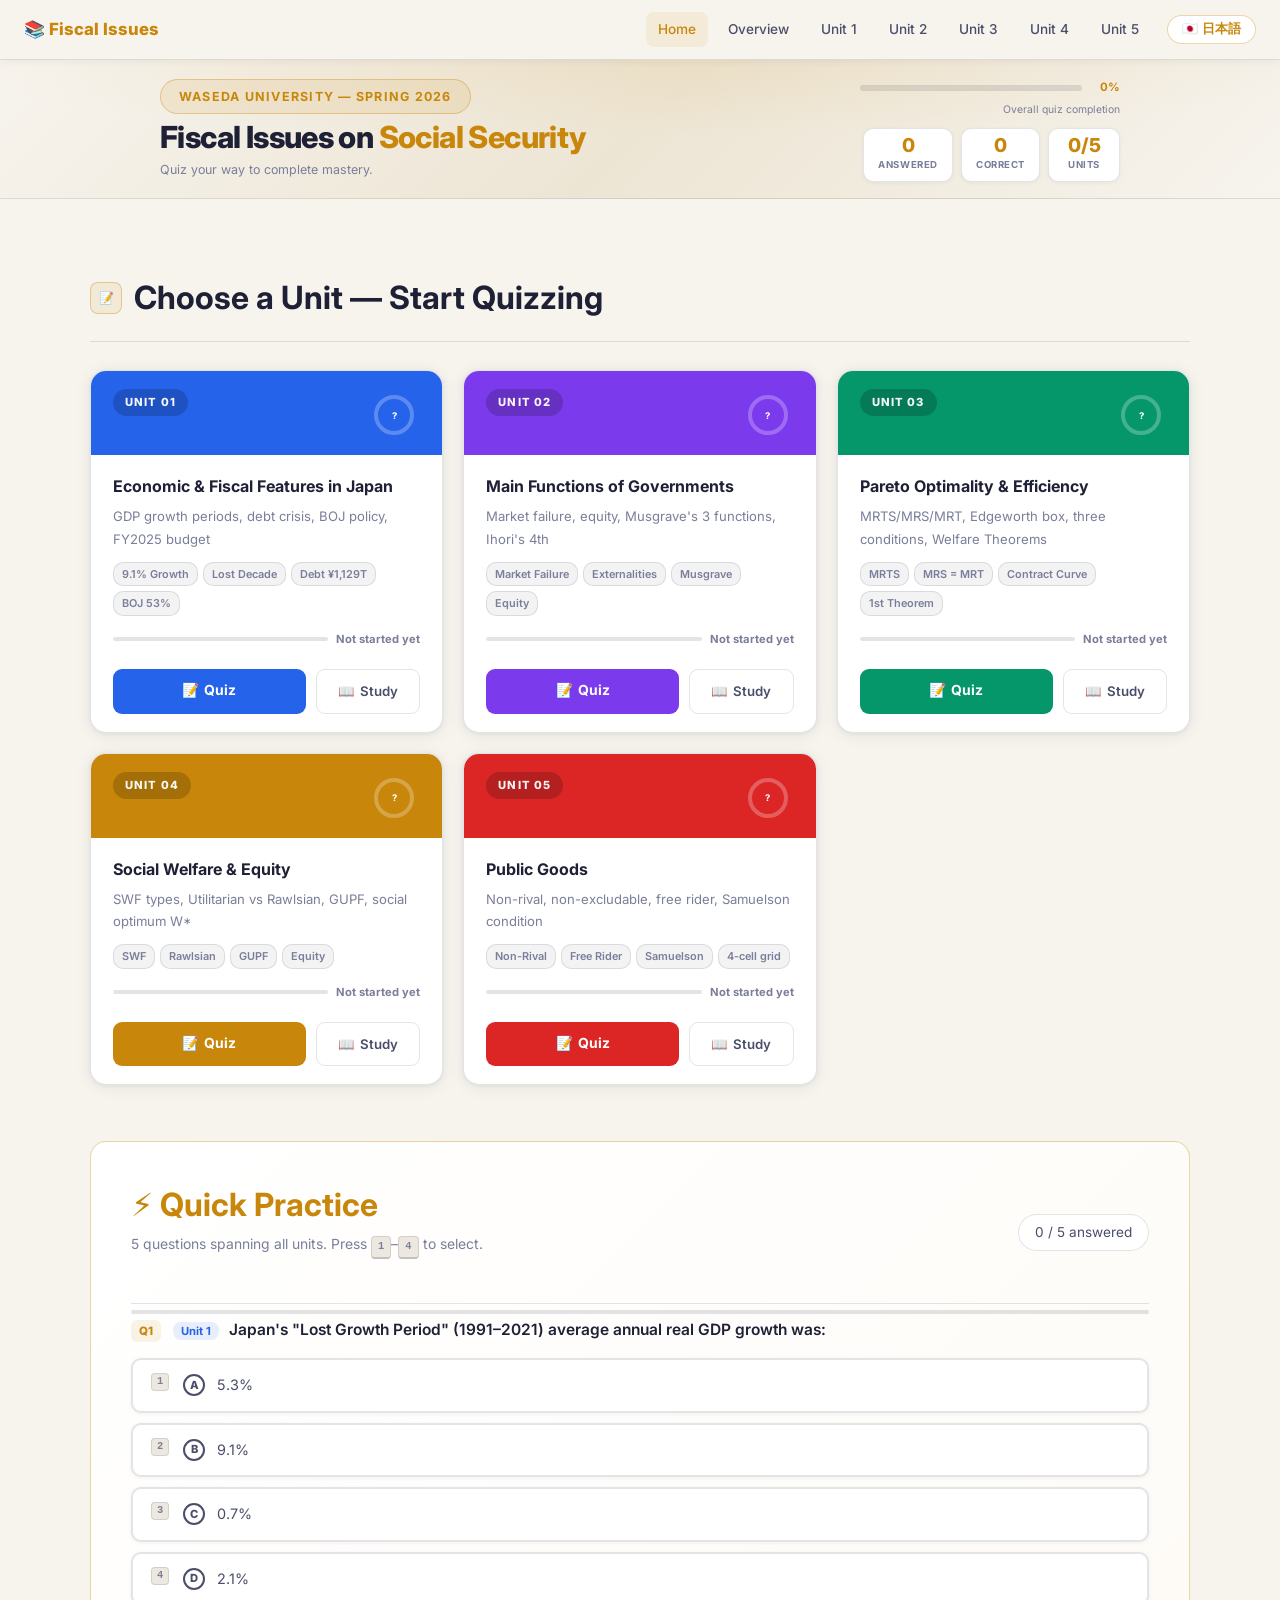
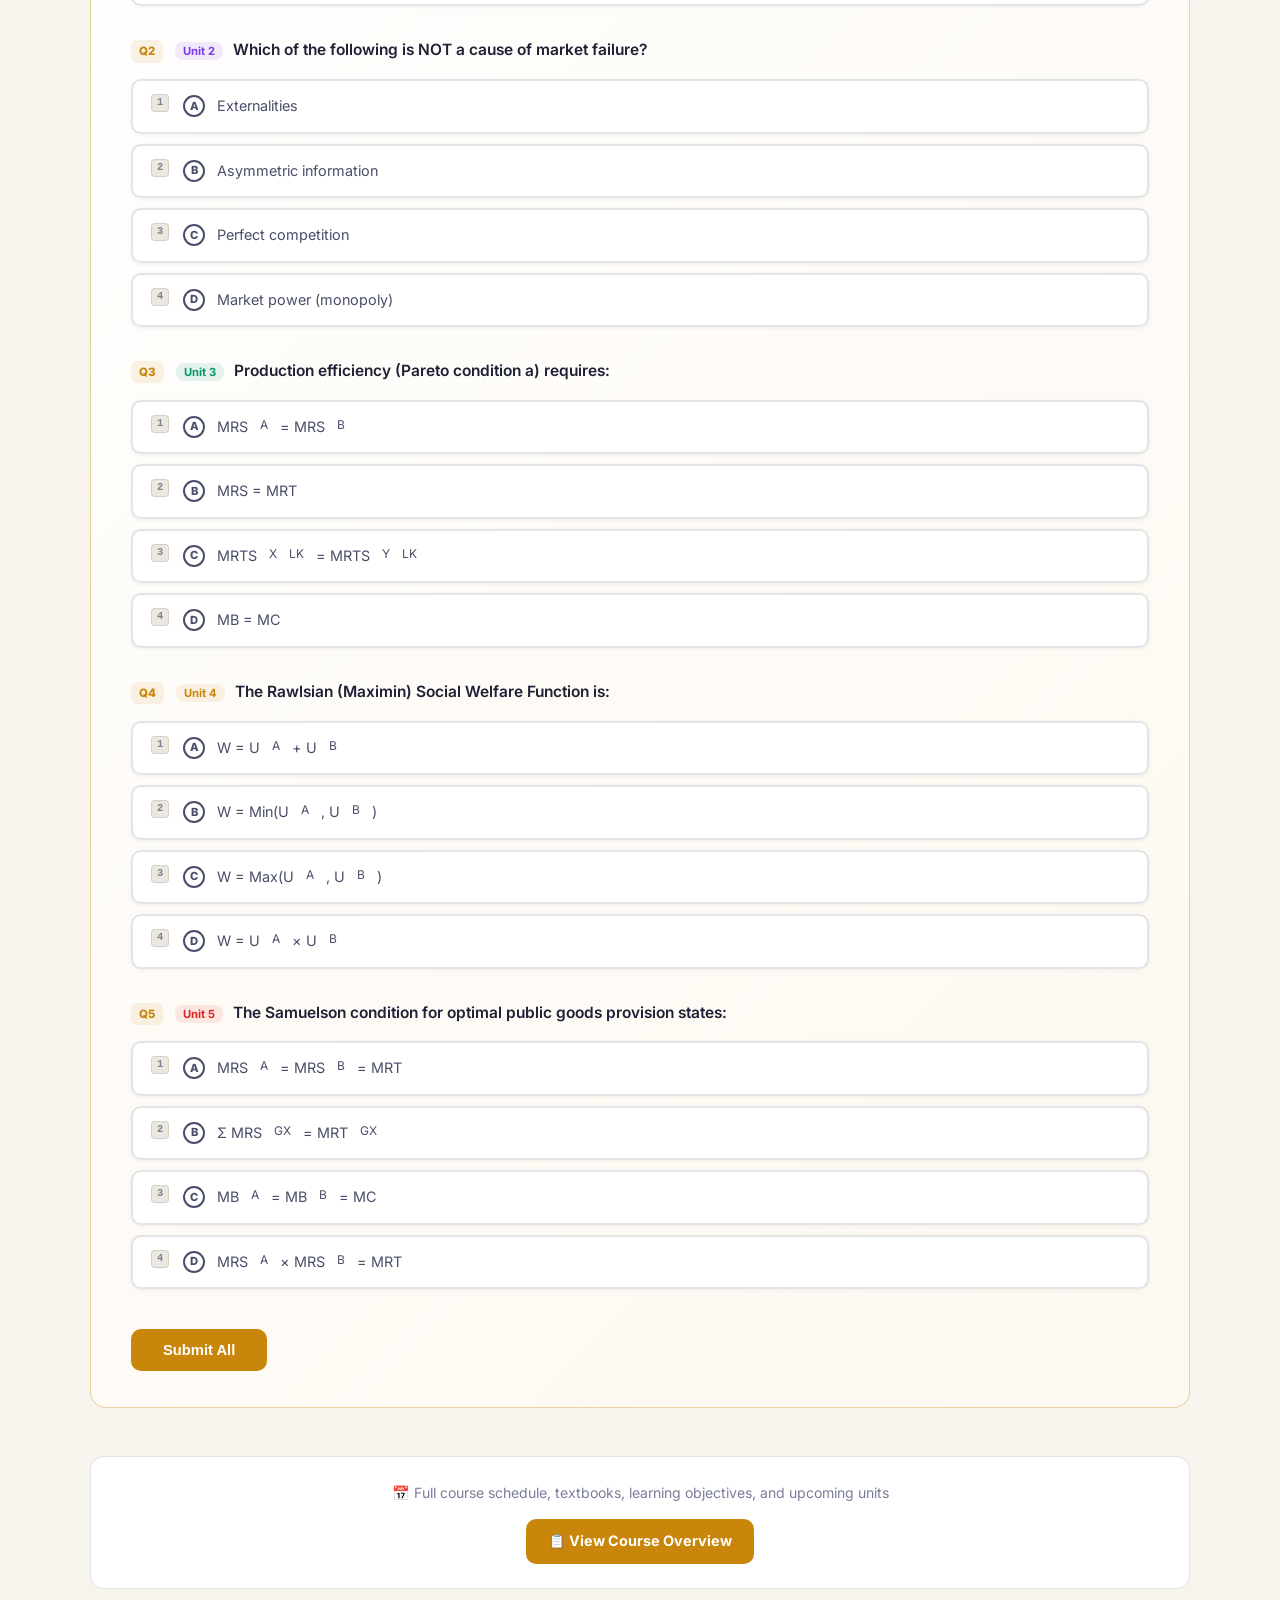
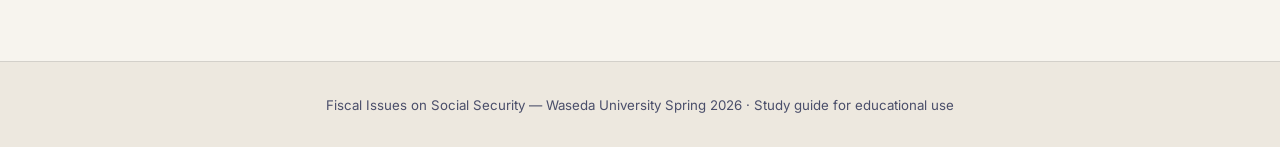
==== commit 62752ab2: "Simplify hero subtitle to motivational one-liner" ====
--- a/index.html
+++ b/index.html
@@ -31,8 +31,8 @@
       <div class="hero-badge jp" style="margin-bottom:6px">早稲田大学 — 2026年春学期</div>
       <h1 class="en">Fiscal Issues on <span>Social Security</span></h1>
       <h1 class="jp">社会保障の<span>財政問題</span></h1>
-      <p class="hero-sub en">Quiz-first study guide · 5 units · 47 questions · Press <span class="kbd">1</span>–<span class="kbd">4</span> to answer</p>
-      <p class="hero-sub jp">クイズ中心 · 5ユニット · 47問 · <span class="kbd">1</span>〜<span class="kbd">4</span>キーで回答</p>
+      <p class="hero-sub en">Quiz your way to complete mastery.</p>
+      <p class="hero-sub jp">クイズで、完全理解へ。</p>
     </div>
 
     <!-- Right: progress + stats -->
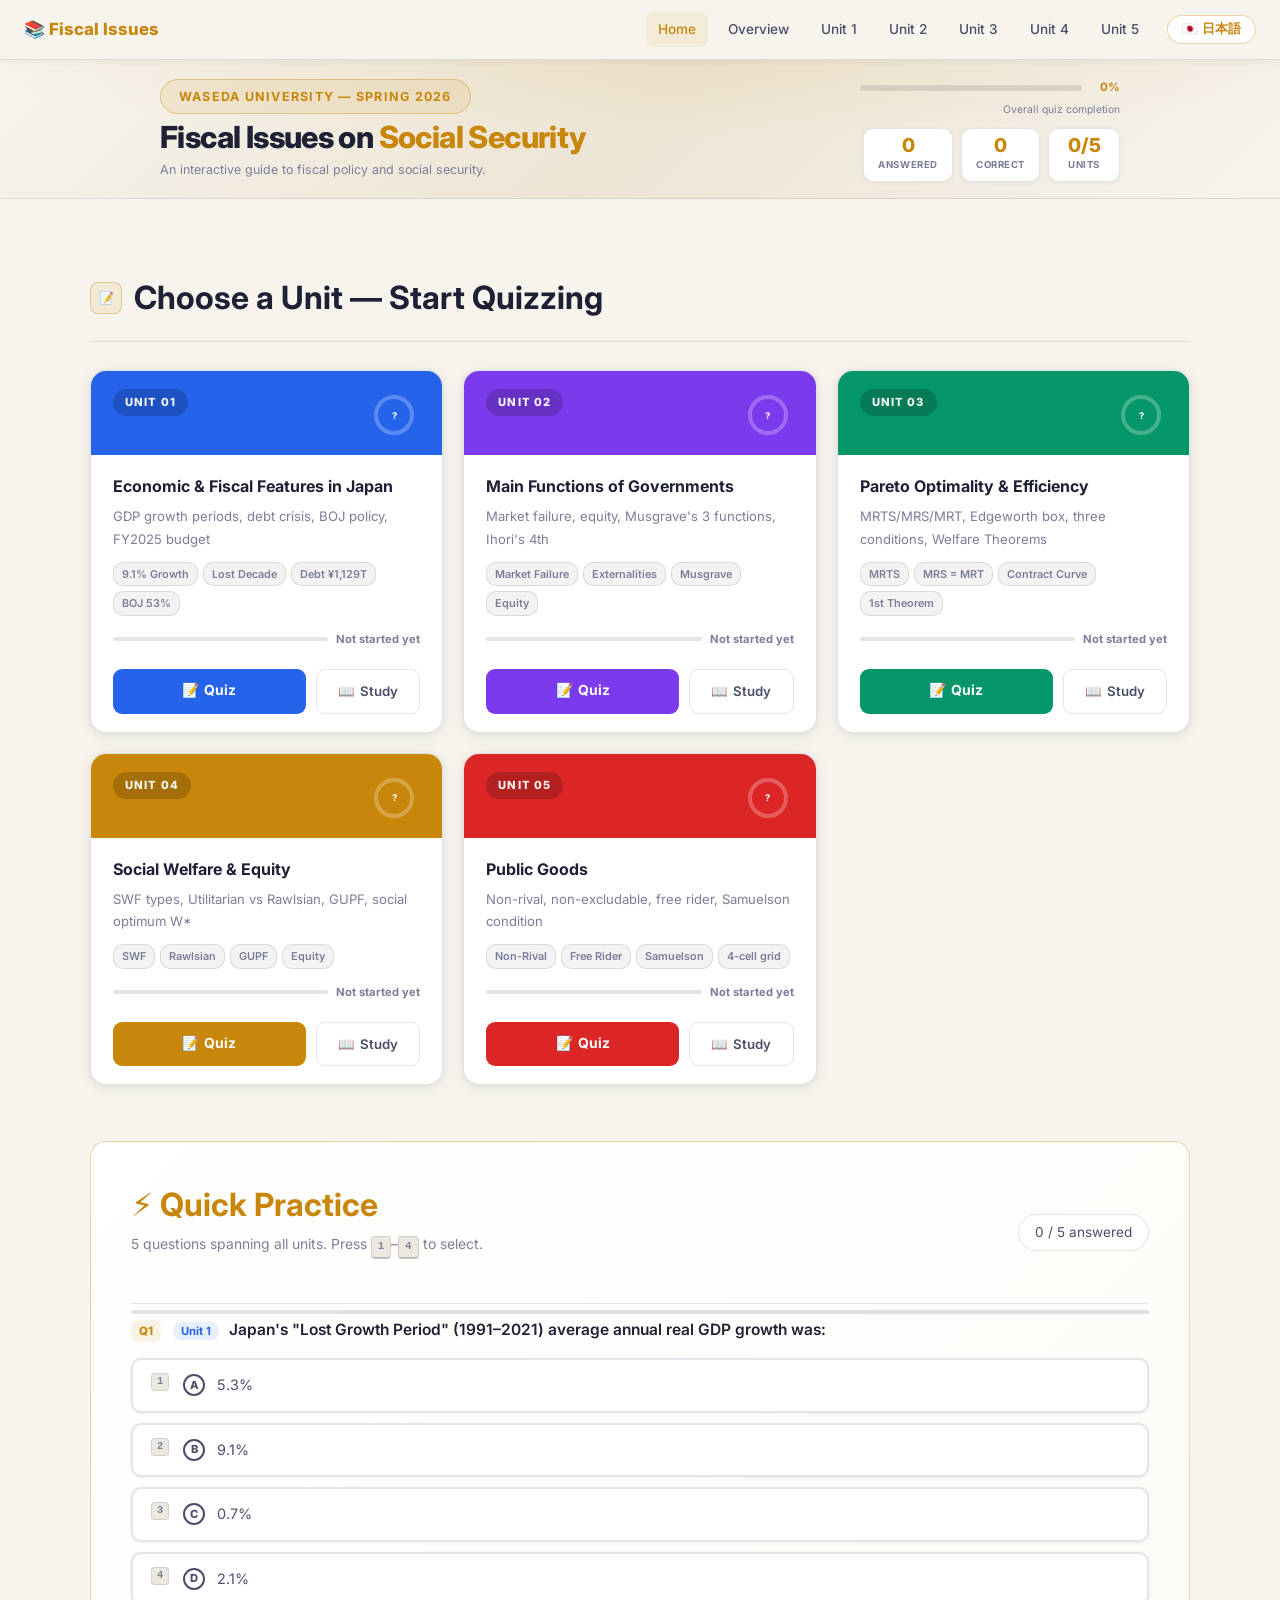
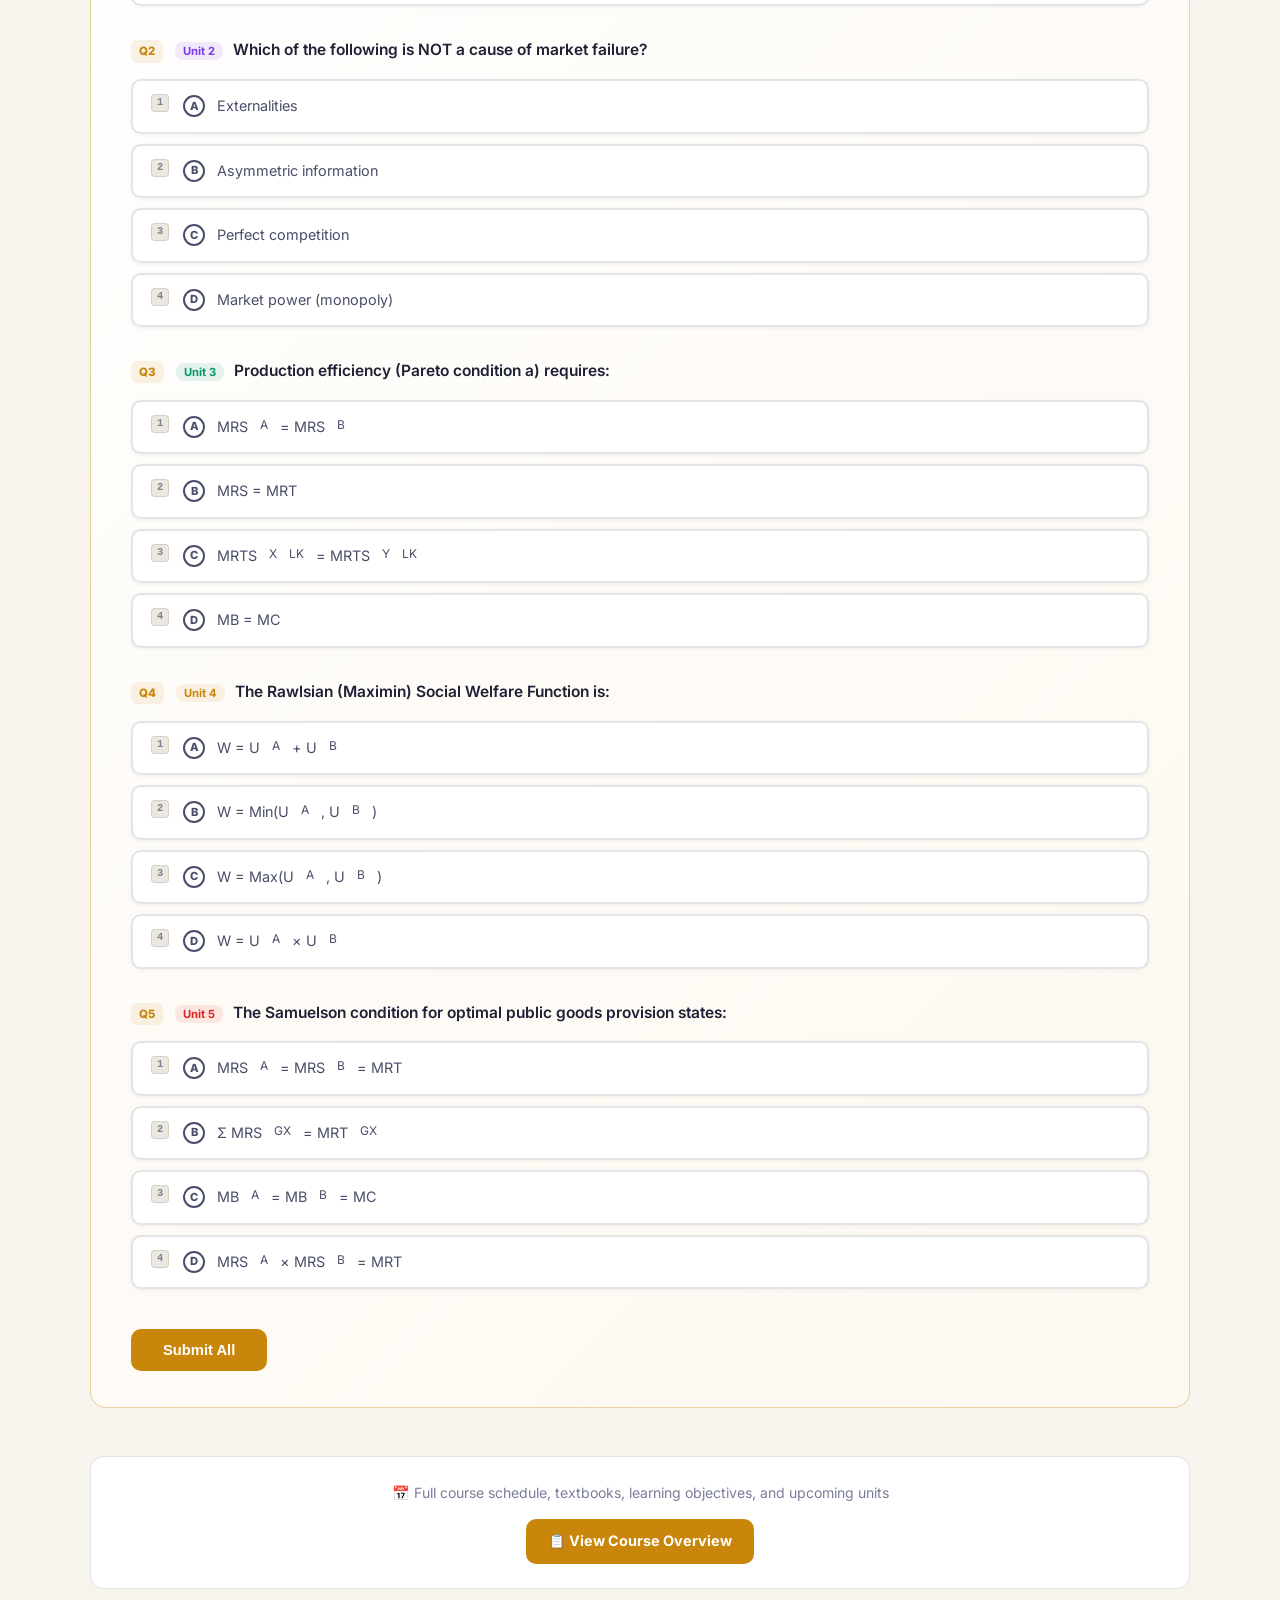
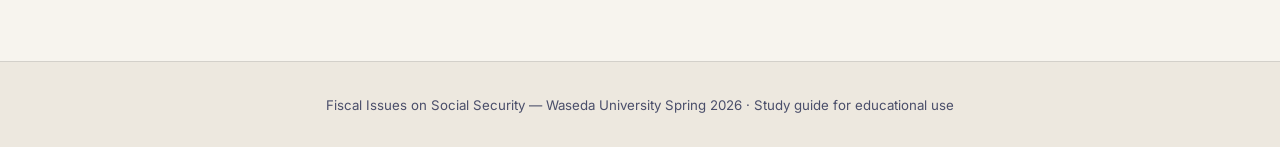
==== commit c923b6a5: "Update hero subtitle" ====
--- a/index.html
+++ b/index.html
@@ -31,8 +31,8 @@
       <div class="hero-badge jp" style="margin-bottom:6px">早稲田大学 — 2026年春学期</div>
       <h1 class="en">Fiscal Issues on <span>Social Security</span></h1>
       <h1 class="jp">社会保障の<span>財政問題</span></h1>
-      <p class="hero-sub en">Quiz your way to complete mastery.</p>
-      <p class="hero-sub jp">クイズで、完全理解へ。</p>
+      <p class="hero-sub en">An interactive guide to fiscal policy and social security.</p>
+      <p class="hero-sub jp">財政政策と社会保障を、対話的に学ぶ。</p>
     </div>
 
     <!-- Right: progress + stats -->
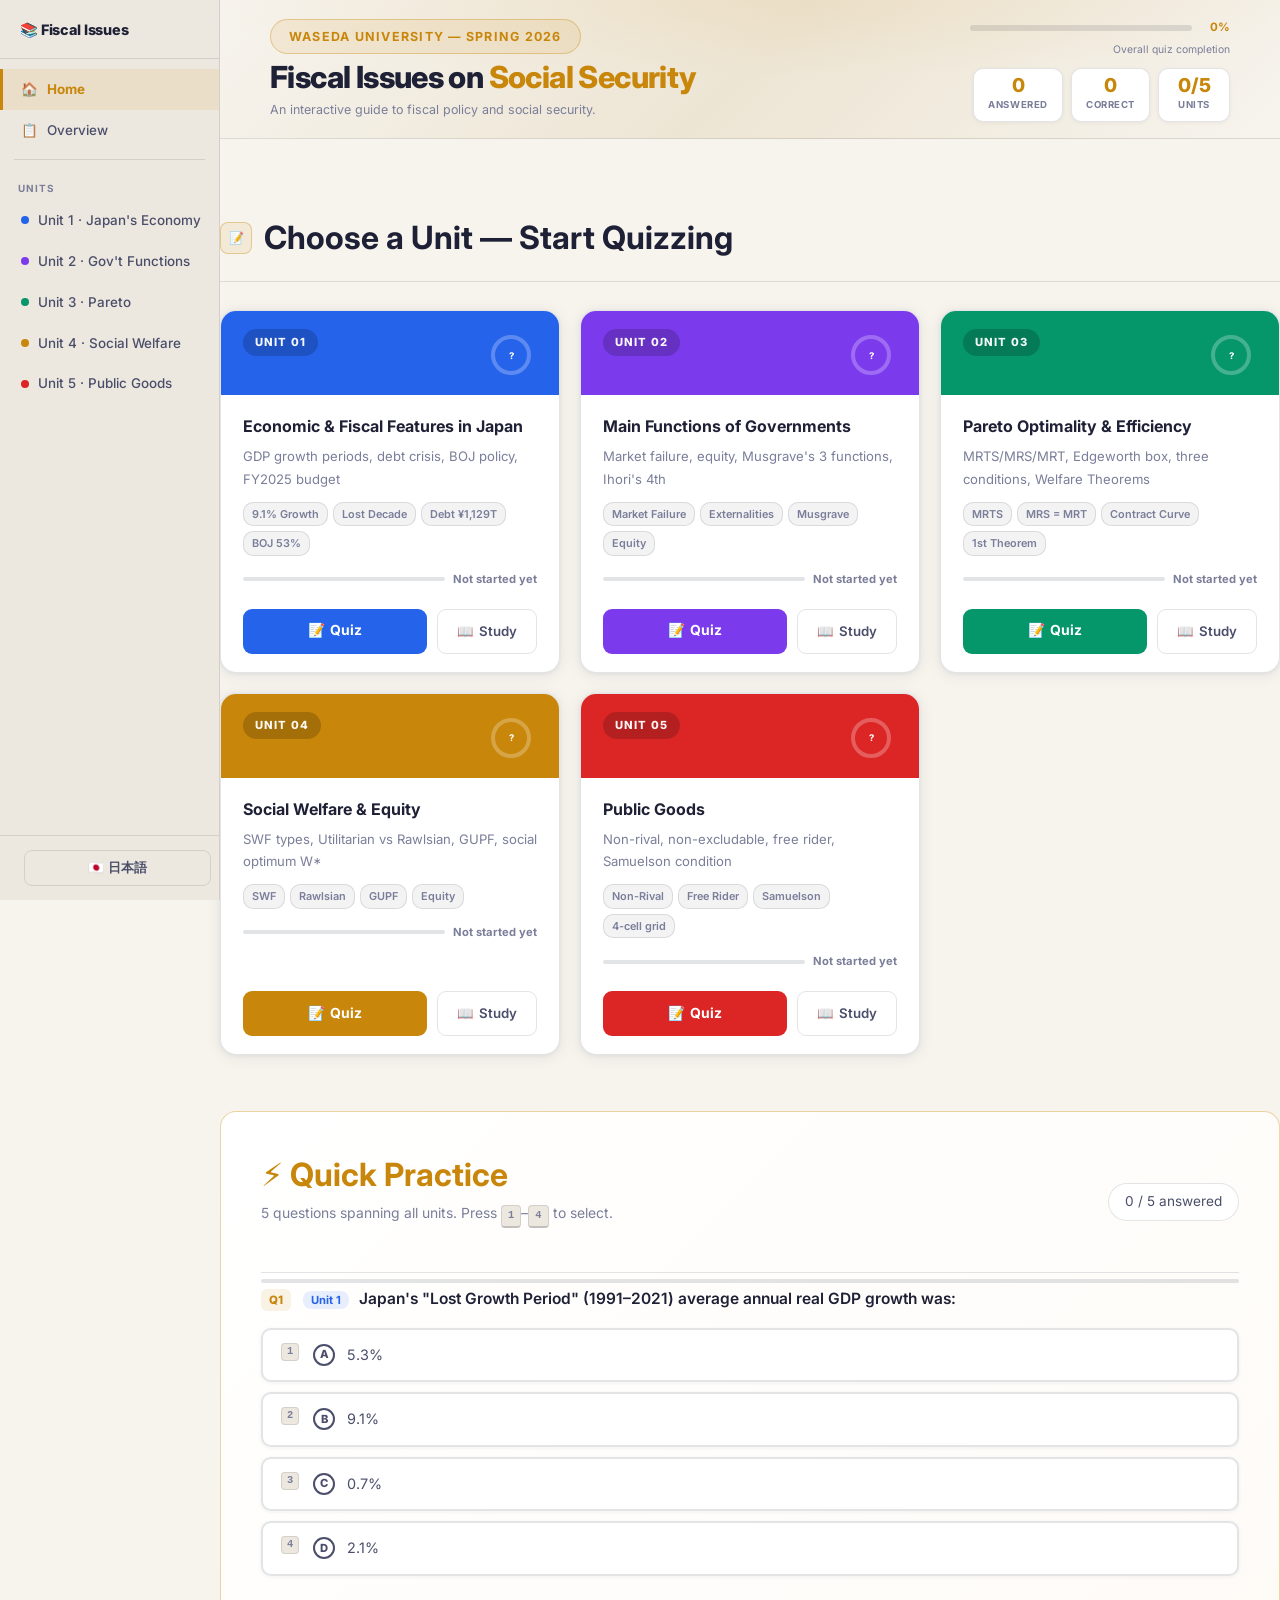
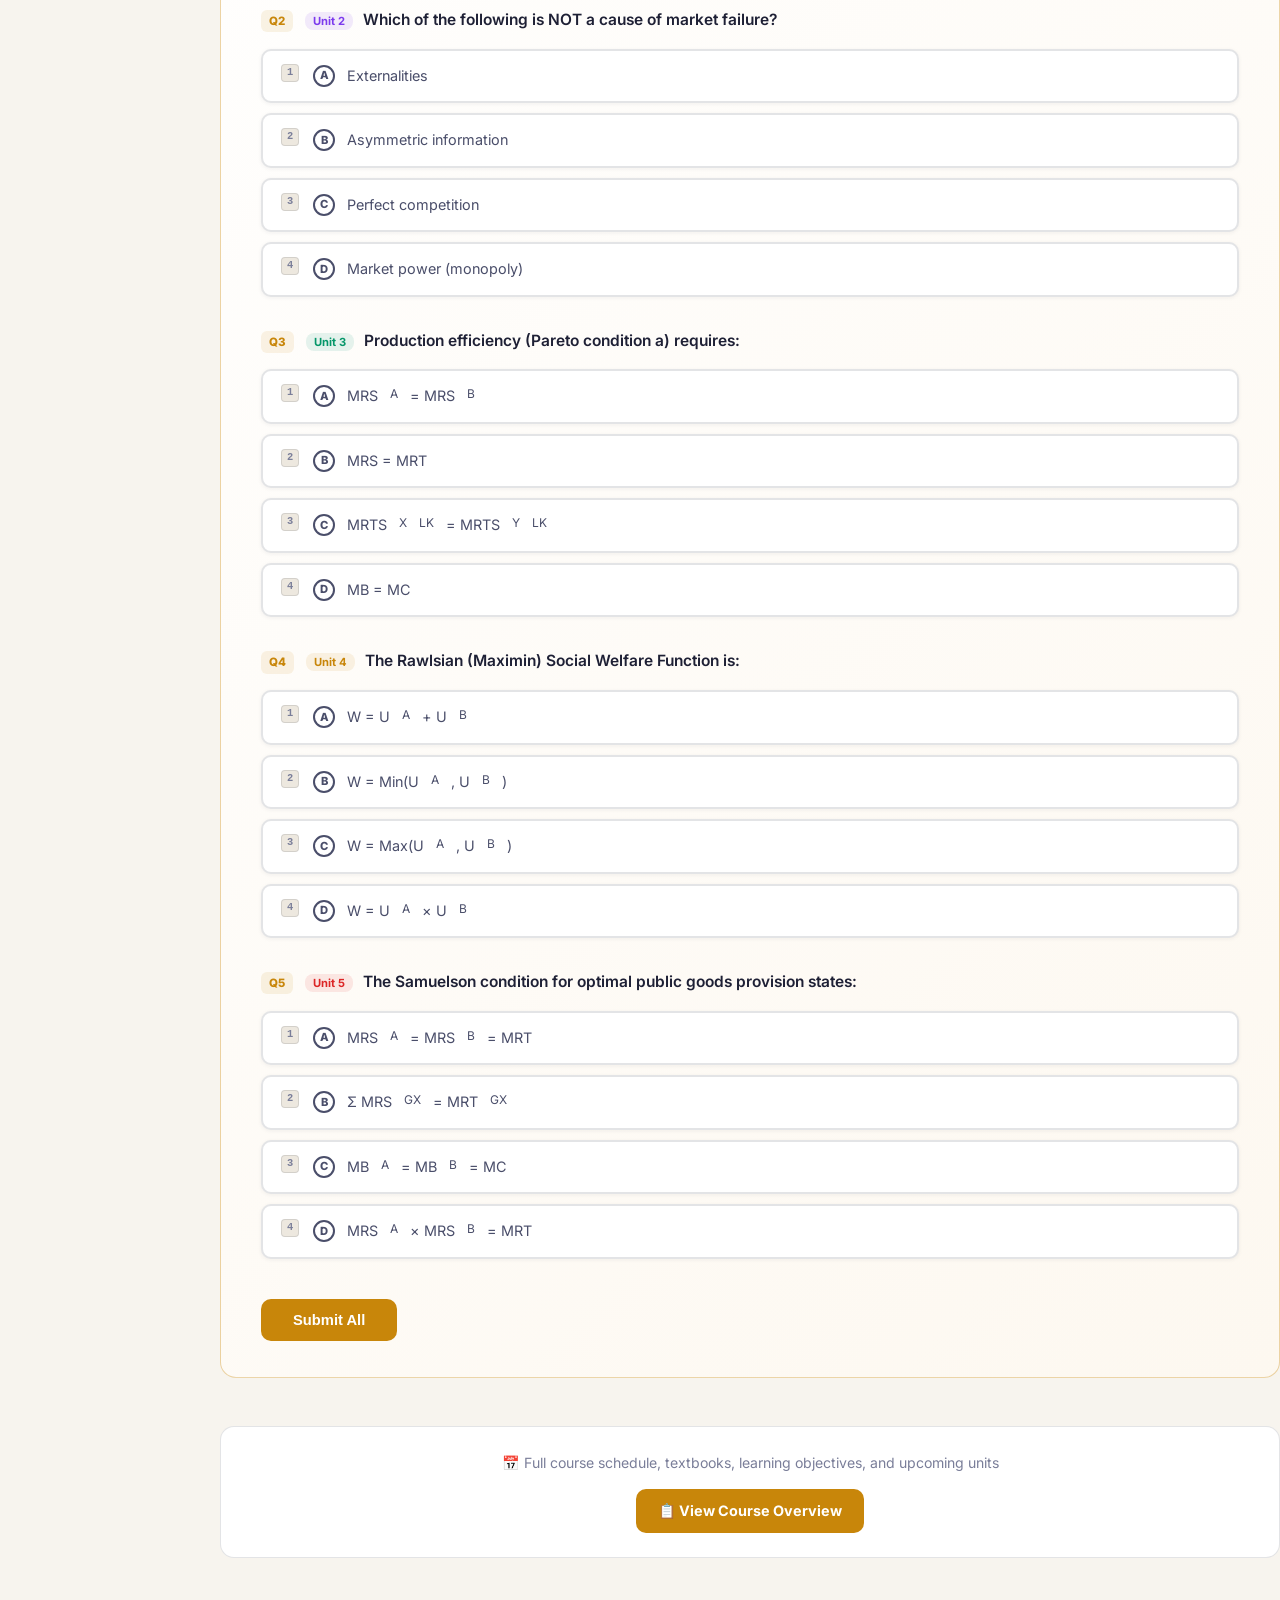
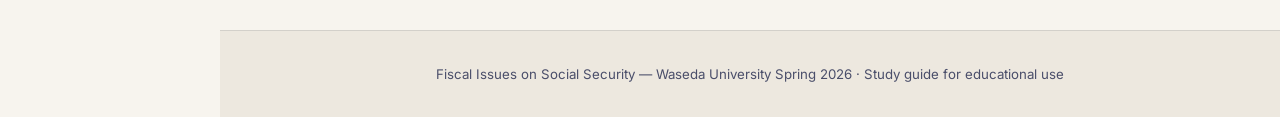
==== commit 159728f8: "Add desktop sidebar navigation to all pages" ====
--- a/index.html
+++ b/index.html
@@ -9,6 +9,52 @@
 <link href="https://fonts.googleapis.com/css2?family=Inter:wght@400;500;600;700;800&family=Noto+Sans+JP:wght@400;500;700&display=swap" rel="stylesheet">
 </head>
 <body>
+
+<aside class="sidebar">
+  <div class="sidebar-brand">📚 Fiscal Issues</div>
+  <nav class="sidebar-nav">
+    <a href="index.html">
+      <span>🏠</span>
+      <span class="en">Home</span><span class="jp">ホーム</span>
+    </a>
+    <a href="overview.html">
+      <span>📋</span>
+      <span class="en">Overview</span><span class="jp">授業概要</span>
+    </a>
+    <div class="sidebar-divider"></div>
+    <div class="sidebar-section-label">
+      <span class="en">Units</span><span class="jp">ユニット</span>
+    </div>
+    <a href="unit1.html" style="--unit-color:var(--unit1)">
+      <span class="sidebar-unit-dot"></span>
+      <span class="en">Unit 1 · Japan's Economy</span>
+      <span class="jp">Unit 1 · 日本経済</span>
+    </a>
+    <a href="unit2.html" style="--unit-color:var(--unit2)">
+      <span class="sidebar-unit-dot"></span>
+      <span class="en">Unit 2 · Gov't Functions</span>
+      <span class="jp">Unit 2 · 政府の機能</span>
+    </a>
+    <a href="unit3.html" style="--unit-color:var(--unit3)">
+      <span class="sidebar-unit-dot"></span>
+      <span class="en">Unit 3 · Pareto</span>
+      <span class="jp">Unit 3 · パレート最適</span>
+    </a>
+    <a href="unit4.html" style="--unit-color:var(--unit4)">
+      <span class="sidebar-unit-dot"></span>
+      <span class="en">Unit 4 · Social Welfare</span>
+      <span class="jp">Unit 4 · 社会的厚生</span>
+    </a>
+    <a href="unit5.html" style="--unit-color:var(--unit5)">
+      <span class="sidebar-unit-dot"></span>
+      <span class="en">Unit 5 · Public Goods</span>
+      <span class="jp">Unit 5 · 公共財</span>
+    </a>
+  </nav>
+  <div class="sidebar-footer">
+    <button class="lang-toggle sidebar-lang-btn">🇯🇵 日本語</button>
+  </div>
+</aside>
 
 <nav class="topnav">
   <span class="nav-brand">📚 Fiscal Issues</span>
--- a/styles.css
+++ b/styles.css
@@ -839,3 +839,118 @@
   display: flex; align-items: center; gap: 6px;
 }
 
+/* ══════════════════════════════════════════
+   SIDEBAR NAVIGATION (desktop only)
+   ══════════════════════════════════════════ */
+
+.sidebar { display: none; }
+
+@media (min-width: 769px) {
+  /* Hide top nav, show sidebar */
+  nav.topnav { display: none; }
+
+  /* Shift page body right to clear sidebar */
+  body { padding-left: 220px; }
+
+  .sidebar {
+    display: flex;
+    flex-direction: column;
+    width: 220px;
+    position: fixed;
+    left: 0; top: 0; bottom: 0;
+    background: var(--bg-secondary);
+    border-right: 1px solid var(--border);
+    z-index: 200;
+    overflow-y: auto;
+  }
+
+  /* Compensate scroll-margin now that there's no sticky topnav */
+  .quiz-section { scroll-margin-top: 24px; }
+}
+
+/* ── Brand ── */
+.sidebar-brand {
+  padding: 18px 20px 16px;
+  font-size: 0.9rem; font-weight: 800;
+  color: var(--text-primary);
+  border-bottom: 1px solid var(--border);
+  letter-spacing: -0.01em;
+  flex-shrink: 0;
+}
+
+/* ── Nav links ── */
+.sidebar-nav {
+  flex: 1;
+  padding: 10px 0;
+  display: flex; flex-direction: column;
+}
+
+.sidebar-nav a {
+  display: flex; align-items: center; gap: 9px;
+  padding: 9px 18px;
+  font-size: 0.84rem; font-weight: 500;
+  color: var(--text-secondary);
+  text-decoration: none;
+  transition: background .15s, color .15s;
+  position: relative;
+  border-left: 3px solid transparent;
+}
+.sidebar-nav a:hover {
+  background: rgba(200,134,10,0.07);
+  color: var(--text-primary);
+}
+.sidebar-nav a.active {
+  background: rgba(200,134,10,0.1);
+  color: var(--accent);
+  font-weight: 700;
+  border-left-color: var(--accent);
+}
+
+/* Unit links override border-left color with unit color */
+.sidebar-nav a[style*="--unit-color"].active {
+  border-left-color: var(--unit-color);
+  color: var(--unit-color);
+  background: rgba(0,0,0,0.04);
+}
+
+/* ── Section label & divider ── */
+.sidebar-section-label {
+  padding: 12px 18px 3px;
+  font-size: 0.62rem; font-weight: 700;
+  letter-spacing: 0.09em; text-transform: uppercase;
+  color: var(--text-muted);
+}
+.sidebar-divider {
+  height: 1px; background: var(--border);
+  margin: 8px 14px;
+}
+
+/* ── Colored dot for unit links ── */
+.sidebar-unit-dot {
+  width: 8px; height: 8px; border-radius: 50%;
+  background: var(--unit-color, var(--accent));
+  flex-shrink: 0;
+}
+
+/* ── Footer (lang toggle) ── */
+.sidebar-footer {
+  padding: 14px 16px;
+  border-top: 1px solid var(--border);
+  flex-shrink: 0;
+}
+.sidebar-lang-btn {
+  width: 100%;
+  background: transparent;
+  border: 1px solid var(--border);
+  color: var(--text-secondary);
+  padding: 8px 12px;
+  border-radius: 8px;
+  font-size: 0.82rem; font-weight: 600;
+  cursor: pointer;
+  transition: border-color .2s, color .2s;
+}
+.sidebar-lang-btn:hover {
+  border-color: var(--accent);
+  color: var(--accent);
+}
+
